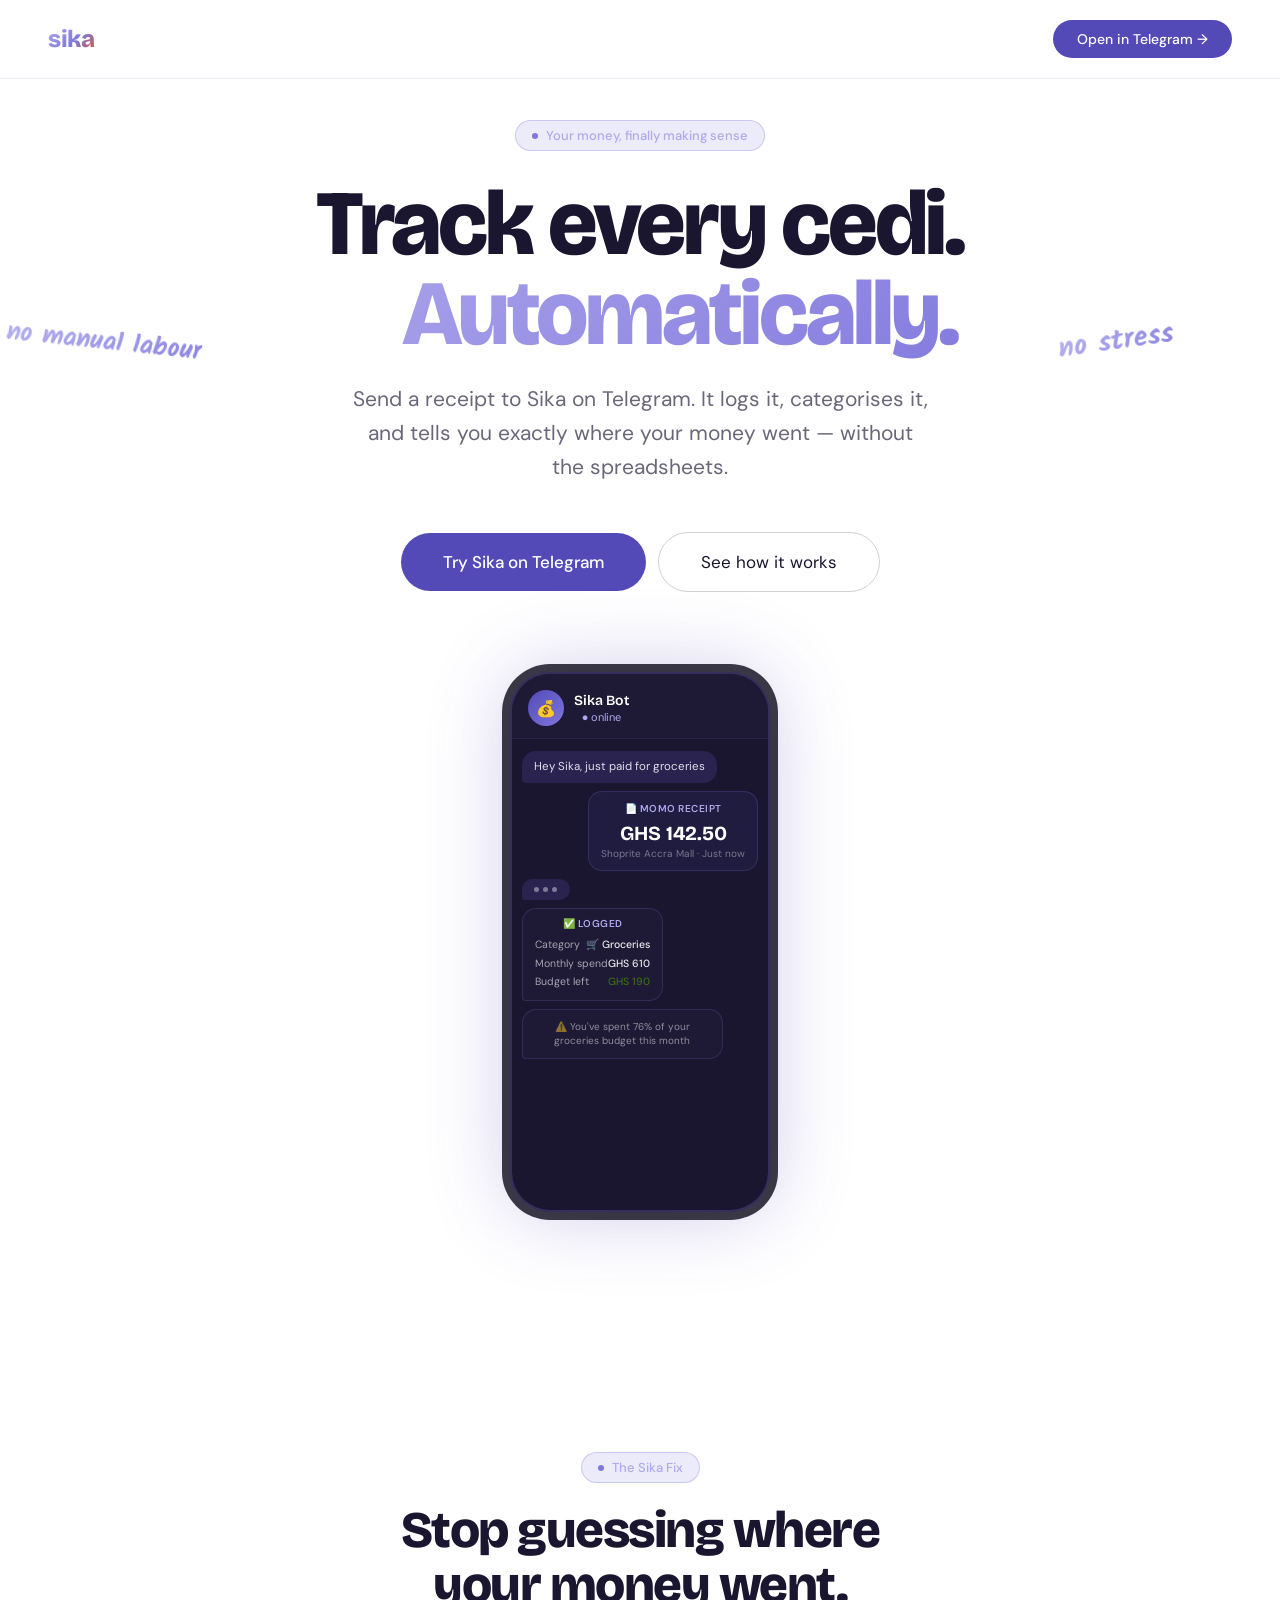
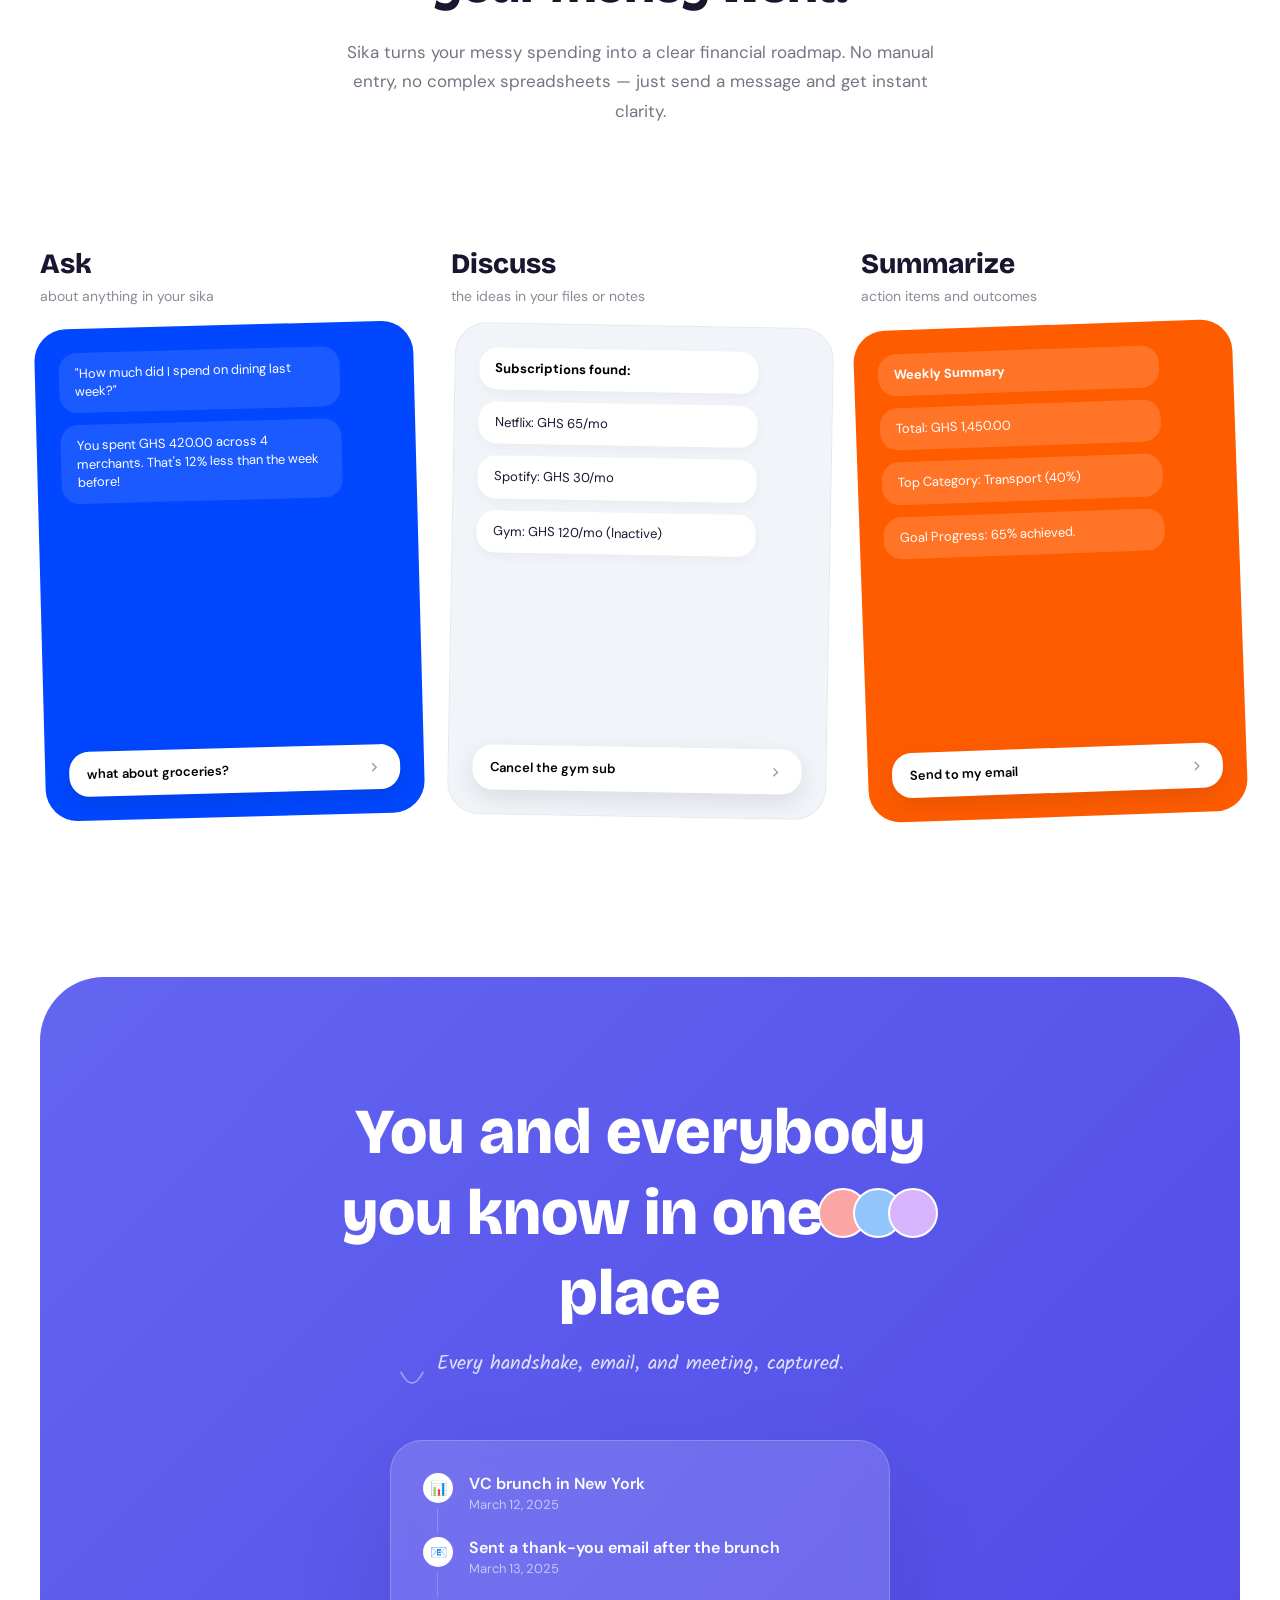
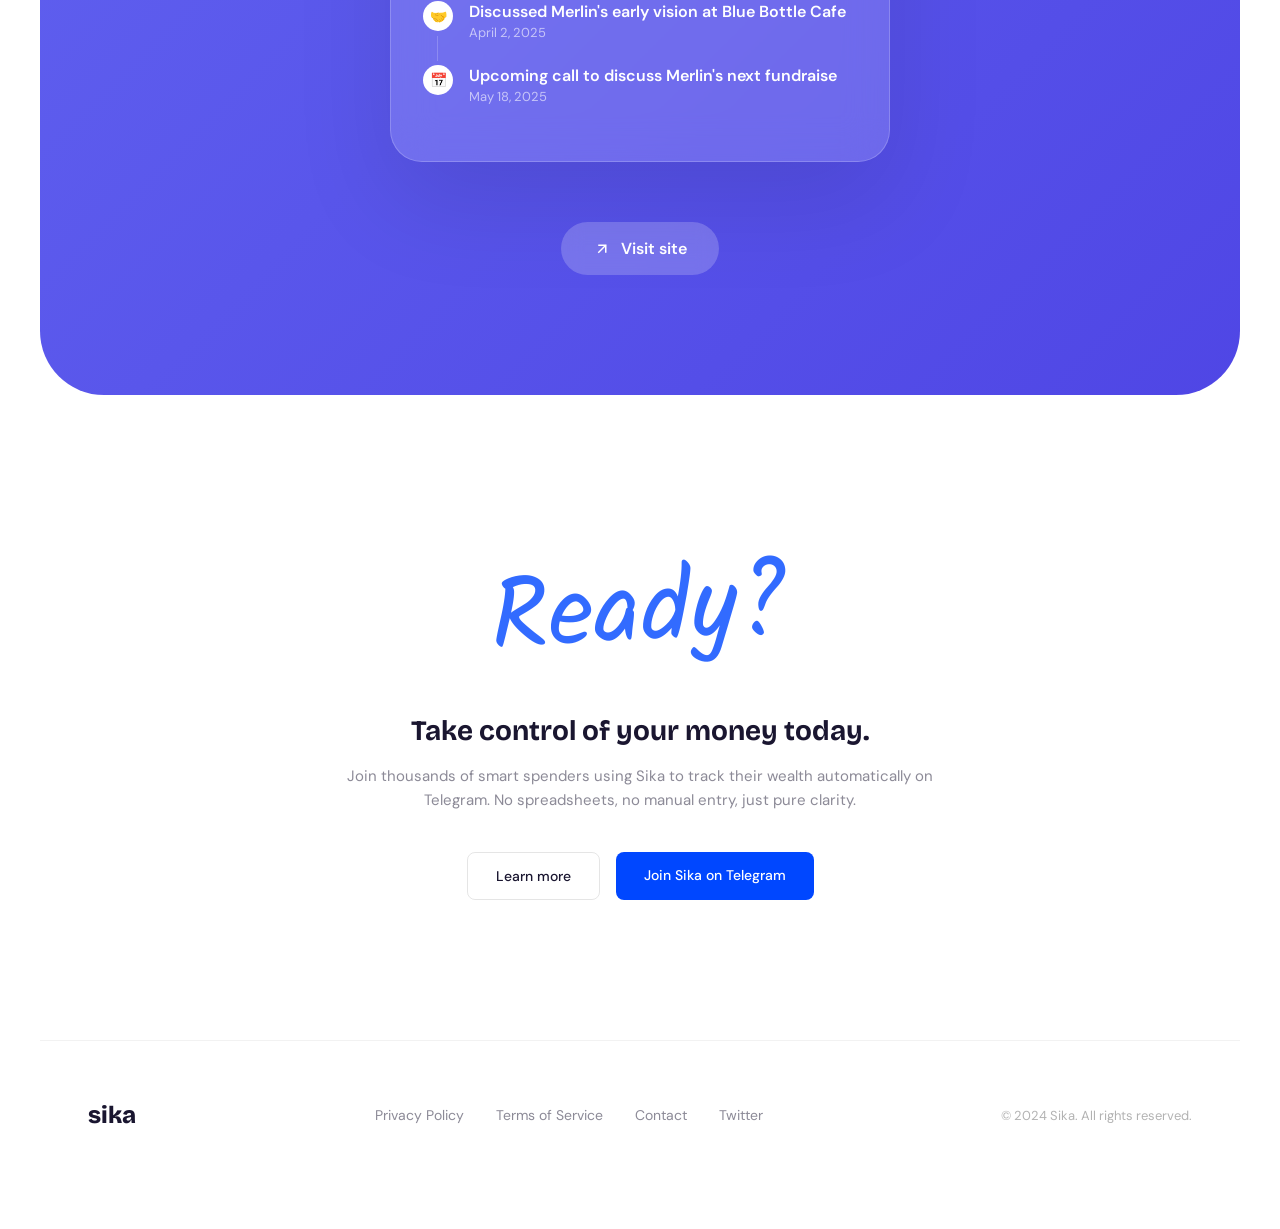
==== sika.html @ b685dab6 "Sika landing page" ====
<!DOCTYPE html>
<html lang="en">

<head>
    <meta charset="UTF-8" />
    <meta name="viewport" content="width=device-width, initial-scale=1.0" />
    <title>Sika — Your Financial Brain in Telegram</title>
    <link rel="preconnect" href="https://fonts.googleapis.com" />
    <link rel="preconnect" href="https://fonts.gstatic.com" crossorigin />
    <link
        href="https://fonts.googleapis.com/css2?family=Bricolage+Grotesque:opsz,wght@12..96,300;12..96,400;12..96,500;12..96,600;12..96,700;12..96,800&family=DM+Sans:ital,opsz,wght@0,9..40,300;0,9..40,400;0,9..40,500;1,9..40,300&family=Kalam:wght@400;700&display=swap"
        rel="stylesheet" />
    <style>
        *,
        *::before,
        *::after {
            box-sizing: border-box;
            margin: 0;
            padding: 0;
        }

        :root {
            --purple-50: #EEEDFE;
            --purple-100: #CECBF6;
            --purple-200: #AFA9EC;
            --purple-400: #7F77DD;
            --purple-600: #534AB7;
            --purple-800: #3C3489;
            --purple-900: #26215C;
            --coral-50: #FAECE7;
            --coral-100: #F5C4B3;
            --coral-400: #D85A30;
            --amber-50: #FAEEDA;
            --amber-100: #FAC775;
            --amber-400: #BA7517;
            --green-50: #EAF3DE;
            --green-100: #C0DD97;
            --green-400: #3B6D11;
            --pink-50: #FBEAF0;
            --pink-100: #F4C0D1;
            --pink-400: #993556;
            --teal-50: #E1F5EE;
            --teal-100: #9FE1CB;
            --teal-400: #0F6E56;
        }

        html {
            scroll-behavior: smooth;
        }

        body {
            font-family: 'DM Sans', sans-serif;
            background: #FFFFFF;
            color: #1A1630;
            overflow-x: hidden;
        }

        /* NAV */
        nav {
            position: fixed;
            top: 0;
            left: 0;
            right: 0;
            z-index: 100;
            display: flex;
            align-items: center;
            justify-content: space-between;
            padding: 20px 48px;
            background: rgba(255, 255, 255, 0.75);
            backdrop-filter: blur(16px);
            border-bottom: 1px solid rgba(127, 119, 221, 0.1);
        }

        .logo {
            font-family: 'Bricolage Grotesque', sans-serif;
            font-weight: 800;
            font-size: 24px;
            letter-spacing: -0.5px;
            background: linear-gradient(135deg, #AFA9EC 0%, #7F77DD 60%, #D85A30 100%);
            -webkit-background-clip: text;
            -webkit-text-fill-color: transparent;
            background-clip: text;
        }

        .nav-cta {
            background: var(--purple-600);
            color: #fff;
            border: none;
            padding: 10px 24px;
            border-radius: 100px;
            font-family: 'DM Sans', sans-serif;
            font-size: 14px;
            font-weight: 500;
            cursor: pointer;
            transition: background 0.2s, transform 0.15s;
            text-decoration: none;
            display: inline-block;
        }

        .nav-cta:hover {
            background: var(--purple-400);
            transform: translateY(-1px);
        }

        /* HERO */
        .hero {
            min-height: 100vh;
            display: flex;
            align-items: center;
            justify-content: center;
            position: relative;
            padding: 120px 48px 80px;
            overflow: hidden;
        }

        .hero-bg {
            position: absolute;
            inset: 0;
            background: #FFFFFF;
            overflow: hidden;
            display: none;
        }

        .hero-bg::before,
        .hero-bg::after,
        .hero-bg .orb3 {
            position: absolute;
            border-radius: 50%;
            filter: blur(60px);
            opacity: 0.35;
            will-change: transform;
        }

        .hero-bg::before {
            content: '';
        }

        .hero-bg::before {
            width: 2100px;
            height: 2100px;
            background: radial-gradient(circle, rgba(83, 74, 183, 0.6) 0%, transparent 70%);
            top: -500px;
            left: 50%;
            transform: translateX(-50%);
            animation: orbDrift1 10s ease-in-out infinite;
        }

        .hero-bg::after {
            content: '';
            width: 1500px;
            height: 1500px;
            background: radial-gradient(circle, rgba(175, 169, 236, 0.3) 0%, transparent 70%);
            bottom: -200px;
            right: -300px;
            animation: orbDrift2 12s ease-in-out infinite;
        }

        .orb3 {
            width: 1200px;
            height: 1200px;
            background: radial-gradient(circle, rgba(216, 90, 48, 0.2) 0%, transparent 70%);
            bottom: 0;
            left: -400px;
            animation: orbDrift3 14s ease-in-out infinite;
        }

        .hero-inner {
            position: relative;
            z-index: 2;
            display: flex;
            flex-direction: column;
            align-items: center;
            text-align: center;
            gap: 0;
        }

        .hero-eyebrow {
            display: inline-flex;
            align-items: center;
            gap: 8px;
            background: rgba(127, 119, 221, 0.15);
            border: 1px solid rgba(127, 119, 221, 0.3);
            border-radius: 100px;
            padding: 6px 16px;
            font-size: 13px;
            color: var(--purple-200);
            font-weight: 500;
            margin-bottom: 28px;
            animation: fadeUp 0.6s ease both;
        }

        .hero-eyebrow-dot {
            width: 6px;
            height: 6px;
            border-radius: 50%;
            background: var(--purple-400);
            animation: pulse 2s infinite;
        }

        .hero-title {
            font-family: 'Bricolage Grotesque', sans-serif;
            font-size: clamp(82px, 9vw, 92px);
            font-weight: 800;
            line-height: 0.98;
            letter-spacing: -3px;
            color: #1A1630;
            margin-bottom: 24px;
            animation: fadeUp 0.6s 0.1s ease both;
        }

        .hero-title span {
            position: relative;
            background: linear-gradient(135deg, var(--purple-200), var(--purple-400));
            -webkit-background-clip: text;
            -webkit-text-fill-color: transparent;
            background-clip: text;
            display: inline-block;
        }

        .no-stress,
        .no-manual {
            position: absolute;
            font-family: 'Kalam', cursive;
            text-decoration: line-through;
            text-decoration-thickness: 2px;
            opacity: 0.9;
            letter-spacing: 0;
            pointer-events: none;
            white-space: nowrap;
            -webkit-text-fill-color: currentColor;
        }

        .no-stress {
            bottom: -5px;
            right: -100px;
            font-size: 28px;
            color: var(--coral-400);
            transform: rotate(-8deg);
        }

        .no-manual {
            bottom: -5px;
            left: -200px;
            font-size: 26px;
            color: var(--teal-400);
            transform: rotate(6deg);
        }

        @media (max-width: 1100px) {
            .no-manual {
                left: -160px;
                font-size: 20px;
            }

            .no-stress {
                right: -80px;
                font-size: 20px;
            }
        }

        @media (max-width: 900px) {
            .no-stress {
                font-size: 16px;
                right: -40px;
                bottom: -2px;
            }

            .no-manual {
                font-size: 14px;
                left: -60px;
                bottom: -2px;
            }
        }

        .hero-sub {
            font-size: 21px;
            color: rgba(26, 22, 48, 0.65);
            max-width: 580px;
            line-height: 1.6;
            font-weight: 400;
            margin-bottom: 48px;
            animation: fadeUp 0.6s 0.2s ease both;
        }

        .hero-cta-row {
            display: flex;
            gap: 12px;
            align-items: center;
            margin-bottom: 80px;
            animation: fadeUp 0.6s 0.3s ease both;
        }

        .btn-primary {
            background: var(--purple-600);
            color: #fff;
            border: none;
            padding: 18px 42px;
            border-radius: 100px;
            font-family: 'DM Sans', sans-serif;
            font-size: 17px;
            font-weight: 500;
            cursor: pointer;
            transition: background 0.2s, transform 0.15s, box-shadow 0.2s;
            text-decoration: none;
            display: inline-block;
            box-shadow: 0 0 0 0 rgba(83, 74, 183, 0);
        }

        .btn-primary:hover {
            background: var(--purple-400);
            transform: translateY(-2px);
            box-shadow: 0 8px 32px rgba(83, 74, 183, 0.4);
        }

        .btn-ghost {
            color: #1A1630;
            background: none;
            border: 1px solid rgba(26, 22, 48, 0.2);
            padding: 18px 42px;
            border-radius: 100px;
            font-family: 'DM Sans', sans-serif;
            font-size: 17px;
            cursor: pointer;
            transition: border-color 0.2s, color 0.2s;
            text-decoration: none;
            display: inline-block;
        }

        .btn-ghost:hover {
            border-color: rgba(26, 22, 48, 0.4);
            color: #000;
        }

        /* PHONE + FLOATING CARDS STAGE */
        .phone-stage {
            position: relative;
            width: 320px;
            height: 580px;
            animation: fadeUp 0.8s 0.4s ease both;
        }

        .phone-shell {
            position: absolute;
            left: 50%;
            top: 0;
            transform: translateX(-50%);
            width: 260px;
            height: 540px;
            background: #1A1630;
            border-radius: 40px;
            border: 2px solid rgba(127, 119, 221, 0.25);
            box-shadow:
                0 0 0 8px rgba(13, 11, 26, 0.8),
                0 0 80px rgba(83, 74, 183, 0.3),
                inset 0 1px 0 rgba(255, 255, 255, 0.06);
            overflow: hidden;
            z-index: 2;
        }

        .phone-screen {
            width: 100%;
            height: 100%;
            display: flex;
            flex-direction: column;
            padding: 0;
        }

        .tg-header {
            background: #1E1A35;
            padding: 16px 16px 12px;
            display: flex;
            align-items: center;
            gap: 10px;
            border-bottom: 1px solid rgba(127, 119, 221, 0.1);
        }

        .tg-avatar {
            width: 36px;
            height: 36px;
            border-radius: 50%;
            background: linear-gradient(135deg, var(--purple-600), var(--purple-400));
            display: flex;
            align-items: center;
            justify-content: center;
            font-size: 16px;
            flex-shrink: 0;
        }

        .tg-name {
            font-family: 'Bricolage Grotesque', sans-serif;
            font-size: 14px;
            font-weight: 600;
            color: #fff;
        }

        .tg-status {
            font-size: 11px;
            color: var(--purple-200);
            margin-top: 1px;
        }

        .tg-messages {
            flex: 1;
            padding: 12px 10px;
            display: flex;
            flex-direction: column;
            gap: 8px;
            overflow: hidden;
        }

        .msg {
            max-width: 85%;
            padding: 8px 12px;
            border-radius: 14px;
            font-size: 11.5px;
            line-height: 1.4;
            animation: msgPop 0.3s ease both;
        }

        .msg-in {
            background: #2A2350;
            color: rgba(255, 255, 255, 0.85);
            align-self: flex-start;
            border-bottom-left-radius: 4px;
        }

        .msg-out {
            background: var(--purple-600);
            color: #fff;
            align-self: flex-end;
            border-bottom-right-radius: 4px;
        }

        .msg-bot {
            background: #1E1A35;
            border: 1px solid rgba(127, 119, 221, 0.2);
            color: rgba(255, 255, 255, 0.9);
            align-self: flex-start;
            border-bottom-left-radius: 4px;
            font-size: 11px;
        }

        .msg-receipt {
            background: rgba(83, 74, 183, 0.12);
            border: 1px solid rgba(127, 119, 221, 0.2);
            border-radius: 14px;
            padding: 10px 12px;
            align-self: flex-end;
            max-width: 90%;
        }

        .receipt-header {
            font-size: 10px;
            color: var(--purple-200);
            text-transform: uppercase;
            letter-spacing: 0.5px;
            margin-bottom: 6px;
            font-weight: 600;
        }

        .receipt-amount {
            font-family: 'Bricolage Grotesque', sans-serif;
            font-size: 20px;
            font-weight: 700;
            color: #fff;
        }

        .receipt-sub {
            font-size: 10px;
            color: rgba(255, 255, 255, 0.4);
            margin-top: 2px;
        }

        .bot-summary {
            font-family: 'DM Sans', sans-serif;
        }

        .bot-row {
            display: flex;
            justify-content: space-between;
            font-size: 10.5px;
            padding: 2px 0;
            color: rgba(255, 255, 255, 0.6);
        }

        .bot-row strong {
            color: rgba(255, 255, 255, 0.9);
            font-weight: 500;
        }

        .bot-label {
            font-size: 10px;
            color: var(--purple-200);
            font-weight: 600;
            text-transform: uppercase;
            letter-spacing: 0.5px;
            margin-bottom: 5px;
        }

        .typing-indicator {
            display: flex;
            gap: 4px;
            align-items: center;
            padding: 8px 12px;
            background: #2A2350;
            border-radius: 14px;
            border-bottom-left-radius: 4px;
            align-self: flex-start;
            width: 48px;
        }

        .typing-dot {
            width: 5px;
            height: 5px;
            border-radius: 50%;
            background: rgba(255, 255, 255, 0.4);
        }

        .typing-dot:nth-child(1) {
            animation: typingBounce 1.2s 0s infinite;
        }

        .typing-dot:nth-child(2) {
            animation: typingBounce 1.2s 0.2s infinite;
        }

        .typing-dot:nth-child(3) {
            animation: typingBounce 1.2s 0.4s infinite;
        }

        /* FLOATING FEATURE CARDS — exact inspo style */
        .feature-card {
            position: absolute;
            background: rgba(255, 255, 255, 0.75);
            backdrop-filter: blur(20px);
            -webkit-backdrop-filter: blur(20px);
            border: 1px solid rgba(255, 255, 255, 0.6);
            border-radius: 32px;
            padding: 24px;
            box-shadow: 0 20px 40px -10px rgba(0, 0, 0, 0.05);
            width: 280px;
            z-index: 10;
            will-change: transform, opacity;
            display: flex;
            flex-direction: column;
            gap: 12px;
            opacity: 0;
            left: 50% !important;
            top: 50% !important;
            transform: translate(-50%, -50%) scale(0.6);
            transition: all 0.9s cubic-bezier(0.34, 1.56, 0.64, 1);
        }

        .phone-stage.active #card-expenses {
            opacity: 1;
            left: -550px !important;
            top: -120px !important;
            transform: scale(1) rotate(-8deg);
        }

        .phone-stage.active #card-categories {
            opacity: 1;
            left: auto !important;
            right: -550px !important;
            top: -40px !important;
            transform: scale(1) rotate(6deg);
        }

        .phone-stage.active #card-weekly {
            opacity: 1;
            left: -580px !important;
            top: 280px !important;
            transform: scale(1) rotate(-4deg);
        }

        .phone-stage.active #card-budget {
            opacity: 1;
            left: auto !important;
            right: -580px !important;
            top: 400px !important;
            transform: scale(1) rotate(7deg);
        }

        .phone-stage.active #card-danger {
            opacity: 1;
            left: 50% !important;
            top: auto !important;
            bottom: -240px !important;
            transform: translate(-50%, 0) scale(1) rotate(-2deg);
        }

        /* DOODLES */
        .doodle {
            position: absolute;
            z-index: 0;
            opacity: 0;
            pointer-events: none;
            transition: all 0.8s 0.5s ease;
            transform: scale(0.5);
        }

        .phone-stage.active .doodle {
            opacity: 0.6;
            transform: scale(1);
        }

        .doodle-star-1 {
            top: -10%;
            left: -300px;
            font-size: 32px;
        }

        .doodle-star-2 {
            bottom: 0%;
            right: -350px;
            font-size: 24px;
        }

        .doodle-star-3 {
            top: 20%;
            right: -300px;
            font-size: 20px;
        }

        .doodle-line-1 {
            top: -80px;
            left: -400px;
            width: 150px;
            height: 150px;
            color: var(--purple-200);
        }

        .doodle-line-2 {
            bottom: -50px;
            right: -420px;
            width: 120px;
            height: 120px;
            color: var(--teal-100);
            transform: rotate(45deg);
        }

        /* Remove old entrance animations since we use transition now */
        #card-expenses,
        #card-categories,
        #card-weekly,
        #card-budget,
        #card-danger {
            animation: none !important;
        }

        /* The square illustrated thumbnail */
        .fc-thumb {
            width: 54px;
            height: 54px;
            border-radius: 18px;
            flex-shrink: 0;
            display: flex;
            align-items: center;
            justify-content: center;
            font-size: 26px;
            margin-bottom: 4px;
        }

        #card-expenses .fc-thumb {
            background: linear-gradient(135deg, #E0F2FE 0%, #7DD3FC 100%);
        }

        #card-categories .fc-thumb {
            background: linear-gradient(135deg, #FEF9C3 0%, #FACC15 100%);
        }

        #card-weekly .fc-thumb {
            background: linear-gradient(135deg, #DCFCE7 0%, #4ADE80 100%);
        }

        #card-budget .fc-thumb {
            background: linear-gradient(135deg, #FFEDD5 0%, #FB923C 100%);
        }

        #card-danger .fc-thumb {
            background: linear-gradient(135deg, #FEE2E2 0%, #F87171 100%);
        }

        .fc-body {
            flex: 1;
            display: flex;
            flex-direction: column;
            gap: 4px;
        }

        .fc-title {
            font-family: 'Bricolage Grotesque', sans-serif;
            font-size: 18px;
            font-weight: 800;
            color: #1A1630;
            letter-spacing: -0.4px;
        }

        .fc-sub {
            font-size: 13px;
            color: rgba(26, 22, 48, 0.5);
            line-height: 1.4;
            margin-bottom: 8px;
        }

        .fc-tags {
            display: flex;
            align-items: center;
            gap: 12px;
            border-top: 1px solid rgba(0, 0, 0, 0.05);
            padding-top: 12px;
        }

        .fc-tag {
            display: inline-flex;
            align-items: center;
            gap: 5px;
            font-size: 11px;
            font-weight: 600;
            color: rgba(26, 22, 48, 0.4);
        }

        .fc-tag svg {
            width: 14px;
            height: 14px;
            opacity: 0.6;
        }

        /* Cluster cards — same style, slightly smaller */
        .cluster-card {
            position: absolute;
            background: linear-gradient(145deg, #ffffff 0%, #eef2ff 100%);
            border: 1px solid rgba(180, 190, 255, 0.45);
            border-radius: 20px;
            padding: 12px 14px 12px 12px;
            box-shadow: 0 16px 48px rgba(80, 80, 180, 0.15), 0 2px 8px rgba(80, 80, 180, 0.08);
            width: 210px;
            display: flex;
            align-items: flex-start;
            gap: 10px;
            opacity: 0;
            transform: translateY(20px);
            transition: opacity 0.5s ease, transform 0.5s ease;
        }

        .cluster-card.visible {
            opacity: 1;
            transform: translateY(0) rotate(var(--rot, 0deg));
        }

        .cluster-card .fc-thumb {
            width: 50px;
            height: 50px;
            border-radius: 12px;
            font-size: 24px;
        }

        .cluster-card .fc-title {
            font-size: 13px;
        }

        .cluster-card .fc-sub {
            font-size: 10.5px;
            margin-bottom: 4px;
        }

        .cluster-card .fc-tag {
            font-size: 9.5px;
        }

        #cc1 {
            top: 0;
            left: 40px;
            --rot: -3deg;
            transition-delay: 0.0s;
        }

        #cc1 .fc-thumb {
            background: linear-gradient(135deg, #a8d8ff 0%, #6ab0f5 50%, #c084fc 100%);
        }

        #cc2 {
            top: 60px;
            right: 10px;
            --rot: 2deg;
            transition-delay: 0.1s;
        }

        #cc2 .fc-thumb {
            background: linear-gradient(135deg, #fde68a 0%, #fb923c 60%, #f472b6 100%);
        }

        #cc3 {
            top: 200px;
            left: 20px;
            --rot: -2deg;
            transition-delay: 0.2s;
        }

        #cc3 .fc-thumb {
            background: linear-gradient(135deg, #6ee7b7 0%, #3b82f6 80%);
        }

        #cc4 {
            top: 260px;
            right: 20px;
            --rot: 3deg;
            transition-delay: 0.3s;
        }

        #cc4 .fc-thumb {
            background: linear-gradient(135deg, #ddd6fe 0%, #a78bfa 60%, #7c3aed 100%);
        }

        #cc5 {
            bottom: 40px;
            left: 80px;
            --rot: -1deg;
            transition-delay: 0.4s;
        }

        #cc5 .fc-thumb {
            background: linear-gradient(135deg, #fca5a5 0%, #f87171 50%, #ef4444 100%);
        }

        /* Card positions + entrance animations — REMOVED old logic */

        /* SECTION 2 — SOLUTION */
        .solution-section {
            min-height: 100vh;
            display: flex;
            flex-direction: column;
            align-items: center;
            padding: 120px 24px;
            position: relative;
            overflow: hidden;
            background: #fff;
        }

        .solution-left {
            position: relative;
            z-index: 2;
            max-width: 800px;
            text-align: center;
            margin-bottom: 80px;
        }

        .solution-right {
            width: 100%;
            max-width: 1200px;
            margin: 0 auto;
        }

        .sol-grid {
            display: grid;
            grid-template-columns: repeat(3, 1fr);
            gap: 32px;
        }

        @media (max-width: 1000px) {
            .sol-grid {
                grid-template-columns: 1fr;
                max-width: 450px;
                margin: 0 auto;
            }
        }

        .sol-card-wrap {
            display: flex;
            flex-direction: column;
            gap: 20px;
        }

        .sol-card-header h3 {
            font-family: 'Bricolage Grotesque', sans-serif;
            font-size: 28px;
            font-weight: 800;
            color: #1A1630;
            margin-bottom: 6px;
        }

        .sol-card-header p {
            font-size: 14px;
            color: rgba(26, 22, 48, 0.5);
        }

        .sol-card {
            background: #f8fafc;
            border-radius: 32px;
            padding: 24px;
            aspect-ratio: 4/5.2;
            display: flex;
            flex-direction: column;
            position: relative;
            transition: transform 0.3s cubic-bezier(0.34, 1.56, 0.64, 1);
            overflow: hidden;
        }

        .sol-card:hover {
            transform: translateY(-8px) scale(1.02);
        }

        .sol-card.blue {
            background: #0047FF;
            color: #fff;
            transform: rotate(-1.5deg);
        }

        .sol-card.gray {
            background: #F1F5F9;
            color: #1A1630;
            transform: rotate(1deg);
            border: 1px solid rgba(0, 0, 0, 0.05);
        }

        .sol-card.orange {
            background: #FF5C00;
            color: #fff;
            transform: rotate(-2deg);
        }

        .sol-card-content {
            flex: 1;
            display: flex;
            flex-direction: column;
            gap: 12px;
        }

        .sol-bubble {
            padding: 12px 16px;
            border-radius: 18px;
            font-size: 13px;
            line-height: 1.4;
            max-width: 85%;
        }

        .sol-card.blue .sol-bubble {
            background: rgba(255, 255, 255, 0.1);
        }

        .sol-card.gray .sol-bubble {
            background: #fff;
            box-shadow: 0 4px 12px rgba(0, 0, 0, 0.04);
        }

        .sol-card.orange .sol-bubble {
            background: rgba(255, 255, 255, 0.15);
        }

        .sol-input {
            margin-top: auto;
            background: #fff !important;
            color: #000 !important;
            padding: 14px 18px;
            border-radius: 20px;
            font-weight: 600;
            font-size: 13px;
            display: flex;
            align-items: center;
            justify-content: space-between;
            box-shadow: 0 8px 24px rgba(0, 0, 0, 0.1);
        }

        .sol-input svg {
            width: 16px;
            height: 16px;
            opacity: 0.4;
        }

        .solution-eyebrow {
            font-size: 12px;
            font-weight: 600;
            text-transform: uppercase;
            letter-spacing: 2px;
            color: var(--purple-400);
            margin-bottom: 20px;
        }

        .solution-title {
            font-family: 'Bricolage Grotesque', sans-serif;
            font-size: clamp(36px, 4vw, 56px);
            font-weight: 800;
            line-height: 1.08;
            letter-spacing: -1.5px;
            color: #1A1630;
            margin-bottom: 24px;
        }

        .solution-title span {
            background: linear-gradient(135deg, var(--purple-200), var(--purple-600));
            -webkit-background-clip: text;
            -webkit-text-fill-color: transparent;
            background-clip: text;
        }

        .solution-body {
            font-size: 17px;
            color: rgba(26, 22, 48, 0.6);
            line-height: 1.75;
            margin-bottom: 40px;
            font-weight: 400;
        }

        .solution-features {
            display: flex;
            flex-direction: column;
            gap: 16px;
        }

        .sol-feat {
            display: flex;
            align-items: flex-start;
            gap: 14px;
        }

        .sol-feat-icon {
            width: 36px;
            height: 36px;
            border-radius: 10px;
            background: rgba(127, 119, 221, 0.15);
            border: 1px solid rgba(127, 119, 221, 0.2);
            display: flex;
            align-items: center;
            justify-content: center;
            font-size: 17px;
            flex-shrink: 0;
        }

        .sol-feat-text h4 {
            font-family: 'Bricolage Grotesque', sans-serif;
            font-size: 15px;
            font-weight: 600;
            color: #1A1630;
            margin-bottom: 2px;
        }

        .sol-feat-text p {
            font-size: 13px;
            color: rgba(26, 22, 48, 0.5);
            line-height: 1.5;
        }

        .solution-right {
            position: relative;
            z-index: 2;
            flex: 1;
            display: flex;
            justify-content: center;
            align-items: center;
            min-height: 500px;
        }

        /* Scrolled cards cluster on the right */
        .cards-cluster {
            position: relative;
            width: 380px;
            height: 480px;
        }

        .cluster-card {
            position: absolute;
            background: rgba(255, 255, 255, 0.97);
            border-radius: 20px;
            padding: 14px 16px;
            box-shadow: 0 8px 32px rgba(0, 0, 0, 0.3);
            min-width: 180px;
            opacity: 0;
            transform: translateY(20px);
            transition: opacity 0.5s ease, transform 0.5s ease;
        }

        .cluster-card.visible {
            opacity: 1;
            transform: translateY(0) rotate(var(--rot, 0deg));
        }

        #cc1 {
            top: 0;
            left: 40px;
            --rot: -3deg;
            transition-delay: 0.0s;
        }

        #cc2 {
            top: 60px;
            right: 10px;
            --rot: 2deg;
            transition-delay: 0.1s;
        }

        #cc3 {
            top: 200px;
            left: 20px;
            --rot: -2deg;
            transition-delay: 0.2s;
        }

        #cc4 {
            top: 260px;
            right: 20px;
            --rot: 3deg;
            transition-delay: 0.3s;
        }

        #cc5 {
            bottom: 40px;
            left: 80px;
            --rot: -1deg;
            transition-delay: 0.4s;
        }

        /* ANIMATIONS */
        @keyframes fadeUp {
            from {
                opacity: 0;
                transform: translateY(24px);
            }

            to {
                opacity: 1;
                transform: translateY(0);
            }
        }

        @keyframes cardEnter1 {
            from {
                opacity: 0;
                transform: translateX(40px) scale(0.85);
            }

            to {
                opacity: 1;
                transform: translateX(0) scale(1);
            }
        }

        @keyframes cardEnter2 {
            from {
                opacity: 0;
                transform: translateX(-40px) scale(0.85);
            }

            to {
                opacity: 1;
                transform: translateX(0) scale(1);
            }
        }

        @keyframes cardEnter3 {
            from {
                opacity: 0;
                transform: translateX(40px) scale(0.85);
            }

            to {
                opacity: 1;
                transform: translateX(0) scale(1);
            }
        }

        @keyframes cardEnter4 {
            from {
                opacity: 0;
                transform: translateX(-40px) scale(0.85);
            }

            to {
                opacity: 1;
                transform: translateX(0) scale(1);
            }
        }

        @keyframes cardEnter5 {
            from {
                opacity: 0;
                transform: translateX(-50%) translateY(30px) scale(0.85);
            }

            to {
                opacity: 1;
                transform: translateX(-50%) translateY(0) scale(1);
            }
        }

        @keyframes pulse {

            0%,
            100% {
                opacity: 1;
                transform: scale(1);
            }

            50% {
                opacity: 0.6;
                transform: scale(1.3);
            }
        }

        @keyframes typingBounce {

            0%,
            60%,
            100% {
                transform: translateY(0);
                opacity: 0.4;
            }

            30% {
                transform: translateY(-4px);
                opacity: 1;
            }
        }

        @keyframes msgPop {
            from {
                opacity: 0;
                transform: scale(0.9) translateY(4px);
            }

            to {
                opacity: 1;
                transform: scale(1) translateY(0);
            }
        }

        /* float bob for cards */
        #card-expenses {
            animation: cardEnter1 0.7s 0.8s cubic-bezier(0.34, 1.56, 0.64, 1) both, bob1 4s 2s ease-in-out infinite;
        }

        #card-categories {
            animation: cardEnter2 0.7s 1.0s cubic-bezier(0.34, 1.56, 0.64, 1) both, bob2 4.5s 2.2s ease-in-out infinite;
        }

        #card-weekly {
            animation: cardEnter3 0.7s 1.2s cubic-bezier(0.34, 1.56, 0.64, 1) both, bob3 5s 2.4s ease-in-out infinite;
        }

        #card-budget {
            animation: cardEnter4 0.7s 1.4s cubic-bezier(0.34, 1.56, 0.64, 1) both, bob4 4.2s 2.6s ease-in-out infinite;
        }

        @keyframes bob1 {

            0%,
            100% {
                transform: translateY(0)
            }

            50% {
                transform: translateY(-6px)
            }
        }

        @keyframes bob2 {

            0%,
            100% {
                transform: translateY(0)
            }

            50% {
                transform: translateY(5px)
            }
        }

        @keyframes bob3 {

            0%,
            100% {
                transform: translateY(0)
            }

            50% {
                transform: translateY(-7px)
            }
        }

        @keyframes bob4 {

            0%,
            100% {
                transform: translateY(0)
            }

            50% {
                transform: translateY(6px)
            }
        }

        /* Telegram message animation sequence */
        .msg:nth-child(1) {
            animation-delay: 1.8s;
        }

        .msg:nth-child(2) {
            animation-delay: 2.2s;
        }

        .msg-receipt {
            animation-delay: 2.6s;
        }

        .typing-indicator {
            animation: msgPop 0.3s 3.0s ease both;
        }

        .msg-bot:nth-child(4) {
            animation-delay: 3.6s;
        }

        /* Scroll-triggered: hero cards slide right */
        .phone-stage.scrolled #card-expenses,
        .phone-stage.scrolled #card-categories,
        .phone-stage.scrolled #card-weekly,
        .phone-stage.scrolled #card-budget,
        .phone-stage.scrolled #card-danger {
            transition: all 0.6s cubic-bezier(0.4, 0, 0.2, 1);
            opacity: 0;
            transform: translateX(200px) scale(0.8);
        }

        @keyframes orbDrift1 {
            0% {
                transform: translateX(-50%) translateY(0px) rotate(0deg) scale(1);
            }

            33% {
                transform: translateX(-20%) translateY(-120px) rotate(120deg) scale(1.2);
            }

            66% {
                transform: translateX(-80%) translateY(100px) rotate(240deg) scale(0.8);
            }

            100% {
                transform: translateX(-50%) translateY(0px) rotate(360deg) scale(1);
            }
        }

        @keyframes orbDrift2 {
            0% {
                transform: translate(0, 0) rotate(0deg) scale(1);
            }

            40% {
                transform: translate(-150px, -100px) rotate(-90deg) scale(1.3);
            }

            70% {
                transform: translate(100px, 150px) rotate(90deg) scale(0.7);
            }

            100% {
                transform: translate(0, 0) rotate(0deg) scale(1);
            }
        }

        @keyframes orbDrift3 {
            0% {
                transform: translate(0, 0) rotate(0deg) scale(1);
            }

            35% {
                transform: translate(120px, -80px) rotate(45deg) scale(1.2);
            }

            70% {
                transform: translate(-100px, 120px) rotate(-45deg) scale(0.8);
            }

            100% {
                transform: translate(0, 0) rotate(0deg) scale(1);
            }
        }

        @media (max-width: 1200px) {
            .phone-stage.active #card-expenses { left: -300px !important; }
            .phone-stage.active #card-categories { right: -300px !important; }
            .phone-stage.active #card-weekly { left: -320px !important; }
            .phone-stage.active #card-budget { right: -320px !important; }
        }

        @media (max-width: 900px) {
            nav { padding: 16px 24px; }
            .hero { padding: 100px 24px 60px; }
            .hero-title { font-size: clamp(48px, 12vw, 72px); letter-spacing: -1.5px; }
            
            .phone-stage { transform: scale(0.7); height: 450px; }
            .phone-stage.active #card-expenses { left: -180px !important; top: -80px !important; }
            .phone-stage.active #card-categories { right: -180px !important; top: -20px !important; }
            .phone-stage.active #card-weekly { left: -200px !important; top: 180px !important; }
            .phone-stage.active #card-budget { right: -200px !important; top: 240px !important; }
            .phone-stage.active #card-danger { bottom: -120px !important; }

            .feature-card { width: 220px; padding: 16px; }
            .fc-title { font-size: 16px; }
            .fc-sub { font-size: 12px; }

            .solution-section { padding: 80px 24px; }
            .sol-grid { grid-template-columns: 1fr; gap: 40px; }
        }

        @media (max-width: 600px) {
            .phone-stage { transform: scale(0.6); margin-top: 40px; }
            .phone-stage.active .feature-card { 
                left: 50% !important; 
                right: auto !important;
                transform: translate(-50%, 0) scale(0.9) !important;
                opacity: 0; /* Hide cards on very small mobile to focus on phone, or stack them */
                pointer-events: none;
            }
            .phone-stage.active #card-danger { opacity: 1; bottom: -80px !important; width: 260px; }
            
            .comm-container { padding: 60px 24px; border-radius: 32px; }
            .comm-title { font-size: 32px; }
            .comm-card { padding: 20px; }
            
            .community-section { padding: 20px; }
            
            .footer { flex-direction: column; text-align: center; gap: 20px; }
            .footer-links { flex-wrap: wrap; justify-content: center; gap: 16px; }
        }

        /* SECTION 3 — COMMUNITY/EVERYBODY */
        .community-section {
            padding: 40px;
            /* Some padding from the edges so it feels like a card, or 0 for edge-to-edge */
            background: #fff;
        }

        .comm-container {
            width: 100%;
            background: #6366F1;
            background: linear-gradient(135deg, #6366F1 0%, #4F46E5 100%);
            border-radius: 64px;
            /* Keeping a large radius but spanning wide */
            padding: 120px 48px;
            display: flex;
            flex-direction: column;
            align-items: center;
            text-align: center;
            color: #fff;
            position: relative;
            overflow: hidden;
        }

        .comm-title {
            font-family: 'Bricolage Grotesque', sans-serif;
            font-size: clamp(32px, 5vw, 64px);
            font-weight: 800;
            line-height: 1.1;
            margin-bottom: 20px;
            display: flex;
            flex-direction: column;
            align-items: center;
            gap: 10px;
        }

        .comm-title .avatars {
            display: flex;
            align-items: center;
            margin-left: 10px;
        }

        .comm-title .avatar {
            width: 50px;
            height: 50px;
            border-radius: 50%;
            border: 2px solid #fff;
            margin-left: -15px;
            background: #eee;
            overflow: hidden;
        }

        .comm-sub {
            font-family: 'Kalam', cursive;
            font-size: 20px;
            color: rgba(255, 255, 255, 0.8);
            margin-bottom: 60px;
            position: relative;
        }

        .comm-sub svg {
            position: absolute;
            left: -40px;
            top: 20px;
            width: 30px;
            opacity: 0.6;
        }

        .comm-card {
            background: rgba(255, 255, 255, 0.15);
            backdrop-filter: blur(20px);
            -webkit-backdrop-filter: blur(20px);
            border: 1px solid rgba(255, 255, 255, 0.2);
            border-radius: 32px;
            padding: 32px;
            width: 100%;
            max-width: 500px;
            text-align: left;
            box-shadow: 0 40px 100px rgba(0, 0, 0, 0.1);
        }

        .comm-item {
            display: flex;
            gap: 16px;
            margin-bottom: 24px;
            position: relative;
        }

        .comm-item::before {
            content: '';
            position: absolute;
            left: 14px;
            top: 35px;
            bottom: -20px;
            width: 1px;
            background: rgba(255, 255, 255, 0.2);
        }

        .comm-item:last-child::before {
            display: none;
        }

        .comm-item-icon {
            width: 30px;
            height: 30px;
            border-radius: 50%;
            background: #fff;
            display: flex;
            align-items: center;
            justify-content: center;
            font-size: 14px;
            flex-shrink: 0;
            z-index: 1;
        }

        .comm-item-text h4 {
            font-size: 16px;
            font-weight: 600;
            margin-bottom: 2px;
        }

        .comm-item-text p {
            font-size: 13px;
            color: rgba(255, 255, 255, 0.6);
        }

        .comm-controls {
            margin-top: 60px;
            display: flex;
            gap: 20px;
            align-items: center;
        }

        .visit-btn {
            background: rgba(255, 255, 255, 0.2);
            backdrop-filter: blur(10px);
            padding: 16px 32px;
            border-radius: 100px;
            font-weight: 600;
            color: #fff;
            text-decoration: none;
            display: flex;
            align-items: center;
            gap: 10px;
            transition: background 0.3s;
        }

        .visit-btn:hover {
            background: rgba(255, 255, 255, 0.3);
        }

        /* SECTION 4 — FINAL CTA */
        .final-cta {
            padding: 140px 24px;
            text-align: center;
            background: #fff;
            position: relative;
            overflow: hidden;
        }

        .finished-text {
            font-family: 'Kalam', cursive;
            font-size: 100px;
            color: #0047FF;
            margin-bottom: 20px;
            opacity: 0.8;
            transform: rotate(-3deg);
        }

        .final-title {
            font-family: 'Bricolage Grotesque', sans-serif;
            font-size: 28px;
            font-weight: 700;
            color: #1A1630;
            margin-bottom: 16px;
        }

        .final-body {
            font-size: 15px;
            color: rgba(26, 22, 48, 0.5);
            max-width: 600px;
            margin: 0 auto 40px;
            line-height: 1.6;
        }

        .final-btns {
            display: flex;
            justify-content: center;
            gap: 16px;
        }

        .btn-outline {
            padding: 14px 28px;
            border: 1px solid rgba(0, 0, 0, 0.1);
            border-radius: 8px;
            color: #1A1630;
            text-decoration: none;
            font-weight: 500;
            font-size: 14px;
            transition: all 0.2s;
        }

        .btn-outline:hover {
            background: #f8fafc;
            border-color: rgba(0, 0, 0, 0.2);
        }

        .btn-blue {
            padding: 14px 28px;
            background: #0047FF;
            border-radius: 8px;
            color: #fff;
            text-decoration: none;
            font-weight: 500;
            font-size: 14px;
            transition: opacity 0.2s;
        }

        .btn-blue:hover {
            opacity: 0.9;
        }

        /* FOOTER */
        footer {
            padding: 60px 48px;
            border-top: 1px solid rgba(0, 0, 0, 0.05);
            background: #fff;
            display: flex;
            justify-content: space-between;
            align-items: center;
        }

        .footer-logo {
            font-family: 'Bricolage Grotesque', sans-serif;
            font-weight: 800;
            font-size: 24px;
            color: #1A1630;
        }

        .footer-links {
            display: flex;
            gap: 32px;
        }

        .footer-links a {
            font-size: 14px;
            color: rgba(26, 22, 48, 0.5);
            text-decoration: none;
            transition: color 0.2s;
        }

        .footer-links a:hover {
            color: #000;
        }

        @media (max-width: 600px) {
            footer {
                flex-direction: column;
                gap: 32px;
                text-align: center;
            }
        }
    </style>
</head>

<body>

    <!-- NAV -->
    <nav>
        <div class="logo">sika</div>
        <a href="#" class="nav-cta">Open in Telegram →</a>
    </nav>

    <!-- HERO -->
    <section class="hero" id="hero">
        <div class="hero-bg">
            <div class="orb3"></div>
        </div>
        <div class="hero-inner">
            <div class="hero-eyebrow">
                <div class="hero-eyebrow-dot"></div>
                Your money, finally making sense
            </div>

            <h1 class="hero-title">
                Track every cedi.<br /><span><span class="no-manual">no manual labour</span>Automatically.<span
                        class="no-stress">no stress</span></span>
            </h1>

            <p class="hero-sub">
                Send a receipt to Sika on Telegram. It logs it, categorises it, and tells you exactly where your money
                went — without the spreadsheets.
            </p>

            <div class="hero-cta-row">
                <a href="#" class="btn-primary">Try Sika on Telegram</a>
                <a href="#solution" class="btn-ghost">See how it works</a>
            </div>

            <!-- PHONE + FLOATING CARDS -->
            <div class="phone-stage" id="phoneStage">
                <!-- Doodles -->
                <div class="doodle doodle-star-1">✨</div>
                <div class="doodle doodle-star-2">⭐</div>
                <div class="doodle doodle-star-3">✨</div>
                <div class="doodle doodle-line-1">
                    <svg viewBox="0 0 100 100" fill="none" stroke="currentColor" stroke-width="2"
                        stroke-linecap="round">
                        <path d="M10,90 Q50,10 90,90" />
                    </svg>
                </div>
                <div class="doodle doodle-line-2">
                    <svg viewBox="0 0 100 100" fill="none" stroke="currentColor" stroke-width="2"
                        stroke-linecap="round">
                        <path d="M20,20 C40,80 60,0 80,80" />
                    </svg>
                </div>

                <!-- Phone -->
                <div class="phone-shell">
                    <div class="phone-screen">
                        <div class="tg-header">
                            <div class="tg-avatar">💰</div>
                            <div>
                                <div class="tg-name">Sika Bot</div>
                                <div class="tg-status">● online</div>
                            </div>
                        </div>
                        <div class="tg-messages">
                            <div class="msg msg-in" style="animation: msgPop 0.3s 1.8s ease both; opacity:0">
                                Hey Sika, just paid for groceries
                            </div>
                            <div class="msg-receipt" style="animation: msgPop 0.3s 2.3s ease both; opacity:0">
                                <div class="receipt-header">📄 MoMo Receipt</div>
                                <div class="receipt-amount">GHS 142.50</div>
                                <div class="receipt-sub">Shoprite Accra Mall · Just now</div>
                            </div>
                            <div class="typing-indicator" style="opacity:0">
                                <div class="typing-dot"></div>
                                <div class="typing-dot"></div>
                                <div class="typing-dot"></div>
                            </div>
                            <div class="msg msg-bot" style="animation: msgPop 0.3s 3.8s ease both; opacity:0">
                                <div class="bot-summary">
                                    <div class="bot-label">✅ Logged</div>
                                    <div class="bot-row"><span>Category</span><strong>🛒 Groceries</strong></div>
                                    <div class="bot-row"><span>Monthly spend</span><strong>GHS 610</strong></div>
                                    <div class="bot-row"><span>Budget left</span><strong style="color:#3B6D11">GHS
                                            190</strong></div>
                                </div>
                            </div>
                            <div class="msg msg-bot" style="animation: msgPop 0.3s 4.3s ease both; opacity:0">
                                <div class="bot-summary">
                                    <div class="bot-row" style="color: rgba(255,255,255,0.5); font-size:10px">⚠️ You've
                                        spent 76% of your groceries budget this month</div>
                                </div>
                            </div>
                        </div>
                    </div>
                </div>

                <!-- Feature cards -->
                <div class="feature-card" id="card-expenses">
                    <div class="fc-thumb">📈</div>
                    <div class="fc-body">
                        <div class="fc-title">Expense Tracking</div>
                        <div class="fc-sub">Every transaction, logged automatically</div>
                        <div class="fc-tags">
                            <span class="fc-tag"><svg viewBox="0 0 24 24" fill="none" stroke="currentColor"
                                    stroke-width="2">
                                    <polyline points="22 12 18 12 15 21 9 3 6 12 2 12" />
                                </svg>Auto-log</span>
                            <span class="fc-tag"><svg viewBox="0 0 24 24" fill="none" stroke="currentColor"
                                    stroke-width="2">
                                    <circle cx="12" cy="12" r="10" />
                                    <polyline points="12 6 12 12 16 14" />
                                </svg>Real-time</span>
                            <span class="fc-tag"><svg viewBox="0 0 24 24" fill="none" stroke="currentColor"
                                    stroke-width="2">
                                    <rect x="3" y="4" width="18" height="18" rx="2" />
                                    <line x1="3" y1="10" x2="21" y2="10" />
                                </svg>Daily</span>
                        </div>
                    </div>
                </div>

                <div class="feature-card" id="card-categories">
                    <div class="fc-thumb">🏷️</div>
                    <div class="fc-body">
                        <div class="fc-title">Smart Categories</div>
                        <div class="fc-sub">Food, bills, transport — sorted for you</div>
                        <div class="fc-tags">
                            <span class="fc-tag"><svg viewBox="0 0 24 24" fill="none" stroke="currentColor"
                                    stroke-width="2">
                                    <path
                                        d="M21 16V8a2 2 0 0 0-1-1.73l-7-4a2 2 0 0 0-2 0l-7 4A2 2 0 0 0 3 8v8a2 2 0 0 0 1 1.73l7 4a2 2 0 0 0 2 0l7-4A2 2 0 0 0 21 16z" />
                                </svg>AI-sorted</span>
                            <span class="fc-tag"><svg viewBox="0 0 24 24" fill="none" stroke="currentColor"
                                    stroke-width="2">
                                    <path
                                        d="M20.59 13.41l-7.17 7.17a2 2 0 0 1-2.83 0L2 12V2h10l8.59 8.59a2 2 0 0 1 0 2.82z" />
                                    <line x1="7" y1="7" x2="7.01" y2="7" />
                                </svg>Custom tags</span>
                        </div>
                    </div>
                </div>

                <div class="feature-card" id="card-weekly">
                    <div class="fc-thumb">📅</div>
                    <div class="fc-body">
                        <div class="fc-title">Weekly Summary</div>
                        <div class="fc-sub">Your digest, every Sunday morning</div>
                        <div class="fc-tags">
                            <span class="fc-tag"><svg viewBox="0 0 24 24" fill="none" stroke="currentColor"
                                    stroke-width="2">
                                    <rect x="3" y="4" width="18" height="18" rx="2" />
                                    <line x1="16" y1="2" x2="16" y2="6" />
                                    <line x1="8" y1="2" x2="8" y2="6" />
                                    <line x1="3" y1="10" x2="21" y2="10" />
                                </svg>Weekly</span>
                            <span class="fc-tag"><svg viewBox="0 0 24 24" fill="none" stroke="currentColor"
                                    stroke-width="2">
                                    <line x1="18" y1="20" x2="18" y2="10" />
                                    <line x1="12" y1="20" x2="12" y2="4" />
                                    <line x1="6" y1="20" x2="6" y2="14" />
                                </svg>Digest</span>
                        </div>
                    </div>
                </div>

                <div class="feature-card" id="card-budget">
                    <div class="fc-thumb">🔔</div>
                    <div class="fc-body">
                        <div class="fc-title">Budget Alerts</div>
                        <div class="fc-sub">Know before you blow your limit</div>
                        <div class="fc-tags">
                            <span class="fc-tag"><svg viewBox="0 0 24 24" fill="none" stroke="currentColor"
                                    stroke-width="2">
                                    <path d="M18 8A6 6 0 0 0 6 8c0 7-3 9-3 9h18s-3-2-3-9" />
                                    <path d="M13.73 21a2 2 0 0 1-3.46 0" />
                                </svg>Alerts</span>
                            <span class="fc-tag"><svg viewBox="0 0 24 24" fill="none" stroke="currentColor"
                                    stroke-width="2">
                                    <line x1="12" y1="1" x2="12" y2="23" />
                                    <path d="M17 5H9.5a3.5 3.5 0 0 0 0 7h5a3.5 3.5 0 0 1 0 7H6" />
                                </svg>Budget</span>
                        </div>
                    </div>
                </div>

                <div class="feature-card" id="card-danger">
                    <div class="fc-thumb">🚨</div>
                    <div class="fc-body">
                        <div class="fc-title">Danger Zone</div>
                        <div class="fc-sub">Flags suspicious or unusually high spend</div>
                        <div class="fc-tags">
                            <span class="fc-tag"><svg viewBox="0 0 24 24" fill="none" stroke="currentColor"
                                    stroke-width="2">
                                    <path
                                        d="M10.29 3.86 1.82 18a2 2 0 0 0 1.71 3h16.94a2 2 0 0 0 1.71-3L13.71 3.86a2 2 0 0 0-3.42 0z" />
                                    <line x1="12" y1="9" x2="12" y2="13" />
                                </svg>High spend</span>
                            <span class="fc-tag"><svg viewBox="0 0 24 24" fill="none" stroke="currentColor"
                                    stroke-width="2">
                                    <circle cx="11" cy="11" r="8" />
                                    <line x1="21" y1="21" x2="16.65" y2="16.65" />
                                </svg>Anomaly</span>
                        </div>
                    </div>
                </div>

            </div>
            <!-- /phone-stage -->

        </div>
    </section>

    <!-- SOLUTION SECTION -->
    <section class="solution-section" id="solution">
        <div class="solution-left" data-aos="fade-up">
            <div class="hero-eyebrow" style="margin: 0 auto 20px;">
                <div class="hero-eyebrow-dot"></div>
                The Sika Fix
            </div>
            <h2 class="solution-title">Stop guessing where<br />your money went.</h2>
            <p class="solution-body" style="margin: 0 auto 40px; max-width: 600px;">
                Sika turns your messy spending into a clear financial roadmap. No manual entry, no complex
                spreadsheets — just send a message and get instant clarity.
            </p>
        </div>

        <div class="solution-right">
            <div class="sol-grid">
                <!-- Card 1: Ask -->
                <div class="sol-card-wrap" data-aos="fade-up" data-aos-delay="100">
                    <div class="sol-card-header">
                        <h3>Ask</h3>
                        <p>about anything in your sika</p>
                    </div>
                    <div class="sol-card blue">
                        <div class="sol-card-content">
                            <div class="sol-bubble">"How much did I spend on dining last week?"</div>
                            <div class="sol-bubble">You spent GHS 420.00 across 4 merchants. That's 12% less than the
                                week before!</div>
                            <div class="sol-input">
                                <span>what about groceries?</span>
                                <svg viewBox="0 0 24 24" fill="none" stroke="currentColor" stroke-width="2">
                                    <polyline points="9 18 15 12 9 6" />
                                </svg>
                            </div>
                        </div>
                    </div>
                </div>

                <!-- Card 2: Discuss -->
                <div class="sol-card-wrap" data-aos="fade-up" data-aos-delay="200">
                    <div class="sol-card-header">
                        <h3>Discuss</h3>
                        <p>the ideas in your files or notes</p>
                    </div>
                    <div class="sol-card gray">
                        <div class="sol-card-content">
                            <div class="sol-bubble" style="font-weight: 700; color: #000;">Subscriptions found:</div>
                            <div class="sol-bubble">Netflix: GHS 65/mo</div>
                            <div class="sol-bubble">Spotify: GHS 30/mo</div>
                            <div class="sol-bubble">Gym: GHS 120/mo (Inactive)</div>
                            <div class="sol-input">
                                <span>Cancel the gym sub</span>
                                <svg viewBox="0 0 24 24" fill="none" stroke="currentColor" stroke-width="2">
                                    <polyline points="9 18 15 12 9 6" />
                                </svg>
                            </div>
                        </div>
                    </div>
                </div>

                <!-- Card 3: Summarize -->
                <div class="sol-card-wrap" data-aos="fade-up" data-aos-delay="300">
                    <div class="sol-card-header">
                        <h3>Summarize</h3>
                        <p>action items and outcomes</p>
                    </div>
                    <div class="sol-card orange">
                        <div class="sol-card-content">
                            <div class="sol-bubble"><strong>Weekly Summary</strong></div>
                            <div class="sol-bubble">Total: GHS 1,450.00</div>
                            <div class="sol-bubble">Top Category: Transport (40%)</div>
                            <div class="sol-bubble">Goal Progress: 65% achieved.</div>
                            <div class="sol-input">
                                <span>Send to my email</span>
                                <svg viewBox="0 0 24 24" fill="none" stroke="currentColor" stroke-width="2">
                                    <polyline points="9 18 15 12 9 6" />
                                </svg>
                            </div>
                        </div>
                    </div>
                </div>
            </div>
        </div>
    </section>
    </section>

    <script>
        const phoneStage = document.getElementById('phoneStage');
        const solutionSection = document.getElementById('solution');
        const clusterCards = document.querySelectorAll('.cluster-card');

        // Intersection observer for solution section cards
        const clusterObserver = new IntersectionObserver((entries) => {
            entries.forEach(entry => {
                if (entry.isIntersecting) {
                    clusterCards.forEach(card => card.classList.add('visible'));
                }
            });
        }, { threshold: 0.3 });

        clusterObserver.observe(solutionSection);

        // Scroll observer to trigger hero card exit
        const heroObserver = new IntersectionObserver((entries) => {
            entries.forEach(entry => {
                if (!entry.isIntersecting) {
                    phoneStage.classList.add('scrolled');
                } else {
                    phoneStage.classList.remove('scrolled');
                }
            });
        }, { threshold: 0.1 });

        heroObserver.observe(document.getElementById('hero'));

        // Intersection observer for phone stage cards pop-out
        const phoneObserver = new IntersectionObserver((entries) => {
            entries.forEach(entry => {
                if (entry.isIntersecting) {
                    phoneStage.classList.add('active');
                } else {
                    phoneStage.classList.remove('active');
                }
            });
        }, { threshold: 0.5 });

        phoneObserver.observe(phoneStage);

        // Re-trigger telegram messages on revisit — just let CSS handle it
        // Smooth scroll for anchor links
        document.querySelectorAll('a[href^="#"]').forEach(a => {
            a.addEventListener('click', e => {
                const target = document.querySelector(a.getAttribute('href'));
                if (target) { e.preventDefault(); target.scrollIntoView({ behavior: 'smooth' }); }
            });
        });
    </script>
    <!-- COMMUNITY SECTION -->
    <section class="community-section">
        <div class="comm-container" data-aos="zoom-in">
            <h2 class="comm-title">
                You and everybody
                <span style="display: flex; align-items: center;">
                    you know in one
                    <div class="avatars">
                        <div class="avatar" style="background: #fca5a5;"></div>
                        <div class="avatar" style="background: #93c5fd;"></div>
                        <div class="avatar" style="background: #d8b4fe;"></div>
                    </div>
                </span>
                place
            </h2>

            <div class="comm-sub">
                <svg viewBox="0 0 40 40" fill="none" stroke="currentColor" stroke-width="2">
                    <path d="M5,5 Q20,35 35,5" />
                </svg>
                Every handshake, email, and meeting, captured.
            </div>

            <div class="comm-card">
                <div class="comm-item">
                    <div class="comm-item-icon" style="color: #f59e0b;">📊</div>
                    <div class="comm-item-text">
                        <h4>VC brunch in New York</h4>
                        <p>March 12, 2025</p>
                    </div>
                </div>
                <div class="comm-item">
                    <div class="comm-item-icon" style="color: #ef4444;">📧</div>
                    <div class="comm-item-text">
                        <h4>Sent a thank-you email after the brunch</h4>
                        <p>March 13, 2025</p>
                    </div>
                </div>
                <div class="comm-item">
                    <div class="comm-item-icon" style="color: #3b82f6;">🤝</div>
                    <div class="comm-item-text">
                        <h4>Discussed Merlin's early vision at Blue Bottle Cafe</h4>
                        <p>April 2, 2025</p>
                    </div>
                </div>
                <div class="comm-item">
                    <div class="comm-item-icon" style="color: #10b981;">📅</div>
                    <div class="comm-item-text">
                        <h4>Upcoming call to discuss Merlin's next fundraise</h4>
                        <p>May 18, 2025</p>
                    </div>
                </div>
            </div>

            <div class="comm-controls">
                <a href="#" class="visit-btn">
                    <svg width="18" height="18" viewBox="0 0 24 24" fill="none" stroke="currentColor" stroke-width="2">
                        <line x1="7" y1="17" x2="17" y2="7" />
                        <polyline points="7 7 17 7 17 17" />
                    </svg>
                    Visit site
                </a>
            </div>
        </div>
        <!-- FINAL CTA SECTION -->
        <section class="final-cta">
            <div class="finished-text" data-aos="fade-up">Ready?</div>
            <h2 class="final-title" data-aos="fade-up" data-aos-delay="100">Take control of your money today.</h2>
            <p class="final-body" data-aos="fade-up" data-aos-delay="200">
                Join thousands of smart spenders using Sika to track their wealth automatically on Telegram.
                No spreadsheets, no manual entry, just pure clarity.
            </p>
            <div class="final-btns" data-aos="fade-up" data-aos-delay="300">
                <a href="#" class="btn-outline">Learn more</a>
                <a href="#" class="btn-blue">Join Sika on Telegram</a>
            </div>
        </section>

        <!-- FOOTER -->
        <footer>
            <div class="footer-logo">sika</div>
            <div class="footer-links">
                <a href="#">Privacy Policy</a>
                <a href="#">Terms of Service</a>
                <a href="#">Contact</a>
                <a href="https://twitter.com">Twitter</a>
            </div>
            <div style="font-size: 13px; color: rgba(0,0,0,0.3);">© 2024 Sika. All rights reserved.</div>
        </footer>

        <script src="https://unpkg.com/aos@2.3.1/dist/aos.js"></script>
        <script>
            // Initialize AOS
            AOS.init({
                duration: 800,
                once: true,
                offset: 100
            });

            const phoneStage = document.getElementById('phoneStage');

            // Scroll observer to trigger hero card exit
            const heroObserver = new IntersectionObserver((entries) => {
                entries.forEach(entry => {
                    if (!entry.isIntersecting) {
                        phoneStage.classList.add('scrolled');
                    } else {
                        phoneStage.classList.remove('scrolled');
                    }
                });
            }, { threshold: 0.1 });

            if (document.getElementById('hero')) {
                heroObserver.observe(document.getElementById('hero'));
            }

            // Intersection observer for phone stage cards pop-out
            const phoneObserver = new IntersectionObserver((entries) => {
                entries.forEach(entry => {
                    if (entry.isIntersecting) {
                        phoneStage.classList.add('active');
                    } else {
                        phoneStage.classList.remove('active');
                    }
                });
            }, { threshold: 0.5 });

            if (phoneStage) {
                phoneObserver.observe(phoneStage);
            }

            // Smooth scroll for anchor links
            document.querySelectorAll('a[href^="#"]').forEach(a => {
                a.addEventListener('click', e => {
                    const target = document.querySelector(a.getAttribute('href'));
                    if (target) {
                        e.preventDefault();
                        target.scrollIntoView({ behavior: 'smooth' });
                    }
                });
            });
        </script>
</body>

</html>
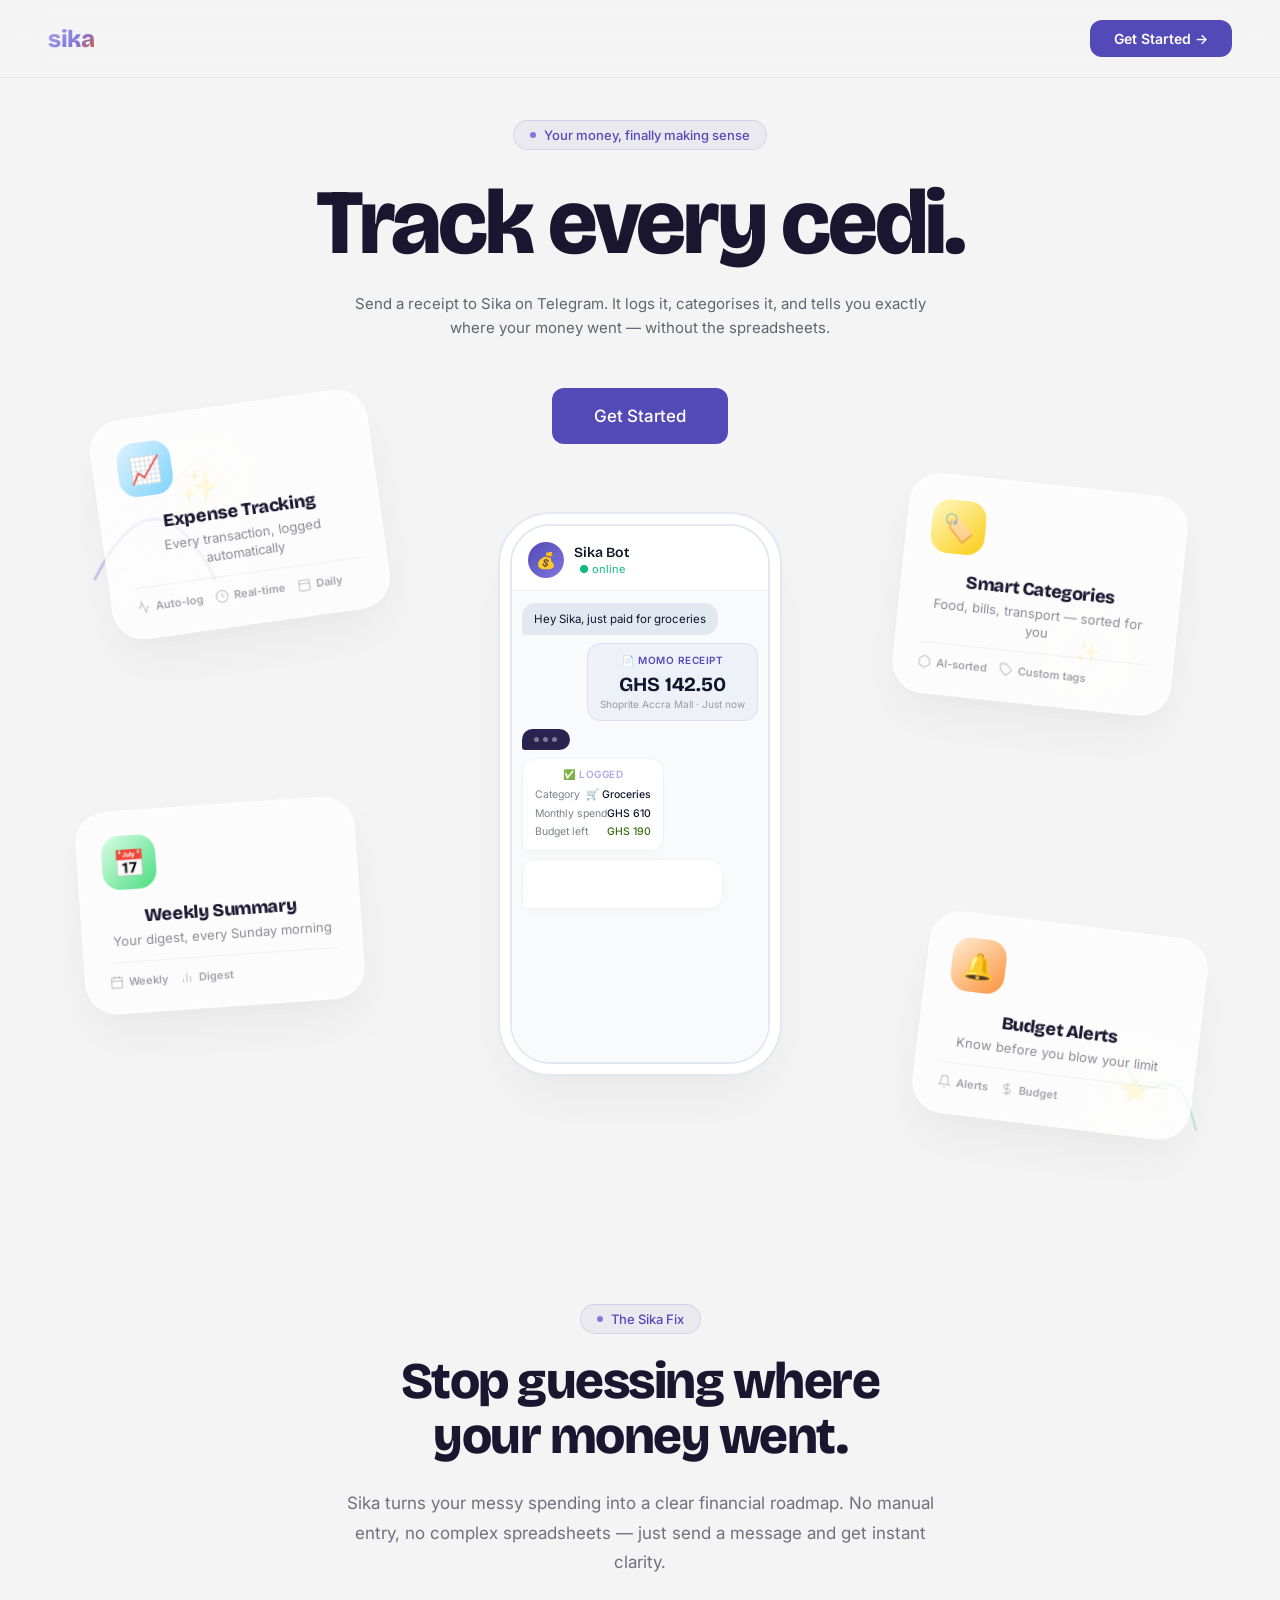
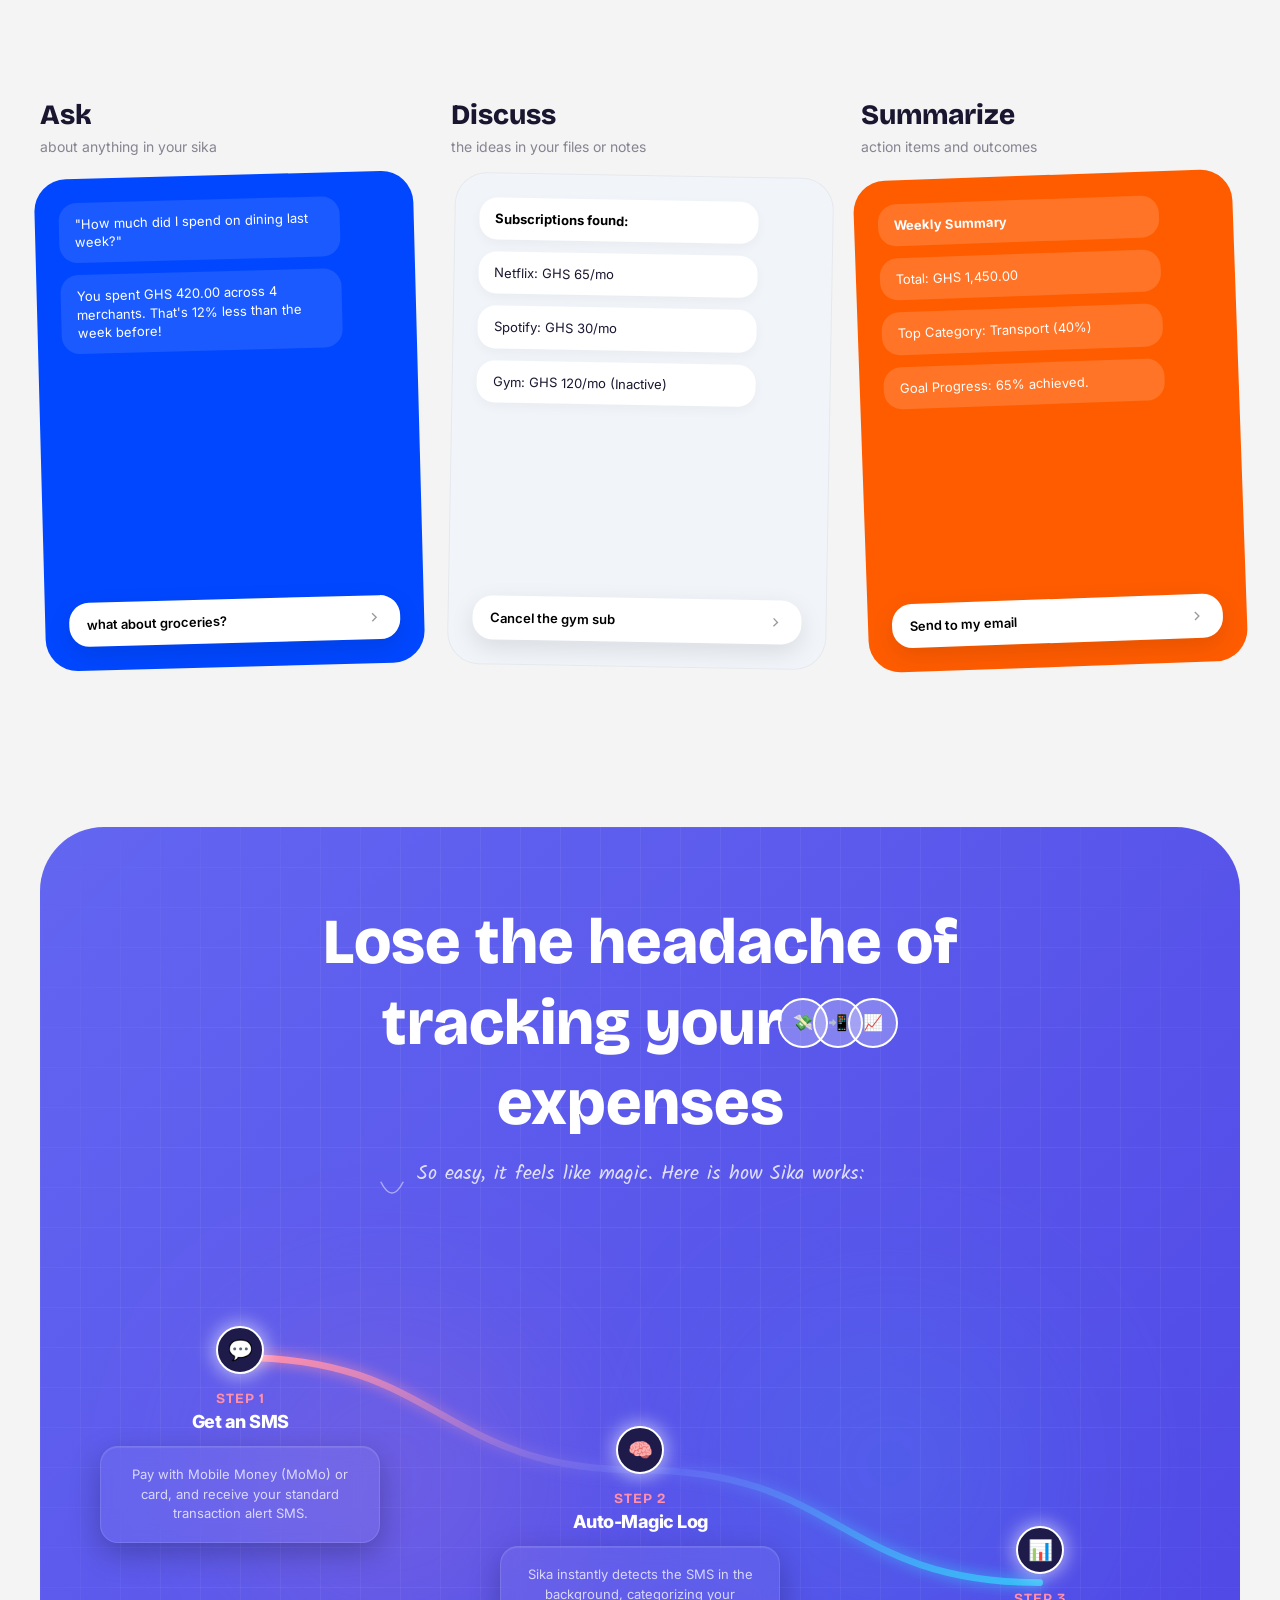
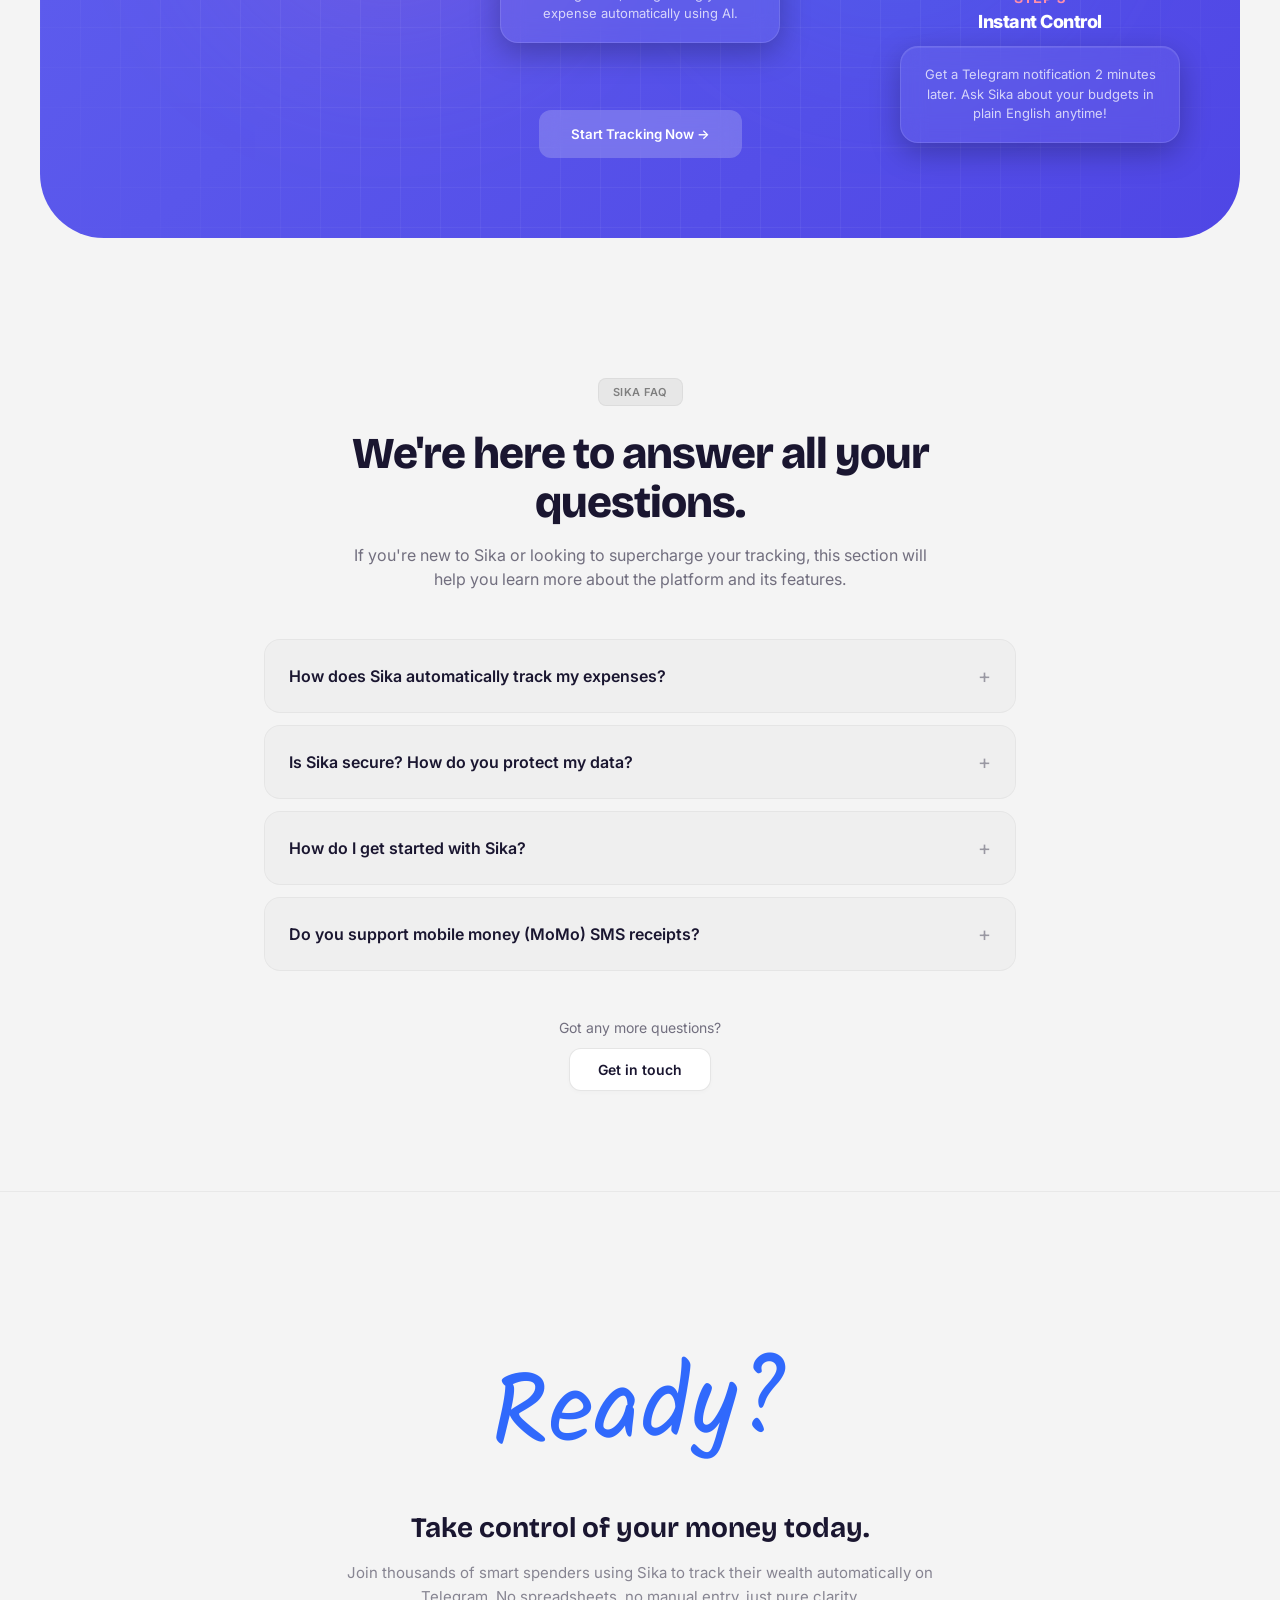
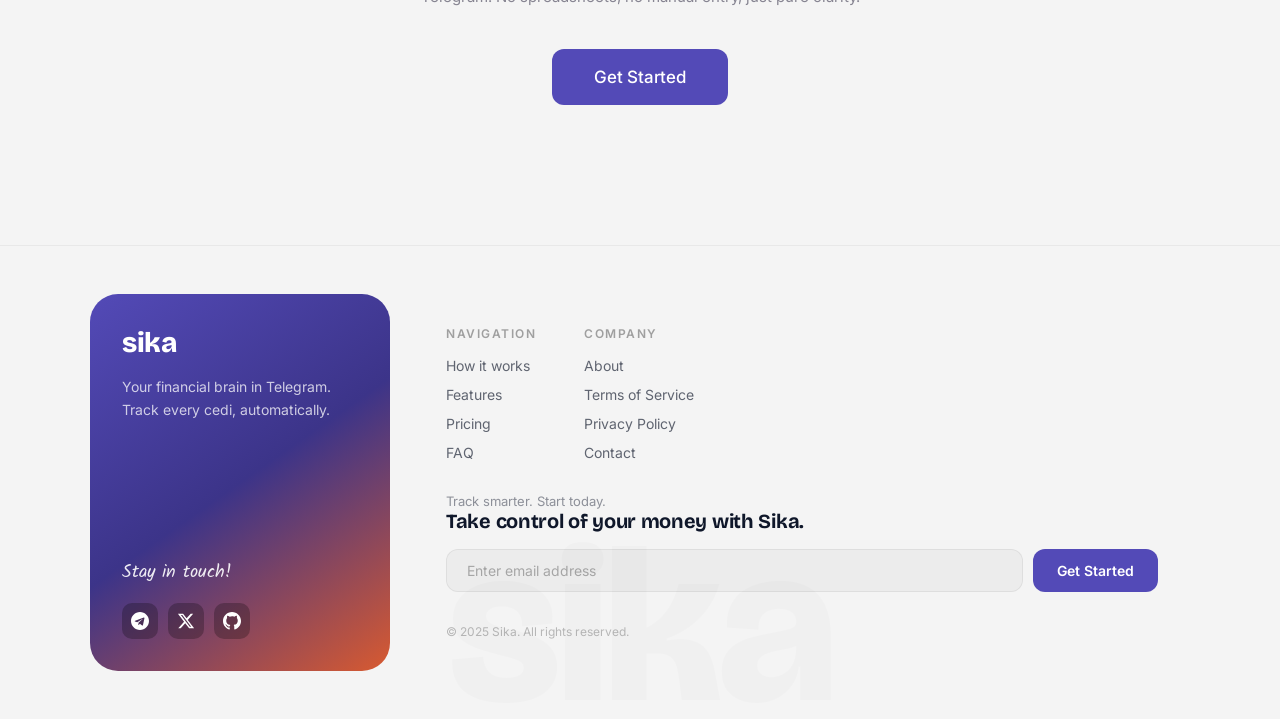
==== commit dfa655c9: "Changes to the file structure and assets added" ====
--- a/sika.html
+++ b/sika.html
@@ -8,1682 +8,9 @@
     <link rel="preconnect" href="https://fonts.googleapis.com" />
     <link rel="preconnect" href="https://fonts.gstatic.com" crossorigin />
     <link
-        href="https://fonts.googleapis.com/css2?family=Bricolage+Grotesque:opsz,wght@12..96,300;12..96,400;12..96,500;12..96,600;12..96,700;12..96,800&family=DM+Sans:ital,opsz,wght@0,9..40,300;0,9..40,400;0,9..40,500;1,9..40,300&family=Kalam:wght@400;700&display=swap"
+        href="https://fonts.googleapis.com/css2?family=Bricolage+Grotesque:opsz,wght@12..96,300;12..96,400;12..96,500;12..96,600;12..96,700;12..96,800&family=Inter:wght@300;400;500;600;700;800&family=Kalam:wght@400;700&display=swap"
         rel="stylesheet" />
-    <style>
-        *,
-        *::before,
-        *::after {
-            box-sizing: border-box;
-            margin: 0;
-            padding: 0;
-        }
-
-        :root {
-            --purple-50: #EEEDFE;
-            --purple-100: #CECBF6;
-            --purple-200: #AFA9EC;
-            --purple-400: #7F77DD;
-            --purple-600: #534AB7;
-            --purple-800: #3C3489;
-            --purple-900: #26215C;
-            --coral-50: #FAECE7;
-            --coral-100: #F5C4B3;
-            --coral-400: #D85A30;
-            --amber-50: #FAEEDA;
-            --amber-100: #FAC775;
-            --amber-400: #BA7517;
-            --green-50: #EAF3DE;
-            --green-100: #C0DD97;
-            --green-400: #3B6D11;
-            --pink-50: #FBEAF0;
-            --pink-100: #F4C0D1;
-            --pink-400: #993556;
-            --teal-50: #E1F5EE;
-            --teal-100: #9FE1CB;
-            --teal-400: #0F6E56;
-        }
-
-        html {
-            scroll-behavior: smooth;
-        }
-
-        body {
-            font-family: 'DM Sans', sans-serif;
-            background: #FFFFFF;
-            color: #1A1630;
-            overflow-x: hidden;
-        }
-
-        /* NAV */
-        nav {
-            position: fixed;
-            top: 0;
-            left: 0;
-            right: 0;
-            z-index: 100;
-            display: flex;
-            align-items: center;
-            justify-content: space-between;
-            padding: 20px 48px;
-            background: rgba(255, 255, 255, 0.75);
-            backdrop-filter: blur(16px);
-            border-bottom: 1px solid rgba(127, 119, 221, 0.1);
-        }
-
-        .logo {
-            font-family: 'Bricolage Grotesque', sans-serif;
-            font-weight: 800;
-            font-size: 24px;
-            letter-spacing: -0.5px;
-            background: linear-gradient(135deg, #AFA9EC 0%, #7F77DD 60%, #D85A30 100%);
-            -webkit-background-clip: text;
-            -webkit-text-fill-color: transparent;
-            background-clip: text;
-        }
-
-        .nav-cta {
-            background: var(--purple-600);
-            color: #fff;
-            border: none;
-            padding: 10px 24px;
-            border-radius: 100px;
-            font-family: 'DM Sans', sans-serif;
-            font-size: 14px;
-            font-weight: 500;
-            cursor: pointer;
-            transition: background 0.2s, transform 0.15s;
-            text-decoration: none;
-            display: inline-block;
-        }
-
-        .nav-cta:hover {
-            background: var(--purple-400);
-            transform: translateY(-1px);
-        }
-
-        /* HERO */
-        .hero {
-            min-height: 100vh;
-            display: flex;
-            align-items: center;
-            justify-content: center;
-            position: relative;
-            padding: 120px 48px 80px;
-            overflow: hidden;
-        }
-
-        .hero-bg {
-            position: absolute;
-            inset: 0;
-            background: #FFFFFF;
-            overflow: hidden;
-            display: none;
-        }
-
-        .hero-bg::before,
-        .hero-bg::after,
-        .hero-bg .orb3 {
-            position: absolute;
-            border-radius: 50%;
-            filter: blur(60px);
-            opacity: 0.35;
-            will-change: transform;
-        }
-
-        .hero-bg::before {
-            content: '';
-        }
-
-        .hero-bg::before {
-            width: 2100px;
-            height: 2100px;
-            background: radial-gradient(circle, rgba(83, 74, 183, 0.6) 0%, transparent 70%);
-            top: -500px;
-            left: 50%;
-            transform: translateX(-50%);
-            animation: orbDrift1 10s ease-in-out infinite;
-        }
-
-        .hero-bg::after {
-            content: '';
-            width: 1500px;
-            height: 1500px;
-            background: radial-gradient(circle, rgba(175, 169, 236, 0.3) 0%, transparent 70%);
-            bottom: -200px;
-            right: -300px;
-            animation: orbDrift2 12s ease-in-out infinite;
-        }
-
-        .orb3 {
-            width: 1200px;
-            height: 1200px;
-            background: radial-gradient(circle, rgba(216, 90, 48, 0.2) 0%, transparent 70%);
-            bottom: 0;
-            left: -400px;
-            animation: orbDrift3 14s ease-in-out infinite;
-        }
-
-        .hero-inner {
-            position: relative;
-            z-index: 2;
-            display: flex;
-            flex-direction: column;
-            align-items: center;
-            text-align: center;
-            gap: 0;
-        }
-
-        .hero-eyebrow {
-            display: inline-flex;
-            align-items: center;
-            gap: 8px;
-            background: rgba(127, 119, 221, 0.15);
-            border: 1px solid rgba(127, 119, 221, 0.3);
-            border-radius: 100px;
-            padding: 6px 16px;
-            font-size: 13px;
-            color: var(--purple-200);
-            font-weight: 500;
-            margin-bottom: 28px;
-            animation: fadeUp 0.6s ease both;
-        }
-
-        .hero-eyebrow-dot {
-            width: 6px;
-            height: 6px;
-            border-radius: 50%;
-            background: var(--purple-400);
-            animation: pulse 2s infinite;
-        }
-
-        .hero-title {
-            font-family: 'Bricolage Grotesque', sans-serif;
-            font-size: clamp(82px, 9vw, 92px);
-            font-weight: 800;
-            line-height: 0.98;
-            letter-spacing: -3px;
-            color: #1A1630;
-            margin-bottom: 24px;
-            animation: fadeUp 0.6s 0.1s ease both;
-        }
-
-        .hero-title span {
-            position: relative;
-            background: linear-gradient(135deg, var(--purple-200), var(--purple-400));
-            -webkit-background-clip: text;
-            -webkit-text-fill-color: transparent;
-            background-clip: text;
-            display: inline-block;
-        }
-
-        .no-stress,
-        .no-manual {
-            position: absolute;
-            font-family: 'Kalam', cursive;
-            text-decoration: line-through;
-            text-decoration-thickness: 2px;
-            opacity: 0.9;
-            letter-spacing: 0;
-            pointer-events: none;
-            white-space: nowrap;
-            -webkit-text-fill-color: currentColor;
-        }
-
-        .no-stress {
-            bottom: -5px;
-            right: -100px;
-            font-size: 28px;
-            color: var(--coral-400);
-            transform: rotate(-8deg);
-        }
-
-        .no-manual {
-            bottom: -5px;
-            left: -200px;
-            font-size: 26px;
-            color: var(--teal-400);
-            transform: rotate(6deg);
-        }
-
-        @media (max-width: 1100px) {
-            .no-manual {
-                left: -160px;
-                font-size: 20px;
-            }
-
-            .no-stress {
-                right: -80px;
-                font-size: 20px;
-            }
-        }
-
-        @media (max-width: 900px) {
-            .no-stress {
-                font-size: 16px;
-                right: -40px;
-                bottom: -2px;
-            }
-
-            .no-manual {
-                font-size: 14px;
-                left: -60px;
-                bottom: -2px;
-            }
-        }
-
-        .hero-sub {
-            font-size: 21px;
-            color: rgba(26, 22, 48, 0.65);
-            max-width: 580px;
-            line-height: 1.6;
-            font-weight: 400;
-            margin-bottom: 48px;
-            animation: fadeUp 0.6s 0.2s ease both;
-        }
-
-        .hero-cta-row {
-            display: flex;
-            gap: 12px;
-            align-items: center;
-            margin-bottom: 80px;
-            animation: fadeUp 0.6s 0.3s ease both;
-        }
-
-        .btn-primary {
-            background: var(--purple-600);
-            color: #fff;
-            border: none;
-            padding: 18px 42px;
-            border-radius: 100px;
-            font-family: 'DM Sans', sans-serif;
-            font-size: 17px;
-            font-weight: 500;
-            cursor: pointer;
-            transition: background 0.2s, transform 0.15s, box-shadow 0.2s;
-            text-decoration: none;
-            display: inline-block;
-            box-shadow: 0 0 0 0 rgba(83, 74, 183, 0);
-        }
-
-        .btn-primary:hover {
-            background: var(--purple-400);
-            transform: translateY(-2px);
-            box-shadow: 0 8px 32px rgba(83, 74, 183, 0.4);
-        }
-
-        .btn-ghost {
-            color: #1A1630;
-            background: none;
-            border: 1px solid rgba(26, 22, 48, 0.2);
-            padding: 18px 42px;
-            border-radius: 100px;
-            font-family: 'DM Sans', sans-serif;
-            font-size: 17px;
-            cursor: pointer;
-            transition: border-color 0.2s, color 0.2s;
-            text-decoration: none;
-            display: inline-block;
-        }
-
-        .btn-ghost:hover {
-            border-color: rgba(26, 22, 48, 0.4);
-            color: #000;
-        }
-
-        /* PHONE + FLOATING CARDS STAGE */
-        .phone-stage {
-            position: relative;
-            width: 320px;
-            height: 580px;
-            animation: fadeUp 0.8s 0.4s ease both;
-        }
-
-        .phone-shell {
-            position: absolute;
-            left: 50%;
-            top: 0;
-            transform: translateX(-50%);
-            width: 260px;
-            height: 540px;
-            background: #1A1630;
-            border-radius: 40px;
-            border: 2px solid rgba(127, 119, 221, 0.25);
-            box-shadow:
-                0 0 0 8px rgba(13, 11, 26, 0.8),
-                0 0 80px rgba(83, 74, 183, 0.3),
-                inset 0 1px 0 rgba(255, 255, 255, 0.06);
-            overflow: hidden;
-            z-index: 2;
-        }
-
-        .phone-screen {
-            width: 100%;
-            height: 100%;
-            display: flex;
-            flex-direction: column;
-            padding: 0;
-        }
-
-        .tg-header {
-            background: #1E1A35;
-            padding: 16px 16px 12px;
-            display: flex;
-            align-items: center;
-            gap: 10px;
-            border-bottom: 1px solid rgba(127, 119, 221, 0.1);
-        }
-
-        .tg-avatar {
-            width: 36px;
-            height: 36px;
-            border-radius: 50%;
-            background: linear-gradient(135deg, var(--purple-600), var(--purple-400));
-            display: flex;
-            align-items: center;
-            justify-content: center;
-            font-size: 16px;
-            flex-shrink: 0;
-        }
-
-        .tg-name {
-            font-family: 'Bricolage Grotesque', sans-serif;
-            font-size: 14px;
-            font-weight: 600;
-            color: #fff;
-        }
-
-        .tg-status {
-            font-size: 11px;
-            color: var(--purple-200);
-            margin-top: 1px;
-        }
-
-        .tg-messages {
-            flex: 1;
-            padding: 12px 10px;
-            display: flex;
-            flex-direction: column;
-            gap: 8px;
-            overflow: hidden;
-        }
-
-        .msg {
-            max-width: 85%;
-            padding: 8px 12px;
-            border-radius: 14px;
-            font-size: 11.5px;
-            line-height: 1.4;
-            animation: msgPop 0.3s ease both;
-        }
-
-        .msg-in {
-            background: #2A2350;
-            color: rgba(255, 255, 255, 0.85);
-            align-self: flex-start;
-            border-bottom-left-radius: 4px;
-        }
-
-        .msg-out {
-            background: var(--purple-600);
-            color: #fff;
-            align-self: flex-end;
-            border-bottom-right-radius: 4px;
-        }
-
-        .msg-bot {
-            background: #1E1A35;
-            border: 1px solid rgba(127, 119, 221, 0.2);
-            color: rgba(255, 255, 255, 0.9);
-            align-self: flex-start;
-            border-bottom-left-radius: 4px;
-            font-size: 11px;
-        }
-
-        .msg-receipt {
-            background: rgba(83, 74, 183, 0.12);
-            border: 1px solid rgba(127, 119, 221, 0.2);
-            border-radius: 14px;
-            padding: 10px 12px;
-            align-self: flex-end;
-            max-width: 90%;
-        }
-
-        .receipt-header {
-            font-size: 10px;
-            color: var(--purple-200);
-            text-transform: uppercase;
-            letter-spacing: 0.5px;
-            margin-bottom: 6px;
-            font-weight: 600;
-        }
-
-        .receipt-amount {
-            font-family: 'Bricolage Grotesque', sans-serif;
-            font-size: 20px;
-            font-weight: 700;
-            color: #fff;
-        }
-
-        .receipt-sub {
-            font-size: 10px;
-            color: rgba(255, 255, 255, 0.4);
-            margin-top: 2px;
-        }
-
-        .bot-summary {
-            font-family: 'DM Sans', sans-serif;
-        }
-
-        .bot-row {
-            display: flex;
-            justify-content: space-between;
-            font-size: 10.5px;
-            padding: 2px 0;
-            color: rgba(255, 255, 255, 0.6);
-        }
-
-        .bot-row strong {
-            color: rgba(255, 255, 255, 0.9);
-            font-weight: 500;
-        }
-
-        .bot-label {
-            font-size: 10px;
-            color: var(--purple-200);
-            font-weight: 600;
-            text-transform: uppercase;
-            letter-spacing: 0.5px;
-            margin-bottom: 5px;
-        }
-
-        .typing-indicator {
-            display: flex;
-            gap: 4px;
-            align-items: center;
-            padding: 8px 12px;
-            background: #2A2350;
-            border-radius: 14px;
-            border-bottom-left-radius: 4px;
-            align-self: flex-start;
-            width: 48px;
-        }
-
-        .typing-dot {
-            width: 5px;
-            height: 5px;
-            border-radius: 50%;
-            background: rgba(255, 255, 255, 0.4);
-        }
-
-        .typing-dot:nth-child(1) {
-            animation: typingBounce 1.2s 0s infinite;
-        }
-
-        .typing-dot:nth-child(2) {
-            animation: typingBounce 1.2s 0.2s infinite;
-        }
-
-        .typing-dot:nth-child(3) {
-            animation: typingBounce 1.2s 0.4s infinite;
-        }
-
-        /* FLOATING FEATURE CARDS — exact inspo style */
-        .feature-card {
-            position: absolute;
-            background: rgba(255, 255, 255, 0.75);
-            backdrop-filter: blur(20px);
-            -webkit-backdrop-filter: blur(20px);
-            border: 1px solid rgba(255, 255, 255, 0.6);
-            border-radius: 32px;
-            padding: 24px;
-            box-shadow: 0 20px 40px -10px rgba(0, 0, 0, 0.05);
-            width: 280px;
-            z-index: 10;
-            will-change: transform, opacity;
-            display: flex;
-            flex-direction: column;
-            gap: 12px;
-            opacity: 0;
-            left: 50% !important;
-            top: 50% !important;
-            transform: translate(-50%, -50%) scale(0.6);
-            transition: all 0.9s cubic-bezier(0.34, 1.56, 0.64, 1);
-        }
-
-        .phone-stage.active #card-expenses {
-            opacity: 1;
-            left: -550px !important;
-            top: -120px !important;
-            transform: scale(1) rotate(-8deg);
-        }
-
-        .phone-stage.active #card-categories {
-            opacity: 1;
-            left: auto !important;
-            right: -550px !important;
-            top: -40px !important;
-            transform: scale(1) rotate(6deg);
-        }
-
-        .phone-stage.active #card-weekly {
-            opacity: 1;
-            left: -580px !important;
-            top: 280px !important;
-            transform: scale(1) rotate(-4deg);
-        }
-
-        .phone-stage.active #card-budget {
-            opacity: 1;
-            left: auto !important;
-            right: -580px !important;
-            top: 400px !important;
-            transform: scale(1) rotate(7deg);
-        }
-
-        .phone-stage.active #card-danger {
-            opacity: 1;
-            left: 50% !important;
-            top: auto !important;
-            bottom: -240px !important;
-            transform: translate(-50%, 0) scale(1) rotate(-2deg);
-        }
-
-        /* DOODLES */
-        .doodle {
-            position: absolute;
-            z-index: 0;
-            opacity: 0;
-            pointer-events: none;
-            transition: all 0.8s 0.5s ease;
-            transform: scale(0.5);
-        }
-
-        .phone-stage.active .doodle {
-            opacity: 0.6;
-            transform: scale(1);
-        }
-
-        .doodle-star-1 {
-            top: -10%;
-            left: -300px;
-            font-size: 32px;
-        }
-
-        .doodle-star-2 {
-            bottom: 0%;
-            right: -350px;
-            font-size: 24px;
-        }
-
-        .doodle-star-3 {
-            top: 20%;
-            right: -300px;
-            font-size: 20px;
-        }
-
-        .doodle-line-1 {
-            top: -80px;
-            left: -400px;
-            width: 150px;
-            height: 150px;
-            color: var(--purple-200);
-        }
-
-        .doodle-line-2 {
-            bottom: -50px;
-            right: -420px;
-            width: 120px;
-            height: 120px;
-            color: var(--teal-100);
-            transform: rotate(45deg);
-        }
-
-        /* Remove old entrance animations since we use transition now */
-        #card-expenses,
-        #card-categories,
-        #card-weekly,
-        #card-budget,
-        #card-danger {
-            animation: none !important;
-        }
-
-        /* The square illustrated thumbnail */
-        .fc-thumb {
-            width: 54px;
-            height: 54px;
-            border-radius: 18px;
-            flex-shrink: 0;
-            display: flex;
-            align-items: center;
-            justify-content: center;
-            font-size: 26px;
-            margin-bottom: 4px;
-        }
-
-        #card-expenses .fc-thumb {
-            background: linear-gradient(135deg, #E0F2FE 0%, #7DD3FC 100%);
-        }
-
-        #card-categories .fc-thumb {
-            background: linear-gradient(135deg, #FEF9C3 0%, #FACC15 100%);
-        }
-
-        #card-weekly .fc-thumb {
-            background: linear-gradient(135deg, #DCFCE7 0%, #4ADE80 100%);
-        }
-
-        #card-budget .fc-thumb {
-            background: linear-gradient(135deg, #FFEDD5 0%, #FB923C 100%);
-        }
-
-        #card-danger .fc-thumb {
-            background: linear-gradient(135deg, #FEE2E2 0%, #F87171 100%);
-        }
-
-        .fc-body {
-            flex: 1;
-            display: flex;
-            flex-direction: column;
-            gap: 4px;
-        }
-
-        .fc-title {
-            font-family: 'Bricolage Grotesque', sans-serif;
-            font-size: 18px;
-            font-weight: 800;
-            color: #1A1630;
-            letter-spacing: -0.4px;
-        }
-
-        .fc-sub {
-            font-size: 13px;
-            color: rgba(26, 22, 48, 0.5);
-            line-height: 1.4;
-            margin-bottom: 8px;
-        }
-
-        .fc-tags {
-            display: flex;
-            align-items: center;
-            gap: 12px;
-            border-top: 1px solid rgba(0, 0, 0, 0.05);
-            padding-top: 12px;
-        }
-
-        .fc-tag {
-            display: inline-flex;
-            align-items: center;
-            gap: 5px;
-            font-size: 11px;
-            font-weight: 600;
-            color: rgba(26, 22, 48, 0.4);
-        }
-
-        .fc-tag svg {
-            width: 14px;
-            height: 14px;
-            opacity: 0.6;
-        }
-
-        /* Cluster cards — same style, slightly smaller */
-        .cluster-card {
-            position: absolute;
-            background: linear-gradient(145deg, #ffffff 0%, #eef2ff 100%);
-            border: 1px solid rgba(180, 190, 255, 0.45);
-            border-radius: 20px;
-            padding: 12px 14px 12px 12px;
-            box-shadow: 0 16px 48px rgba(80, 80, 180, 0.15), 0 2px 8px rgba(80, 80, 180, 0.08);
-            width: 210px;
-            display: flex;
-            align-items: flex-start;
-            gap: 10px;
-            opacity: 0;
-            transform: translateY(20px);
-            transition: opacity 0.5s ease, transform 0.5s ease;
-        }
-
-        .cluster-card.visible {
-            opacity: 1;
-            transform: translateY(0) rotate(var(--rot, 0deg));
-        }
-
-        .cluster-card .fc-thumb {
-            width: 50px;
-            height: 50px;
-            border-radius: 12px;
-            font-size: 24px;
-        }
-
-        .cluster-card .fc-title {
-            font-size: 13px;
-        }
-
-        .cluster-card .fc-sub {
-            font-size: 10.5px;
-            margin-bottom: 4px;
-        }
-
-        .cluster-card .fc-tag {
-            font-size: 9.5px;
-        }
-
-        #cc1 {
-            top: 0;
-            left: 40px;
-            --rot: -3deg;
-            transition-delay: 0.0s;
-        }
-
-        #cc1 .fc-thumb {
-            background: linear-gradient(135deg, #a8d8ff 0%, #6ab0f5 50%, #c084fc 100%);
-        }
-
-        #cc2 {
-            top: 60px;
-            right: 10px;
-            --rot: 2deg;
-            transition-delay: 0.1s;
-        }
-
-        #cc2 .fc-thumb {
-            background: linear-gradient(135deg, #fde68a 0%, #fb923c 60%, #f472b6 100%);
-        }
-
-        #cc3 {
-            top: 200px;
-            left: 20px;
-            --rot: -2deg;
-            transition-delay: 0.2s;
-        }
-
-        #cc3 .fc-thumb {
-            background: linear-gradient(135deg, #6ee7b7 0%, #3b82f6 80%);
-        }
-
-        #cc4 {
-            top: 260px;
-            right: 20px;
-            --rot: 3deg;
-            transition-delay: 0.3s;
-        }
-
-        #cc4 .fc-thumb {
-            background: linear-gradient(135deg, #ddd6fe 0%, #a78bfa 60%, #7c3aed 100%);
-        }
-
-        #cc5 {
-            bottom: 40px;
-            left: 80px;
-            --rot: -1deg;
-            transition-delay: 0.4s;
-        }
-
-        #cc5 .fc-thumb {
-            background: linear-gradient(135deg, #fca5a5 0%, #f87171 50%, #ef4444 100%);
-        }
-
-        /* Card positions + entrance animations — REMOVED old logic */
-
-        /* SECTION 2 — SOLUTION */
-        .solution-section {
-            min-height: 100vh;
-            display: flex;
-            flex-direction: column;
-            align-items: center;
-            padding: 120px 24px;
-            position: relative;
-            overflow: hidden;
-            background: #fff;
-        }
-
-        .solution-left {
-            position: relative;
-            z-index: 2;
-            max-width: 800px;
-            text-align: center;
-            margin-bottom: 80px;
-        }
-
-        .solution-right {
-            width: 100%;
-            max-width: 1200px;
-            margin: 0 auto;
-        }
-
-        .sol-grid {
-            display: grid;
-            grid-template-columns: repeat(3, 1fr);
-            gap: 32px;
-        }
-
-        @media (max-width: 1000px) {
-            .sol-grid {
-                grid-template-columns: 1fr;
-                max-width: 450px;
-                margin: 0 auto;
-            }
-        }
-
-        .sol-card-wrap {
-            display: flex;
-            flex-direction: column;
-            gap: 20px;
-        }
-
-        .sol-card-header h3 {
-            font-family: 'Bricolage Grotesque', sans-serif;
-            font-size: 28px;
-            font-weight: 800;
-            color: #1A1630;
-            margin-bottom: 6px;
-        }
-
-        .sol-card-header p {
-            font-size: 14px;
-            color: rgba(26, 22, 48, 0.5);
-        }
-
-        .sol-card {
-            background: #f8fafc;
-            border-radius: 32px;
-            padding: 24px;
-            aspect-ratio: 4/5.2;
-            display: flex;
-            flex-direction: column;
-            position: relative;
-            transition: transform 0.3s cubic-bezier(0.34, 1.56, 0.64, 1);
-            overflow: hidden;
-        }
-
-        .sol-card:hover {
-            transform: translateY(-8px) scale(1.02);
-        }
-
-        .sol-card.blue {
-            background: #0047FF;
-            color: #fff;
-            transform: rotate(-1.5deg);
-        }
-
-        .sol-card.gray {
-            background: #F1F5F9;
-            color: #1A1630;
-            transform: rotate(1deg);
-            border: 1px solid rgba(0, 0, 0, 0.05);
-        }
-
-        .sol-card.orange {
-            background: #FF5C00;
-            color: #fff;
-            transform: rotate(-2deg);
-        }
-
-        .sol-card-content {
-            flex: 1;
-            display: flex;
-            flex-direction: column;
-            gap: 12px;
-        }
-
-        .sol-bubble {
-            padding: 12px 16px;
-            border-radius: 18px;
-            font-size: 13px;
-            line-height: 1.4;
-            max-width: 85%;
-        }
-
-        .sol-card.blue .sol-bubble {
-            background: rgba(255, 255, 255, 0.1);
-        }
-
-        .sol-card.gray .sol-bubble {
-            background: #fff;
-            box-shadow: 0 4px 12px rgba(0, 0, 0, 0.04);
-        }
-
-        .sol-card.orange .sol-bubble {
-            background: rgba(255, 255, 255, 0.15);
-        }
-
-        .sol-input {
-            margin-top: auto;
-            background: #fff !important;
-            color: #000 !important;
-            padding: 14px 18px;
-            border-radius: 20px;
-            font-weight: 600;
-            font-size: 13px;
-            display: flex;
-            align-items: center;
-            justify-content: space-between;
-            box-shadow: 0 8px 24px rgba(0, 0, 0, 0.1);
-        }
-
-        .sol-input svg {
-            width: 16px;
-            height: 16px;
-            opacity: 0.4;
-        }
-
-        .solution-eyebrow {
-            font-size: 12px;
-            font-weight: 600;
-            text-transform: uppercase;
-            letter-spacing: 2px;
-            color: var(--purple-400);
-            margin-bottom: 20px;
-        }
-
-        .solution-title {
-            font-family: 'Bricolage Grotesque', sans-serif;
-            font-size: clamp(36px, 4vw, 56px);
-            font-weight: 800;
-            line-height: 1.08;
-            letter-spacing: -1.5px;
-            color: #1A1630;
-            margin-bottom: 24px;
-        }
-
-        .solution-title span {
-            background: linear-gradient(135deg, var(--purple-200), var(--purple-600));
-            -webkit-background-clip: text;
-            -webkit-text-fill-color: transparent;
-            background-clip: text;
-        }
-
-        .solution-body {
-            font-size: 17px;
-            color: rgba(26, 22, 48, 0.6);
-            line-height: 1.75;
-            margin-bottom: 40px;
-            font-weight: 400;
-        }
-
-        .solution-features {
-            display: flex;
-            flex-direction: column;
-            gap: 16px;
-        }
-
-        .sol-feat {
-            display: flex;
-            align-items: flex-start;
-            gap: 14px;
-        }
-
-        .sol-feat-icon {
-            width: 36px;
-            height: 36px;
-            border-radius: 10px;
-            background: rgba(127, 119, 221, 0.15);
-            border: 1px solid rgba(127, 119, 221, 0.2);
-            display: flex;
-            align-items: center;
-            justify-content: center;
-            font-size: 17px;
-            flex-shrink: 0;
-        }
-
-        .sol-feat-text h4 {
-            font-family: 'Bricolage Grotesque', sans-serif;
-            font-size: 15px;
-            font-weight: 600;
-            color: #1A1630;
-            margin-bottom: 2px;
-        }
-
-        .sol-feat-text p {
-            font-size: 13px;
-            color: rgba(26, 22, 48, 0.5);
-            line-height: 1.5;
-        }
-
-        .solution-right {
-            position: relative;
-            z-index: 2;
-            flex: 1;
-            display: flex;
-            justify-content: center;
-            align-items: center;
-            min-height: 500px;
-        }
-
-        /* Scrolled cards cluster on the right */
-        .cards-cluster {
-            position: relative;
-            width: 380px;
-            height: 480px;
-        }
-
-        .cluster-card {
-            position: absolute;
-            background: rgba(255, 255, 255, 0.97);
-            border-radius: 20px;
-            padding: 14px 16px;
-            box-shadow: 0 8px 32px rgba(0, 0, 0, 0.3);
-            min-width: 180px;
-            opacity: 0;
-            transform: translateY(20px);
-            transition: opacity 0.5s ease, transform 0.5s ease;
-        }
-
-        .cluster-card.visible {
-            opacity: 1;
-            transform: translateY(0) rotate(var(--rot, 0deg));
-        }
-
-        #cc1 {
-            top: 0;
-            left: 40px;
-            --rot: -3deg;
-            transition-delay: 0.0s;
-        }
-
-        #cc2 {
-            top: 60px;
-            right: 10px;
-            --rot: 2deg;
-            transition-delay: 0.1s;
-        }
-
-        #cc3 {
-            top: 200px;
-            left: 20px;
-            --rot: -2deg;
-            transition-delay: 0.2s;
-        }
-
-        #cc4 {
-            top: 260px;
-            right: 20px;
-            --rot: 3deg;
-            transition-delay: 0.3s;
-        }
-
-        #cc5 {
-            bottom: 40px;
-            left: 80px;
-            --rot: -1deg;
-            transition-delay: 0.4s;
-        }
-
-        /* ANIMATIONS */
-        @keyframes fadeUp {
-            from {
-                opacity: 0;
-                transform: translateY(24px);
-            }
-
-            to {
-                opacity: 1;
-                transform: translateY(0);
-            }
-        }
-
-        @keyframes cardEnter1 {
-            from {
-                opacity: 0;
-                transform: translateX(40px) scale(0.85);
-            }
-
-            to {
-                opacity: 1;
-                transform: translateX(0) scale(1);
-            }
-        }
-
-        @keyframes cardEnter2 {
-            from {
-                opacity: 0;
-                transform: translateX(-40px) scale(0.85);
-            }
-
-            to {
-                opacity: 1;
-                transform: translateX(0) scale(1);
-            }
-        }
-
-        @keyframes cardEnter3 {
-            from {
-                opacity: 0;
-                transform: translateX(40px) scale(0.85);
-            }
-
-            to {
-                opacity: 1;
-                transform: translateX(0) scale(1);
-            }
-        }
-
-        @keyframes cardEnter4 {
-            from {
-                opacity: 0;
-                transform: translateX(-40px) scale(0.85);
-            }
-
-            to {
-                opacity: 1;
-                transform: translateX(0) scale(1);
-            }
-        }
-
-        @keyframes cardEnter5 {
-            from {
-                opacity: 0;
-                transform: translateX(-50%) translateY(30px) scale(0.85);
-            }
-
-            to {
-                opacity: 1;
-                transform: translateX(-50%) translateY(0) scale(1);
-            }
-        }
-
-        @keyframes pulse {
-
-            0%,
-            100% {
-                opacity: 1;
-                transform: scale(1);
-            }
-
-            50% {
-                opacity: 0.6;
-                transform: scale(1.3);
-            }
-        }
-
-        @keyframes typingBounce {
-
-            0%,
-            60%,
-            100% {
-                transform: translateY(0);
-                opacity: 0.4;
-            }
-
-            30% {
-                transform: translateY(-4px);
-                opacity: 1;
-            }
-        }
-
-        @keyframes msgPop {
-            from {
-                opacity: 0;
-                transform: scale(0.9) translateY(4px);
-            }
-
-            to {
-                opacity: 1;
-                transform: scale(1) translateY(0);
-            }
-        }
-
-        /* float bob for cards */
-        #card-expenses {
-            animation: cardEnter1 0.7s 0.8s cubic-bezier(0.34, 1.56, 0.64, 1) both, bob1 4s 2s ease-in-out infinite;
-        }
-
-        #card-categories {
-            animation: cardEnter2 0.7s 1.0s cubic-bezier(0.34, 1.56, 0.64, 1) both, bob2 4.5s 2.2s ease-in-out infinite;
-        }
-
-        #card-weekly {
-            animation: cardEnter3 0.7s 1.2s cubic-bezier(0.34, 1.56, 0.64, 1) both, bob3 5s 2.4s ease-in-out infinite;
-        }
-
-        #card-budget {
-            animation: cardEnter4 0.7s 1.4s cubic-bezier(0.34, 1.56, 0.64, 1) both, bob4 4.2s 2.6s ease-in-out infinite;
-        }
-
-        @keyframes bob1 {
-
-            0%,
-            100% {
-                transform: translateY(0)
-            }
-
-            50% {
-                transform: translateY(-6px)
-            }
-        }
-
-        @keyframes bob2 {
-
-            0%,
-            100% {
-                transform: translateY(0)
-            }
-
-            50% {
-                transform: translateY(5px)
-            }
-        }
-
-        @keyframes bob3 {
-
-            0%,
-            100% {
-                transform: translateY(0)
-            }
-
-            50% {
-                transform: translateY(-7px)
-            }
-        }
-
-        @keyframes bob4 {
-
-            0%,
-            100% {
-                transform: translateY(0)
-            }
-
-            50% {
-                transform: translateY(6px)
-            }
-        }
-
-        /* Telegram message animation sequence */
-        .msg:nth-child(1) {
-            animation-delay: 1.8s;
-        }
-
-        .msg:nth-child(2) {
-            animation-delay: 2.2s;
-        }
-
-        .msg-receipt {
-            animation-delay: 2.6s;
-        }
-
-        .typing-indicator {
-            animation: msgPop 0.3s 3.0s ease both;
-        }
-
-        .msg-bot:nth-child(4) {
-            animation-delay: 3.6s;
-        }
-
-        /* Scroll-triggered: hero cards slide right */
-        .phone-stage.scrolled #card-expenses,
-        .phone-stage.scrolled #card-categories,
-        .phone-stage.scrolled #card-weekly,
-        .phone-stage.scrolled #card-budget,
-        .phone-stage.scrolled #card-danger {
-            transition: all 0.6s cubic-bezier(0.4, 0, 0.2, 1);
-            opacity: 0;
-            transform: translateX(200px) scale(0.8);
-        }
-
-        @keyframes orbDrift1 {
-            0% {
-                transform: translateX(-50%) translateY(0px) rotate(0deg) scale(1);
-            }
-
-            33% {
-                transform: translateX(-20%) translateY(-120px) rotate(120deg) scale(1.2);
-            }
-
-            66% {
-                transform: translateX(-80%) translateY(100px) rotate(240deg) scale(0.8);
-            }
-
-            100% {
-                transform: translateX(-50%) translateY(0px) rotate(360deg) scale(1);
-            }
-        }
-
-        @keyframes orbDrift2 {
-            0% {
-                transform: translate(0, 0) rotate(0deg) scale(1);
-            }
-
-            40% {
-                transform: translate(-150px, -100px) rotate(-90deg) scale(1.3);
-            }
-
-            70% {
-                transform: translate(100px, 150px) rotate(90deg) scale(0.7);
-            }
-
-            100% {
-                transform: translate(0, 0) rotate(0deg) scale(1);
-            }
-        }
-
-        @keyframes orbDrift3 {
-            0% {
-                transform: translate(0, 0) rotate(0deg) scale(1);
-            }
-
-            35% {
-                transform: translate(120px, -80px) rotate(45deg) scale(1.2);
-            }
-
-            70% {
-                transform: translate(-100px, 120px) rotate(-45deg) scale(0.8);
-            }
-
-            100% {
-                transform: translate(0, 0) rotate(0deg) scale(1);
-            }
-        }
-
-        @media (max-width: 1200px) {
-            .phone-stage.active #card-expenses { left: -300px !important; }
-            .phone-stage.active #card-categories { right: -300px !important; }
-            .phone-stage.active #card-weekly { left: -320px !important; }
-            .phone-stage.active #card-budget { right: -320px !important; }
-        }
-
-        @media (max-width: 900px) {
-            nav { padding: 16px 24px; }
-            .hero { padding: 100px 24px 60px; }
-            .hero-title { font-size: clamp(48px, 12vw, 72px); letter-spacing: -1.5px; }
-            
-            .phone-stage { transform: scale(0.7); height: 450px; }
-            .phone-stage.active #card-expenses { left: -180px !important; top: -80px !important; }
-            .phone-stage.active #card-categories { right: -180px !important; top: -20px !important; }
-            .phone-stage.active #card-weekly { left: -200px !important; top: 180px !important; }
-            .phone-stage.active #card-budget { right: -200px !important; top: 240px !important; }
-            .phone-stage.active #card-danger { bottom: -120px !important; }
-
-            .feature-card { width: 220px; padding: 16px; }
-            .fc-title { font-size: 16px; }
-            .fc-sub { font-size: 12px; }
-
-            .solution-section { padding: 80px 24px; }
-            .sol-grid { grid-template-columns: 1fr; gap: 40px; }
-        }
-
-        @media (max-width: 600px) {
-            .phone-stage { transform: scale(0.6); margin-top: 40px; }
-            .phone-stage.active .feature-card { 
-                left: 50% !important; 
-                right: auto !important;
-                transform: translate(-50%, 0) scale(0.9) !important;
-                opacity: 0; /* Hide cards on very small mobile to focus on phone, or stack them */
-                pointer-events: none;
-            }
-            .phone-stage.active #card-danger { opacity: 1; bottom: -80px !important; width: 260px; }
-            
-            .comm-container { padding: 60px 24px; border-radius: 32px; }
-            .comm-title { font-size: 32px; }
-            .comm-card { padding: 20px; }
-            
-            .community-section { padding: 20px; }
-            
-            .footer { flex-direction: column; text-align: center; gap: 20px; }
-            .footer-links { flex-wrap: wrap; justify-content: center; gap: 16px; }
-        }
-
-        /* SECTION 3 — COMMUNITY/EVERYBODY */
-        .community-section {
-            padding: 40px;
-            /* Some padding from the edges so it feels like a card, or 0 for edge-to-edge */
-            background: #fff;
-        }
-
-        .comm-container {
-            width: 100%;
-            background: #6366F1;
-            background: linear-gradient(135deg, #6366F1 0%, #4F46E5 100%);
-            border-radius: 64px;
-            /* Keeping a large radius but spanning wide */
-            padding: 120px 48px;
-            display: flex;
-            flex-direction: column;
-            align-items: center;
-            text-align: center;
-            color: #fff;
-            position: relative;
-            overflow: hidden;
-        }
-
-        .comm-title {
-            font-family: 'Bricolage Grotesque', sans-serif;
-            font-size: clamp(32px, 5vw, 64px);
-            font-weight: 800;
-            line-height: 1.1;
-            margin-bottom: 20px;
-            display: flex;
-            flex-direction: column;
-            align-items: center;
-            gap: 10px;
-        }
-
-        .comm-title .avatars {
-            display: flex;
-            align-items: center;
-            margin-left: 10px;
-        }
-
-        .comm-title .avatar {
-            width: 50px;
-            height: 50px;
-            border-radius: 50%;
-            border: 2px solid #fff;
-            margin-left: -15px;
-            background: #eee;
-            overflow: hidden;
-        }
-
-        .comm-sub {
-            font-family: 'Kalam', cursive;
-            font-size: 20px;
-            color: rgba(255, 255, 255, 0.8);
-            margin-bottom: 60px;
-            position: relative;
-        }
-
-        .comm-sub svg {
-            position: absolute;
-            left: -40px;
-            top: 20px;
-            width: 30px;
-            opacity: 0.6;
-        }
-
-        .comm-card {
-            background: rgba(255, 255, 255, 0.15);
-            backdrop-filter: blur(20px);
-            -webkit-backdrop-filter: blur(20px);
-            border: 1px solid rgba(255, 255, 255, 0.2);
-            border-radius: 32px;
-            padding: 32px;
-            width: 100%;
-            max-width: 500px;
-            text-align: left;
-            box-shadow: 0 40px 100px rgba(0, 0, 0, 0.1);
-        }
-
-        .comm-item {
-            display: flex;
-            gap: 16px;
-            margin-bottom: 24px;
-            position: relative;
-        }
-
-        .comm-item::before {
-            content: '';
-            position: absolute;
-            left: 14px;
-            top: 35px;
-            bottom: -20px;
-            width: 1px;
-            background: rgba(255, 255, 255, 0.2);
-        }
-
-        .comm-item:last-child::before {
-            display: none;
-        }
-
-        .comm-item-icon {
-            width: 30px;
-            height: 30px;
-            border-radius: 50%;
-            background: #fff;
-            display: flex;
-            align-items: center;
-            justify-content: center;
-            font-size: 14px;
-            flex-shrink: 0;
-            z-index: 1;
-        }
-
-        .comm-item-text h4 {
-            font-size: 16px;
-            font-weight: 600;
-            margin-bottom: 2px;
-        }
-
-        .comm-item-text p {
-            font-size: 13px;
-            color: rgba(255, 255, 255, 0.6);
-        }
-
-        .comm-controls {
-            margin-top: 60px;
-            display: flex;
-            gap: 20px;
-            align-items: center;
-        }
-
-        .visit-btn {
-            background: rgba(255, 255, 255, 0.2);
-            backdrop-filter: blur(10px);
-            padding: 16px 32px;
-            border-radius: 100px;
-            font-weight: 600;
-            color: #fff;
-            text-decoration: none;
-            display: flex;
-            align-items: center;
-            gap: 10px;
-            transition: background 0.3s;
-        }
-
-        .visit-btn:hover {
-            background: rgba(255, 255, 255, 0.3);
-        }
-
-        /* SECTION 4 — FINAL CTA */
-        .final-cta {
-            padding: 140px 24px;
-            text-align: center;
-            background: #fff;
-            position: relative;
-            overflow: hidden;
-        }
-
-        .finished-text {
-            font-family: 'Kalam', cursive;
-            font-size: 100px;
-            color: #0047FF;
-            margin-bottom: 20px;
-            opacity: 0.8;
-            transform: rotate(-3deg);
-        }
-
-        .final-title {
-            font-family: 'Bricolage Grotesque', sans-serif;
-            font-size: 28px;
-            font-weight: 700;
-            color: #1A1630;
-            margin-bottom: 16px;
-        }
-
-        .final-body {
-            font-size: 15px;
-            color: rgba(26, 22, 48, 0.5);
-            max-width: 600px;
-            margin: 0 auto 40px;
-            line-height: 1.6;
-        }
-
-        .final-btns {
-            display: flex;
-            justify-content: center;
-            gap: 16px;
-        }
-
-        .btn-outline {
-            padding: 14px 28px;
-            border: 1px solid rgba(0, 0, 0, 0.1);
-            border-radius: 8px;
-            color: #1A1630;
-            text-decoration: none;
-            font-weight: 500;
-            font-size: 14px;
-            transition: all 0.2s;
-        }
-
-        .btn-outline:hover {
-            background: #f8fafc;
-            border-color: rgba(0, 0, 0, 0.2);
-        }
-
-        .btn-blue {
-            padding: 14px 28px;
-            background: #0047FF;
-            border-radius: 8px;
-            color: #fff;
-            text-decoration: none;
-            font-weight: 500;
-            font-size: 14px;
-            transition: opacity 0.2s;
-        }
-
-        .btn-blue:hover {
-            opacity: 0.9;
-        }
-
-        /* FOOTER */
-        footer {
-            padding: 60px 48px;
-            border-top: 1px solid rgba(0, 0, 0, 0.05);
-            background: #fff;
-            display: flex;
-            justify-content: space-between;
-            align-items: center;
-        }
-
-        .footer-logo {
-            font-family: 'Bricolage Grotesque', sans-serif;
-            font-weight: 800;
-            font-size: 24px;
-            color: #1A1630;
-        }
-
-        .footer-links {
-            display: flex;
-            gap: 32px;
-        }
-
-        .footer-links a {
-            font-size: 14px;
-            color: rgba(26, 22, 48, 0.5);
-            text-decoration: none;
-            transition: color 0.2s;
-        }
-
-        .footer-links a:hover {
-            color: #000;
-        }
-
-        @media (max-width: 600px) {
-            footer {
-                flex-direction: column;
-                gap: 32px;
-                text-align: center;
-            }
-        }
-    </style>
+    <link rel="stylesheet" href="sika.css" />
 </head>
 
 <body>
@@ -1691,7 +18,7 @@
     <!-- NAV -->
     <nav>
         <div class="logo">sika</div>
-        <a href="#" class="nav-cta">Open in Telegram →</a>
+        <a href="#hero" class="nav-cta">Get Started →</a>
     </nav>
 
     <!-- HERO -->
@@ -1706,8 +33,7 @@
             </div>
 
             <h1 class="hero-title">
-                Track every cedi.<br /><span><span class="no-manual">no manual labour</span>Automatically.<span
-                        class="no-stress">no stress</span></span>
+                <span id="typewriter-text">Track every cedi</span>
             </h1>
 
             <p class="hero-sub">
@@ -1715,9 +41,14 @@
                 went — without the spreadsheets.
             </p>
 
-            <div class="hero-cta-row">
-                <a href="#" class="btn-primary">Try Sika on Telegram</a>
-                <a href="#solution" class="btn-ghost">See how it works</a>
+            <div class="hero-cta-row" id="heroCTA">
+                <button class="btn-primary" onclick="openEmailModal()">Get Started</button>
+                <div id="heroSuccess" class="success-message-inline">
+                    <svg viewBox="0 0 24 24" fill="none" stroke="currentColor" stroke-width="3">
+                        <polyline points="20 6 9 17 4 12"></polyline>
+                    </svg>
+                    Check your email to get started
+                </div>
             </div>
 
             <!-- PHONE + FLOATING CARDS -->
@@ -1871,26 +202,7 @@
                     </div>
                 </div>
 
-                <div class="feature-card" id="card-danger">
-                    <div class="fc-thumb">🚨</div>
-                    <div class="fc-body">
-                        <div class="fc-title">Danger Zone</div>
-                        <div class="fc-sub">Flags suspicious or unusually high spend</div>
-                        <div class="fc-tags">
-                            <span class="fc-tag"><svg viewBox="0 0 24 24" fill="none" stroke="currentColor"
-                                    stroke-width="2">
-                                    <path
-                                        d="M10.29 3.86 1.82 18a2 2 0 0 0 1.71 3h16.94a2 2 0 0 0 1.71-3L13.71 3.86a2 2 0 0 0-3.42 0z" />
-                                    <line x1="12" y1="9" x2="12" y2="13" />
-                                </svg>High spend</span>
-                            <span class="fc-tag"><svg viewBox="0 0 24 24" fill="none" stroke="currentColor"
-                                    stroke-width="2">
-                                    <circle cx="11" cy="11" r="8" />
-                                    <line x1="21" y1="21" x2="16.65" y2="16.65" />
-                                </svg>Anomaly</span>
-                        </div>
-                    </div>
-                </div>
+
 
             </div>
             <!-- /phone-stage -->
@@ -1981,201 +293,285 @@
             </div>
         </div>
     </section>
-    </section>
-
-    <script>
-        const phoneStage = document.getElementById('phoneStage');
-        const solutionSection = document.getElementById('solution');
-        const clusterCards = document.querySelectorAll('.cluster-card');
-
-        // Intersection observer for solution section cards
-        const clusterObserver = new IntersectionObserver((entries) => {
-            entries.forEach(entry => {
-                if (entry.isIntersecting) {
-                    clusterCards.forEach(card => card.classList.add('visible'));
-                }
-            });
-        }, { threshold: 0.3 });
-
-        clusterObserver.observe(solutionSection);
-
-        // Scroll observer to trigger hero card exit
-        const heroObserver = new IntersectionObserver((entries) => {
-            entries.forEach(entry => {
-                if (!entry.isIntersecting) {
-                    phoneStage.classList.add('scrolled');
-                } else {
-                    phoneStage.classList.remove('scrolled');
-                }
-            });
-        }, { threshold: 0.1 });
-
-        heroObserver.observe(document.getElementById('hero'));
-
-        // Intersection observer for phone stage cards pop-out
-        const phoneObserver = new IntersectionObserver((entries) => {
-            entries.forEach(entry => {
-                if (entry.isIntersecting) {
-                    phoneStage.classList.add('active');
-                } else {
-                    phoneStage.classList.remove('active');
-                }
-            });
-        }, { threshold: 0.5 });
-
-        phoneObserver.observe(phoneStage);
-
-        // Re-trigger telegram messages on revisit — just let CSS handle it
-        // Smooth scroll for anchor links
-        document.querySelectorAll('a[href^="#"]').forEach(a => {
-            a.addEventListener('click', e => {
-                const target = document.querySelector(a.getAttribute('href'));
-                if (target) { e.preventDefault(); target.scrollIntoView({ behavior: 'smooth' }); }
-            });
-        });
-    </script>
+
     <!-- COMMUNITY SECTION -->
     <section class="community-section">
         <div class="comm-container" data-aos="zoom-in">
+            <div class="roadmap-grid-bg"></div>
             <h2 class="comm-title">
-                You and everybody
+                Lose the headache of
                 <span style="display: flex; align-items: center;">
-                    you know in one
+                    tracking your
                     <div class="avatars">
-                        <div class="avatar" style="background: #fca5a5;"></div>
-                        <div class="avatar" style="background: #93c5fd;"></div>
-                        <div class="avatar" style="background: #d8b4fe;"></div>
+                        <div class="avatar" style="background: rgba(255,255,255,0.25); display: flex; align-items: center; justify-content: center; font-size: 16px;">💸</div>
+                        <div class="avatar" style="background: rgba(255,255,255,0.25); display: flex; align-items: center; justify-content: center; font-size: 16px;">📲</div>
+                        <div class="avatar" style="background: rgba(255,255,255,0.25); display: flex; align-items: center; justify-content: center; font-size: 16px;">📈</div>
                     </div>
                 </span>
-                place
+                expenses
             </h2>
 
             <div class="comm-sub">
                 <svg viewBox="0 0 40 40" fill="none" stroke="currentColor" stroke-width="2">
                     <path d="M5,5 Q20,35 35,5" />
                 </svg>
-                Every handshake, email, and meeting, captured.
-            </div>
-
-            <div class="comm-card">
-                <div class="comm-item">
-                    <div class="comm-item-icon" style="color: #f59e0b;">📊</div>
-                    <div class="comm-item-text">
-                        <h4>VC brunch in New York</h4>
-                        <p>March 12, 2025</p>
-                    </div>
-                </div>
-                <div class="comm-item">
-                    <div class="comm-item-icon" style="color: #ef4444;">📧</div>
-                    <div class="comm-item-text">
-                        <h4>Sent a thank-you email after the brunch</h4>
-                        <p>March 13, 2025</p>
-                    </div>
-                </div>
-                <div class="comm-item">
-                    <div class="comm-item-icon" style="color: #3b82f6;">🤝</div>
-                    <div class="comm-item-text">
-                        <h4>Discussed Merlin's early vision at Blue Bottle Cafe</h4>
-                        <p>April 2, 2025</p>
-                    </div>
-                </div>
-                <div class="comm-item">
-                    <div class="comm-item-icon" style="color: #10b981;">📅</div>
-                    <div class="comm-item-text">
-                        <h4>Upcoming call to discuss Merlin's next fundraise</h4>
-                        <p>May 18, 2025</p>
+                So easy, it feels like magic. Here is how Sika works:
+            </div>
+
+            <!-- VOOI-STYLE ROADMAP TIMELINE -->
+            <div class="roadmap-wrapper">
+                <div class="roadmap-glow roadmap-glow-1"></div>
+                <div class="roadmap-glow roadmap-glow-2"></div>
+
+                <svg class="roadmap-svg" viewBox="0 0 1000 320" preserveAspectRatio="none">
+                    <defs>
+                        <linearGradient id="roadmap-grad" x1="0%" y1="0%" x2="100%" y2="100%">
+                            <stop offset="0%" stop-color="#FF8FAB" />
+                            <stop offset="50%" stop-color="#6366F1" />
+                            <stop offset="100%" stop-color="#38BDF8" />
+                        </linearGradient>
+                        <filter id="glow" x="-20%" y="-20%" width="140%" height="140%">
+                            <feGaussianBlur stdDeviation="6" result="blur" />
+                            <feMerge>
+                                <feMergeNode in="blur" />
+                                <feMergeNode in="SourceGraphic" />
+                            </feMerge>
+                        </filter>
+                    </defs>
+                    <path d="M 100,60 C 300,60 300,160 500,160 C 700,160 700,260 900,260" fill="none" stroke="url(#roadmap-grad)" stroke-width="6" filter="url(#glow)" stroke-linecap="round"/>
+                </svg>
+
+                <div class="roadmap-steps">
+                    <!-- Step 1 -->
+                    <div class="roadmap-step" style="left: 10%; top: 60px;">
+                        <div class="roadmap-node-glow"></div>
+                        <div class="roadmap-node">
+                            <div class="roadmap-node-inner">💬</div>
+                        </div>
+                        <div class="roadmap-content">
+                            <h3 class="roadmap-phase">Step 1</h3>
+                            <span class="roadmap-status">Get an SMS</span>
+                            <div class="roadmap-card">
+                                <p>Pay with Mobile Money (MoMo) or card, and receive your standard transaction alert SMS.</p>
+                            </div>
+                        </div>
+                    </div>
+
+                    <!-- Step 2 -->
+                    <div class="roadmap-step" style="left: 50%; top: 160px;">
+                        <div class="roadmap-node-glow"></div>
+                        <div class="roadmap-node">
+                            <div class="roadmap-node-inner">🧠</div>
+                        </div>
+                        <div class="roadmap-content">
+                            <h3 class="roadmap-phase">Step 2</h3>
+                            <span class="roadmap-status">Auto-Magic Log</span>
+                            <div class="roadmap-card">
+                                <p>Sika instantly detects the SMS in the background, categorizing your expense automatically using AI.</p>
+                            </div>
+                        </div>
+                    </div>
+
+                    <!-- Step 3 -->
+                    <div class="roadmap-step" style="left: 90%; top: 260px;">
+                        <div class="roadmap-node-glow"></div>
+                        <div class="roadmap-node">
+                            <div class="roadmap-node-inner">📊</div>
+                        </div>
+                        <div class="roadmap-content">
+                            <h3 class="roadmap-phase">Step 3</h3>
+                            <span class="roadmap-status">Instant Control</span>
+                            <div class="roadmap-card">
+                                <p>Get a Telegram notification 2 minutes later. Ask Sika about your budgets in plain English anytime!</p>
+                            </div>
+                        </div>
                     </div>
                 </div>
             </div>
 
             <div class="comm-controls">
-                <a href="#" class="visit-btn">
-                    <svg width="18" height="18" viewBox="0 0 24 24" fill="none" stroke="currentColor" stroke-width="2">
-                        <line x1="7" y1="17" x2="17" y2="7" />
-                        <polyline points="7 7 17 7 17 17" />
-                    </svg>
-                    Visit site
+                <button class="visit-btn" onclick="openEmailModal()" style="border: none; cursor: pointer; font-family: 'Inter', sans-serif;">
+                    Start Tracking Now →
+                </button>
+            </div>
+        </div>
+    </section>
+
+    <!-- FAQ SECTION -->
+    <section class="faq-section" id="faq">
+        <div class="faq-eyebrow" data-aos="fade-up">Sika FAQ</div>
+        <h2 class="faq-title" data-aos="fade-up" data-aos-delay="100">We're here to answer all your questions.</h2>
+        <p class="faq-sub" data-aos="fade-up" data-aos-delay="200">
+            If you're new to Sika or looking to supercharge your tracking, this section will help you learn more about the platform and its features.
+        </p>
+
+        <div class="faq-accordion" data-aos="fade-up" data-aos-delay="300">
+            <!-- Item 1 -->
+            <div class="faq-item">
+                <button class="faq-question" onclick="toggleFAQ(this)">
+                    <span>How does Sika automatically track my expenses?</span>
+                    <span class="faq-icon">+</span>
+                </button>
+                <div class="faq-answer">
+                    <p>Sika connects directly to your Telegram. Simply forward your transaction receipts or copy-paste mobile money (MoMo) messages into the chat. Our intelligent financial parser extracts the merchant name, amount, date, and currency, logging it into your database in real time.</p>
+                </div>
+            </div>
+
+            <!-- Item 2 -->
+            <div class="faq-item">
+                <button class="faq-question" onclick="toggleFAQ(this)">
+                    <span>Is Sika secure? How do you protect my data?</span>
+                    <span class="faq-icon">+</span>
+                </button>
+                <div class="faq-answer">
+                    <p>Absolutely. Security is our top priority. We use industry-standard encryption for your data in transit and at rest. Sika is purely non-custodial—we only read the transaction messages you choose to send us, and we never have access to your bank accounts or mobile money PINs.</p>
+                </div>
+            </div>
+
+            <!-- Item 3 -->
+            <div class="faq-item">
+                <button class="faq-question" onclick="toggleFAQ(this)">
+                    <span>How do I get started with Sika?</span>
+                    <span class="faq-icon">+</span>
+                </button>
+                <div class="faq-answer">
+                    <p>It's incredibly easy! Click "Get Started" to subscribe and verify your email. Sika will instantly send you a unique setup link that connects your Telegram account. From there, you can start tracking immediately.</p>
+                </div>
+            </div>
+
+            <!-- Item 4 -->
+            <div class="faq-item">
+                <button class="faq-question" onclick="toggleFAQ(this)">
+                    <span>Do you support mobile money (MoMo) SMS receipts?</span>
+                    <span class="faq-icon">+</span>
+                </button>
+                <div class="faq-answer">
+                    <p>Yes, fully! Sika is optimized specifically for mobile money (MTN MoMo, Telecel Cash, and AT Money) SMS formats commonly used across Africa. Just forward or paste the SMS text message, and Sika will handle the rest in a split second.</p>
+                </div>
+            </div>
+        </div>
+
+        <div class="faq-footer" data-aos="fade-up" data-aos-delay="400">
+            <p>Got any more questions?</p>
+            <button class="btn-secondary-faq" onclick="openEmailModal()">Get in touch</button>
+        </div>
+    </section>
+
+    <!-- FINAL CTA SECTION -->
+    <section class="final-cta">
+        <div class="finished-text" data-aos="fade-up">Ready?</div>
+        <h2 class="final-title" data-aos="fade-up" data-aos-delay="100">Take control of your money today.</h2>
+        <p class="final-body" data-aos="fade-up" data-aos-delay="200">
+            Join thousands of smart spenders using Sika to track their wealth automatically on Telegram.
+            No spreadsheets, no manual entry, just pure clarity.
+        </p>
+        <div class="final-btns" data-aos="fade-up" data-aos-delay="300" id="finalCTA">
+            <button class="btn-primary" onclick="openEmailModal()">Get Started</button>
+            <div id="finalSuccess" class="success-message-inline" style="justify-content: center; margin: 0 auto;">
+                <svg viewBox="0 0 24 24" fill="none" stroke="currentColor" stroke-width="3">
+                    <polyline points="20 6 9 17 4 12"></polyline>
+                </svg>
+                Check your email to get started
+            </div>
+        </div>
+    </section>
+
+    <!-- EMAIL MODAL -->
+    <div id="emailModal" class="email-modal-overlay" onclick="closeEmailModalOnOutsideClick(event)">
+        <div class="email-modal">
+            <!-- Close Button -->
+            <button class="modal-close-btn" onclick="closeEmailModal()" aria-label="Close modal">&times;</button>
+            
+            <h3>One last thing!</h3>
+            <p>Where should we send your setup link?</p>
+            <div class="cta-group">
+                <input type="email" id="userEmail" class="cta-input" placeholder="your@email.com">
+                <button class="btn-primary" onclick="startPayment()">Continue</button>
+            </div>
+        </div>
+    </div>
+
+    <!-- FOOTER -->
+        <footer class="site-footer">
+        <!-- Big watermark behind everything -->
+        <div class="footer-watermark">sika</div>
+
+        <div class="footer-inner">
+
+            <!-- LEFT — gradient brand card -->
+            <div class="footer-card">
+            <div class="footer-card-logo">sika</div>
+            <p class="footer-card-tagline">
+                Your financial brain in Telegram.<br/>
+                Track every cedi, automatically.
+            </p>
+            <p class="footer-card-stay">Stay in touch!</p>
+            <div class="footer-socials">
+                <!-- Telegram -->
+                <a href="#" class="footer-social-btn" aria-label="Telegram">
+                <svg width="18" height="18" viewBox="0 0 24 24" fill="currentColor">
+                    <path d="M12 0C5.373 0 0 5.373 0 12s5.373 12 12 12 12-5.373 12-12S18.627 0 12 0zm5.894 8.221-1.97 9.28c-.145.658-.537.818-1.084.508l-3-2.21-1.447 1.394c-.16.16-.295.295-.605.295l.213-3.053 5.56-5.023c.242-.213-.054-.333-.373-.12l-6.871 4.326-2.962-.924c-.643-.204-.657-.643.136-.953l11.57-4.461c.537-.194 1.006.131.833.941z"/>
+                </svg>
                 </a>
-            </div>
-        </div>
-        <!-- FINAL CTA SECTION -->
-        <section class="final-cta">
-            <div class="finished-text" data-aos="fade-up">Ready?</div>
-            <h2 class="final-title" data-aos="fade-up" data-aos-delay="100">Take control of your money today.</h2>
-            <p class="final-body" data-aos="fade-up" data-aos-delay="200">
-                Join thousands of smart spenders using Sika to track their wealth automatically on Telegram.
-                No spreadsheets, no manual entry, just pure clarity.
-            </p>
-            <div class="final-btns" data-aos="fade-up" data-aos-delay="300">
-                <a href="#" class="btn-outline">Learn more</a>
-                <a href="#" class="btn-blue">Join Sika on Telegram</a>
-            </div>
-        </section>
-
-        <!-- FOOTER -->
-        <footer>
-            <div class="footer-logo">sika</div>
-            <div class="footer-links">
-                <a href="#">Privacy Policy</a>
-                <a href="#">Terms of Service</a>
-                <a href="#">Contact</a>
-                <a href="https://twitter.com">Twitter</a>
-            </div>
-            <div style="font-size: 13px; color: rgba(0,0,0,0.3);">© 2024 Sika. All rights reserved.</div>
+                <!-- Twitter/X -->
+                <a href="#" class="footer-social-btn" aria-label="Twitter">
+                <svg width="18" height="18" viewBox="0 0 24 24" fill="currentColor">
+                    <path d="M18.244 2.25h3.308l-7.227 8.26 8.502 11.24H16.17l-5.214-6.817L4.99 21.75H1.68l7.73-8.835L1.254 2.25H8.08l4.713 6.231zm-1.161 17.52h1.833L7.084 4.126H5.117z"/>
+                </svg>
+                </a>
+                <!-- GitHub -->
+                <a href="#" class="footer-social-btn" aria-label="GitHub">
+                <svg width="18" height="18" viewBox="0 0 24 24" fill="currentColor">
+                    <path d="M12 0C5.374 0 0 5.373 0 12c0 5.302 3.438 9.8 8.207 11.387.599.111.793-.261.793-.577v-2.234c-3.338.726-4.033-1.416-4.033-1.416-.546-1.387-1.333-1.756-1.333-1.756-1.089-.745.083-.729.083-.729 1.205.084 1.839 1.237 1.839 1.237 1.07 1.834 2.807 1.304 3.492.997.107-.775.418-1.305.762-1.604-2.665-.305-5.467-1.334-5.467-5.931 0-1.311.469-2.381 1.236-3.221-.124-.303-.535-1.524.117-3.176 0 0 1.008-.322 3.301 1.23A11.509 11.509 0 0112 5.803c1.02.005 2.047.138 3.006.404 2.291-1.552 3.297-1.23 3.297-1.23.653 1.653.242 2.874.118 3.176.77.84 1.235 1.911 1.235 3.221 0 4.609-2.807 5.624-5.479 5.921.43.372.823 1.102.823 2.222v3.293c0 .319.192.694.801.576C20.566 21.797 24 17.3 24 12c0-6.627-5.373-12-12-12z"/>
+                </svg>
+                </a>
+            </div>
+            </div>
+
+            <!-- RIGHT — frosted glass panel -->
+            <div class="footer-panel">
+
+            <!-- Nav columns -->
+            <div class="footer-nav-cols">
+                <div class="footer-nav-col">
+                <p class="footer-nav-label">Navigation</p>
+                <a href="#" class="footer-nav-link">How it works</a>
+                <a href="#" class="footer-nav-link">Features</a>
+                <a href="#" class="footer-nav-link">Pricing</a>
+                <a href="#" class="footer-nav-link">FAQ</a>
+                </div>
+                <div class="footer-nav-col">
+                <p class="footer-nav-label">Company</p>
+                <a href="#" class="footer-nav-link">About</a>
+                <a href="#" class="footer-nav-link">Terms of Service</a>
+                <a href="#" class="footer-nav-link">Privacy Policy</a>
+                <a href="#" class="footer-nav-link">Contact</a>
+                </div>
+            </div>
+
+            <!-- Subscribe row -->
+            <div class="footer-subscribe">
+                <div class="footer-subscribe-text">
+                <p class="footer-subscribe-sub">Track smarter. Start today.</p>
+                <p class="footer-subscribe-title">Take control of your money with Sika.</p>
+                </div>
+                <div class="footer-subscribe-row">
+                <input type="email" placeholder="Enter email address" class="footer-email-input" />
+                <button class="footer-subscribe-btn" onclick="openEmailModal()">Get Started</button>
+                </div>
+            </div>
+
+            <!-- Copyright -->
+            <p class="footer-copyright">© 2025 Sika. All rights reserved.</p>
+            </div>
+
+        </div>
         </footer>
 
-        <script src="https://unpkg.com/aos@2.3.1/dist/aos.js"></script>
-        <script>
-            // Initialize AOS
-            AOS.init({
-                duration: 800,
-                once: true,
-                offset: 100
-            });
-
-            const phoneStage = document.getElementById('phoneStage');
-
-            // Scroll observer to trigger hero card exit
-            const heroObserver = new IntersectionObserver((entries) => {
-                entries.forEach(entry => {
-                    if (!entry.isIntersecting) {
-                        phoneStage.classList.add('scrolled');
-                    } else {
-                        phoneStage.classList.remove('scrolled');
-                    }
-                });
-            }, { threshold: 0.1 });
-
-            if (document.getElementById('hero')) {
-                heroObserver.observe(document.getElementById('hero'));
-            }
-
-            // Intersection observer for phone stage cards pop-out
-            const phoneObserver = new IntersectionObserver((entries) => {
-                entries.forEach(entry => {
-                    if (entry.isIntersecting) {
-                        phoneStage.classList.add('active');
-                    } else {
-                        phoneStage.classList.remove('active');
-                    }
-                });
-            }, { threshold: 0.5 });
-
-            if (phoneStage) {
-                phoneObserver.observe(phoneStage);
-            }
-
-            // Smooth scroll for anchor links
-            document.querySelectorAll('a[href^="#"]').forEach(a => {
-                a.addEventListener('click', e => {
-                    const target = document.querySelector(a.getAttribute('href'));
-                    if (target) {
-                        e.preventDefault();
-                        target.scrollIntoView({ behavior: 'smooth' });
-                    }
-                });
-            });
-        </script>
+    <!-- Scripts -->
+    <script src="https://js.paystack.co/v1/inline.js"></script>
+    <script src="https://unpkg.com/aos@2.3.1/dist/aos.js"></script>
+    <script src="sika.js"></script>
 </body>
 
 </html>
--- a/sika.css
+++ b/sika.css
@@ -0,0 +1,2317 @@
+*,
+*::before,
+*::after {
+    box-sizing: border-box;
+    margin: 0;
+    padding: 0;
+}
+
+:root {
+    --purple-50: #EEEDFE;
+    --purple-100: #CECBF6;
+    --purple-200: #AFA9EC;
+    --purple-400: #7F77DD;
+    --purple-600: #534AB7;
+    --purple-800: #3C3489;
+    --purple-900: #26215C;
+    --coral-50: #FAECE7;
+    --coral-100: #F5C4B3;
+    --coral-400: #D85A30;
+    --amber-50: #FAEEDA;
+    --amber-100: #FAC775;
+    --amber-400: #BA7517;
+    --green-50: #EAF3DE;
+    --green-100: #C0DD97;
+    --green-400: #3B6D11;
+    --pink-50: #FBEAF0;
+    --pink-100: #F4C0D1;
+    --pink-400: #993556;
+    --teal-50: #E1F5EE;
+    --teal-100: #9FE1CB;
+    --teal-400: #0F6E56;
+    
+    /* Configurable background GIF for the Hero section */
+    --hero-gif: url('hero-bg.gif');
+}
+
+html {
+    scroll-behavior: smooth;
+}
+
+body {
+    font-family: 'Inter', sans-serif;
+    background: #f4f4f4;
+    color: #1E293B;
+}
+
+/* NAV */
+nav {
+    position: fixed;
+    top: 0;
+    left: 0;
+    right: 0;
+    z-index: 100;
+    display: flex;
+    align-items: center;
+    justify-content: space-between;
+    padding: 20px 48px;
+    background: rgba(244, 244, 244, 0.75);
+    backdrop-filter: blur(20px);
+    border-bottom: 1px solid rgba(0, 0, 0, 0.05);
+}
+
+.logo {
+    font-family: 'Bricolage Grotesque', sans-serif;
+    font-weight: 800;
+    font-size: 24px;
+    letter-spacing: -0.5px;
+    background: linear-gradient(135deg, #AFA9EC 0%, #7F77DD 60%, #D85A30 100%);
+    -webkit-background-clip: text;
+    -webkit-text-fill-color: transparent;
+    background-clip: text;
+}
+
+.nav-cta {
+    background: var(--purple-600);
+    color: #fff;
+    border: none;
+    padding: 10px 24px;
+    border-radius: 12px;
+    font-family: 'Inter', sans-serif;
+    font-size: 14px;
+    font-weight: 600;
+    cursor: pointer;
+    transition: all 0.2s;
+    text-decoration: none;
+    display: inline-block;
+}
+
+.nav-cta:hover {
+    background: var(--purple-400);
+    transform: translateY(-1px);
+    box-shadow: 0 4px 12px rgba(83, 74, 183, 0.2);
+}
+
+/* NEW CTA STYLES */
+.cta-container {
+    display: flex;
+    justify-content: center;
+    width: 100%;
+    margin-top: 20px;
+}
+
+.success-message-inline {
+    display: none;
+    background: var(--green-50);
+    color: var(--green-400);
+    padding: 16px 32px;
+    border-radius: 100px;
+    font-weight: 600;
+    font-size: 18px;
+    align-items: center;
+    gap: 12px;
+    animation: fadeUp 0.5s ease both;
+}
+
+.success-message-inline svg {
+    width: 24px;
+    height: 24px;
+}
+
+/* SIMPLE EMAIL MODAL */
+.email-modal-overlay {
+    position: fixed;
+    inset: 0;
+    background: rgba(26, 22, 48, 0.8);
+    backdrop-filter: blur(8px);
+    z-index: 3000;
+    display: none;
+    align-items: center;
+    justify-content: center;
+    padding: 20px;
+}
+
+.email-modal-overlay.active {
+    display: flex;
+    animation: fadeIn 0.3s ease;
+}
+
+.email-modal {
+    background: #fff;
+    padding: 40px;
+    border-radius: 32px;
+    max-width: 440px;
+    width: 100%;
+    text-align: center;
+    box-shadow: 0 24px 64px rgba(0, 0, 0, 0.2);
+    position: relative;
+}
+
+.email-modal h3 {
+    font-family: 'Bricolage Grotesque', sans-serif;
+    font-size: 24px;
+    margin-bottom: 12px;
+}
+
+.email-modal p {
+    color: rgba(26, 22, 48, 0.6);
+    margin-bottom: 24px;
+    font-size: 15px;
+}
+
+.email-modal .cta-group {
+    display: flex;
+    background: #F3F4F6;
+    padding: 6px;
+    border-radius: 12px;
+    border: 1px solid rgba(0, 0, 0, 0.05);
+}
+
+.email-modal .cta-input {
+    flex: 1;
+    border: none;
+    background: transparent;
+    padding: 0 20px;
+    font-family: 'Inter', sans-serif;
+    font-size: 16px;
+    outline: none;
+}
+
+.email-modal .btn-primary {
+    padding: 12px 24px;
+}
+
+/* HERO */
+.hero {
+    min-height: 100vh;
+    display: flex;
+    align-items: center;
+    justify-content: center;
+    position: relative;
+    padding: 120px 48px 80px;
+    overflow: hidden;
+}
+
+.hero-bg {
+    position: absolute;
+    inset: 0;
+    background-image: linear-gradient(to bottom, rgba(244, 244, 244, 0.2) 0%, rgba(244, 244, 244, 0.95) 100%), var(--hero-gif);
+    background-size: cover;
+    background-position: center;
+    background-repeat: no-repeat;
+    overflow: hidden;
+    display: block;
+    z-index: 0;
+}
+
+.hero-bg::before,
+.hero-bg::after,
+.hero-bg .orb3 {
+    display: none !important; /* Removed animated gradient orbs as requested */
+}
+
+.hero-bg::before {
+    content: '';
+}
+
+.hero-bg::before {
+    width: 2100px;
+    height: 2100px;
+    background: radial-gradient(circle, rgba(83, 74, 183, 0.6) 0%, transparent 70%);
+    top: -500px;
+    left: 50%;
+    transform: translateX(-50%);
+    animation: orbDrift1 10s ease-in-out infinite;
+}
+
+.hero-bg::after {
+    content: '';
+    width: 1500px;
+    height: 1500px;
+    background: radial-gradient(circle, rgba(175, 169, 236, 0.3) 0%, transparent 70%);
+    bottom: -200px;
+    right: -300px;
+    animation: orbDrift2 12s ease-in-out infinite;
+}
+
+.orb3 {
+    width: 1200px;
+    height: 1200px;
+    background: radial-gradient(circle, rgba(216, 90, 48, 0.2) 0%, transparent 70%);
+    bottom: 0;
+    left: -400px;
+    animation: orbDrift3 14s ease-in-out infinite;
+}
+
+.hero-inner {
+    position: relative;
+    z-index: 2;
+    display: flex;
+    flex-direction: column;
+    align-items: center;
+    text-align: center;
+    gap: 0;
+}
+
+.hero-eyebrow {
+    display: inline-flex;
+    align-items: center;
+    gap: 8px;
+    background: rgba(83, 74, 183, 0.06);
+    border: 1px solid rgba(83, 74, 183, 0.15);
+    border-radius: 100px;
+    padding: 6px 16px;
+    font-size: 13px;
+    color: var(--purple-600);
+    font-weight: 500;
+    margin-bottom: 28px;
+    animation: fadeUp 0.6s ease both;
+}
+
+.hero-eyebrow-dot {
+    width: 6px;
+    height: 6px;
+    border-radius: 50%;
+    background: var(--purple-400);
+    animation: pulse 2s infinite;
+}
+
+.hero-title {
+    font-family: 'Bricolage Grotesque', sans-serif;
+    font-size: clamp(82px, 9vw, 92px);
+    font-weight: 800;
+    line-height: 0.98;
+    letter-spacing: -3px;
+    color: #1A1630; /* Premium charcoal shade of black for maximum visibility */
+    text-align: center; /* Explicitly centered */
+    width: 100%; /* Ensure full-width container for exact screen centering */
+    margin-bottom: 24px;
+    animation: fadeUp 0.6s 0.1s ease both;
+}
+
+.hero-title span {
+    position: relative;
+    color: #1A1630; /* Solid shade of black instead of gradient */
+    background: none;
+    -webkit-background-clip: initial;
+    -webkit-text-fill-color: initial;
+    background-clip: initial;
+    display: inline-block;
+}
+
+
+
+.hero-sub {
+    font-size: 15px; /* Increased slightly for highly readable modern layout step */
+    color: rgba(15, 23, 42, 0.65); /* Highly visible premium charcoal-slate color on light backdrop */
+    max-width: 580px;
+    line-height: 1.6;
+    font-weight: 400;
+    margin-bottom: 48px;
+    animation: fadeUp 0.6s 0.2s ease both;
+}
+
+.hero-cta-row {
+    display: flex;
+    flex-direction: column;
+    gap: 20px;
+    align-items: center;
+    margin-bottom: 80px;
+    animation: fadeUp 0.6s 0.3s ease both;
+    width: 100%;
+}
+
+.btn-primary {
+    background: var(--purple-600);
+    color: #fff;
+    border: none;
+    padding: 18px 42px;
+    border-radius: 12px;
+    font-family: 'Inter', sans-serif;
+    font-size: 17px;
+    font-weight: 500;
+    cursor: pointer;
+    transition: background 0.2s, transform 0.15s, box-shadow 0.2s;
+    text-decoration: none;
+    display: inline-block;
+    box-shadow: 0 0 0 0 rgba(83, 74, 183, 0);
+}
+
+.btn-primary:hover {
+    background: var(--purple-400);
+    transform: translateY(-2px);
+    box-shadow: 0 8px 32px rgba(83, 74, 183, 0.4);
+}
+
+.btn-ghost {
+    color: #0F172A;
+    background: none;
+    border: 1px solid rgba(15, 23, 42, 0.15);
+    padding: 18px 42px;
+    border-radius: 100px;
+    font-family: 'Inter', sans-serif;
+    font-size: 17px;
+    cursor: pointer;
+    transition: border-color 0.2s, color 0.2s, background 0.2s;
+    text-decoration: none;
+    display: inline-block;
+}
+
+.btn-ghost:hover {
+    border-color: rgba(15, 23, 42, 0.35);
+    color: #0F172A;
+    background: rgba(0, 0, 0, 0.03);
+}
+
+/* PHONE + FLOATING CARDS STAGE */
+.phone-stage {
+    position: relative;
+    width: 320px;
+    height: 580px;
+    animation: fadeUp 0.8s 0.4s ease both;
+}
+
+.phone-shell {
+    position: absolute;
+    left: 50%;
+    top: 0;
+    transform: translateX(-50%);
+    width: 260px;
+    height: 540px;
+    background: #FFFFFF;
+    border-radius: 40px;
+    border: 2.5px solid #E2E8F0;
+    box-shadow:
+        0 0 0 10px #FFFFFF,
+        0 0 0 12px #E2E8F0,
+        0 30px 60px rgba(0, 0, 0, 0.05),
+        0 10px 20px rgba(0, 0, 0, 0.03); /* Layred soft shadow inspired by reference image */
+    overflow: hidden;
+    z-index: 2;
+}
+
+.phone-screen {
+    width: 100%;
+    height: 100%;
+    display: flex;
+    flex-direction: column;
+    padding: 0;
+    background: #F8FAFC;
+}
+
+.tg-header {
+    background: #FFFFFF;
+    padding: 16px 16px 12px;
+    display: flex;
+    align-items: center;
+    gap: 10px;
+    border-bottom: 1px solid rgba(0, 0, 0, 0.05);
+}
+
+.tg-avatar {
+    width: 36px;
+    height: 36px;
+    border-radius: 50%;
+    background: linear-gradient(135deg, var(--purple-600), var(--purple-400));
+    display: flex;
+    align-items: center;
+    justify-content: center;
+    font-size: 16px;
+    flex-shrink: 0;
+}
+
+.tg-name {
+    font-family: 'Bricolage Grotesque', sans-serif;
+    font-size: 14px;
+    font-weight: 600;
+    color: #0F172A;
+}
+
+.tg-status {
+    font-size: 11px;
+    color: #10B981;
+    margin-top: 1px;
+}
+
+.tg-messages {
+    flex: 1;
+    padding: 12px 10px;
+    display: flex;
+    flex-direction: column;
+    gap: 8px;
+    overflow: hidden;
+    background: #F8FAFC;
+}
+
+.msg {
+    max-width: 85%;
+    padding: 8px 12px;
+    border-radius: 14px;
+    font-size: 11.5px;
+    line-height: 1.4;
+    animation: msgPop 0.3s ease both;
+}
+
+.msg-in {
+    background: #E2E8F0;
+    color: #0F172A;
+    align-self: flex-start;
+    border-bottom-left-radius: 4px;
+}
+
+.msg-out {
+    background: var(--purple-600);
+    color: #fff;
+    align-self: flex-end;
+    border-bottom-right-radius: 4px;
+}
+
+.msg-bot {
+    background: #FFFFFF;
+    border: 1px solid rgba(0, 0, 0, 0.05);
+    box-shadow: 0 4px 12px rgba(0, 0, 0, 0.02);
+    color: #0F172A;
+    align-self: flex-start;
+    border-bottom-left-radius: 4px;
+    font-size: 11px;
+}
+
+.msg-receipt {
+    background: rgba(83, 74, 183, 0.05);
+    border: 1px solid rgba(83, 74, 183, 0.1);
+    border-radius: 14px;
+    padding: 10px 12px;
+    align-self: flex-end;
+    max-width: 90%;
+}
+
+.receipt-header {
+    font-size: 10px;
+    color: var(--purple-600);
+    text-transform: uppercase;
+    letter-spacing: 0.5px;
+    margin-bottom: 6px;
+    font-weight: 600;
+}
+
+.receipt-amount {
+    font-family: 'Bricolage Grotesque', sans-serif;
+    font-size: 20px;
+    font-weight: 700;
+    color: #0F172A;
+}
+
+.receipt-sub {
+    font-size: 10px;
+    color: rgba(15, 23, 42, 0.4);
+    margin-top: 2px;
+}
+
+.bot-summary {
+    font-family: 'Inter', sans-serif;
+}
+
+.bot-row {
+    display: flex;
+    justify-content: space-between;
+    font-size: 10.5px;
+    padding: 2px 0;
+    color: rgba(15, 23, 42, 0.55);
+}
+
+.bot-row strong {
+    color: #0F172A;
+    font-weight: 500;
+}
+
+.bot-label {
+    font-size: 10px;
+    color: var(--purple-200);
+    font-weight: 600;
+    text-transform: uppercase;
+    letter-spacing: 0.5px;
+    margin-bottom: 5px;
+}
+
+.typing-indicator {
+    display: flex;
+    gap: 4px;
+    align-items: center;
+    padding: 8px 12px;
+    background: #2A2350;
+    border-radius: 14px;
+    border-bottom-left-radius: 4px;
+    align-self: flex-start;
+    width: 48px;
+}
+
+.typing-dot {
+    width: 5px;
+    height: 5px;
+    border-radius: 50%;
+    background: rgba(255, 255, 255, 0.4);
+}
+
+.typing-dot:nth-child(1) {
+    animation: typingBounce 1.2s 0s infinite;
+}
+
+.typing-dot:nth-child(2) {
+    animation: typingBounce 1.2s 0.2s infinite;
+}
+
+.typing-dot:nth-child(3) {
+    animation: typingBounce 1.2s 0.4s infinite;
+}
+
+/* FLOATING FEATURE CARDS — exact inspo style */
+.feature-card {
+    position: absolute;
+    background: rgba(255, 255, 255, 0.75);
+    backdrop-filter: blur(20px);
+    -webkit-backdrop-filter: blur(20px);
+    border: 1px solid rgba(255, 255, 255, 0.6);
+    border-radius: 32px;
+    padding: 24px;
+    box-shadow: 
+        0 25px 50px rgba(0, 0, 0, 0.04), 
+        0 8px 20px rgba(0, 0, 0, 0.02); /* Soft layered card shadows as seen in prompt image */
+    width: 280px;
+    z-index: 10;
+    will-change: transform, opacity;
+    display: flex;
+    flex-direction: column;
+    gap: 12px;
+    opacity: 0;
+    left: 50% !important;
+    top: 50% !important;
+    transform: translate(-50%, -50%) scale(0.6);
+    transition: all 0.9s cubic-bezier(0.34, 1.56, 0.64, 1);
+}
+
+.phone-stage.active #card-expenses {
+    opacity: 1;
+    left: -380px !important;
+    top: -120px !important;
+    transform: scale(1) rotate(-8deg);
+}
+
+.phone-stage.active #card-categories {
+    opacity: 1;
+    left: auto !important;
+    right: -380px !important;
+    top: -40px !important;
+    transform: scale(1) rotate(6deg);
+}
+
+.phone-stage.active #card-weekly {
+    opacity: 1;
+    left: -400px !important;
+    top: 280px !important;
+    transform: scale(1) rotate(-4deg);
+}
+
+.phone-stage.active #card-budget {
+    opacity: 1;
+    left: auto !important;
+    right: -400px !important;
+    top: 400px !important;
+    transform: scale(1) rotate(7deg);
+}
+
+/* DOODLES */
+.doodle {
+    position: absolute;
+    z-index: 0;
+    opacity: 0;
+    pointer-events: none;
+    transition: all 0.8s 0.5s ease;
+    transform: scale(0.5);
+}
+
+.phone-stage.active .doodle {
+    opacity: 0.6;
+    transform: scale(1);
+}
+
+.doodle-star-1 {
+    top: -10%;
+    left: -300px;
+    font-size: 32px;
+}
+
+.doodle-star-2 {
+    bottom: 0%;
+    right: -350px;
+    font-size: 24px;
+}
+
+.doodle-star-3 {
+    top: 20%;
+    right: -300px;
+    font-size: 20px;
+}
+
+.doodle-line-1 {
+    top: -80px;
+    left: -400px;
+    width: 150px;
+    height: 150px;
+    color: var(--purple-200);
+}
+
+.doodle-line-2 {
+    bottom: -50px;
+    right: -420px;
+    width: 120px;
+    height: 120px;
+    color: var(--teal-100);
+    transform: rotate(45deg);
+}
+
+/* Remove old entrance animations since we use transition now */
+#card-expenses,
+#card-categories,
+#card-weekly,
+#card-budget,
+#card-danger {
+    animation: none !important;
+}
+
+/* The square illustrated thumbnail */
+.fc-thumb {
+    width: 54px;
+    height: 54px;
+    border-radius: 18px;
+    flex-shrink: 0;
+    display: flex;
+    align-items: center;
+    justify-content: center;
+    font-size: 26px;
+    margin-bottom: 4px;
+}
+
+#card-expenses .fc-thumb {
+    background: linear-gradient(135deg, #E0F2FE 0%, #7DD3FC 100%);
+}
+
+#card-categories .fc-thumb {
+    background: linear-gradient(135deg, #FEF9C3 0%, #FACC15 100%);
+}
+
+#card-weekly .fc-thumb {
+    background: linear-gradient(135deg, #DCFCE7 0%, #4ADE80 100%);
+}
+
+#card-budget .fc-thumb {
+    background: linear-gradient(135deg, #FFEDD5 0%, #FB923C 100%);
+}
+
+#card-danger .fc-thumb {
+    background: linear-gradient(135deg, #FEE2E2 0%, #F87171 100%);
+}
+
+.fc-body {
+    flex: 1;
+    display: flex;
+    flex-direction: column;
+    gap: 4px;
+}
+
+.fc-title {
+    font-family: 'Bricolage Grotesque', sans-serif;
+    font-size: 18px;
+    font-weight: 800;
+    color: #1A1630;
+    letter-spacing: -0.4px;
+}
+
+.fc-sub {
+    font-size: 13px;
+    color: rgba(26, 22, 48, 0.5);
+    line-height: 1.4;
+    margin-bottom: 8px;
+}
+
+.fc-tags {
+    display: flex;
+    align-items: center;
+    gap: 12px;
+    border-top: 1px solid rgba(0, 0, 0, 0.05);
+    padding-top: 12px;
+}
+
+.fc-tag {
+    display: inline-flex;
+    align-items: center;
+    gap: 5px;
+    font-size: 11px;
+    font-weight: 600;
+    color: rgba(26, 22, 48, 0.4);
+}
+
+.fc-tag svg {
+    width: 14px;
+    height: 14px;
+    opacity: 0.6;
+}
+
+/* Cluster cards — same style, slightly smaller */
+.cluster-card {
+    position: absolute;
+    background: linear-gradient(145deg, #ffffff 0%, #eef2ff 100%);
+    border: 1px solid rgba(180, 190, 255, 0.45);
+    border-radius: 20px;
+    padding: 12px 14px 12px 12px;
+    box-shadow: 0 16px 48px rgba(80, 80, 180, 0.15), 0 2px 8px rgba(80, 80, 180, 0.08);
+    width: 210px;
+    display: flex;
+    align-items: flex-start;
+    gap: 10px;
+    opacity: 0;
+    transform: translateY(20px);
+    transition: opacity 0.5s ease, transform 0.5s ease;
+}
+
+.cluster-card.visible {
+    opacity: 1;
+    transform: translateY(0) rotate(var(--rot, 0deg));
+}
+
+.cluster-card .fc-thumb {
+    width: 50px;
+    height: 50px;
+    border-radius: 12px;
+    font-size: 24px;
+}
+
+.cluster-card .fc-title {
+    font-size: 13px;
+}
+
+.cluster-card .fc-sub {
+    font-size: 10.5px;
+    margin-bottom: 4px;
+}
+
+.cluster-card .fc-tag {
+    font-size: 9.5px;
+}
+
+#cc1 {
+    top: 0;
+    left: 40px;
+    --rot: -3deg;
+    transition-delay: 0.0s;
+}
+
+#cc1 .fc-thumb {
+    background: linear-gradient(135deg, #a8d8ff 0%, #6ab0f5 50%, #c084fc 100%);
+}
+
+#cc2 {
+    top: 60px;
+    right: 10px;
+    --rot: 2deg;
+    transition-delay: 0.1s;
+}
+
+#cc2 .fc-thumb {
+    background: linear-gradient(135deg, #fde68a 0%, #fb923c 60%, #f472b6 100%);
+}
+
+#cc3 {
+    top: 200px;
+    left: 20px;
+    --rot: -2deg;
+    transition-delay: 0.2s;
+}
+
+#cc3 .fc-thumb {
+    background: linear-gradient(135deg, #6ee7b7 0%, #3b82f6 80%);
+}
+
+#cc4 {
+    top: 260px;
+    right: 20px;
+    --rot: 3deg;
+    transition-delay: 0.3s;
+}
+
+#cc4 .fc-thumb {
+    background: linear-gradient(135deg, #ddd6fe 0%, #a78bfa 60%, #7c3aed 100%);
+}
+
+#cc5 {
+    bottom: 40px;
+    left: 80px;
+    --rot: -1deg;
+    transition-delay: 0.4s;
+}
+
+#cc5 .fc-thumb {
+    background: linear-gradient(135deg, #fca5a5 0%, #f87171 50%, #ef4444 100%);
+}
+
+/* Card positions + entrance animations — REMOVED old logic */
+
+/* SECTION 2 — SOLUTION */
+.solution-section {
+    min-height: 100vh;
+    display: flex;
+    flex-direction: column;
+    align-items: center;
+    padding: 120px 24px;
+    position: relative;
+    overflow: hidden;
+    background: #f4f4f4;
+}
+
+.solution-left {
+    position: relative;
+    z-index: 2;
+    max-width: 800px;
+    text-align: center;
+    margin-bottom: 80px;
+}
+
+.solution-right {
+    width: 100%;
+    max-width: 1200px;
+    margin: 0 auto;
+}
+
+.sol-grid {
+    display: grid;
+    grid-template-columns: repeat(3, 1fr);
+    gap: 32px;
+}
+
+@media (max-width: 1000px) {
+    .sol-grid {
+        grid-template-columns: 1fr;
+        max-width: 450px;
+        margin: 0 auto;
+    }
+}
+
+.sol-card-wrap {
+    display: flex;
+    flex-direction: column;
+    gap: 20px;
+}
+
+.sol-card-header h3 {
+    font-family: 'Bricolage Grotesque', sans-serif;
+    font-size: 28px;
+    font-weight: 800;
+    color: #1A1630;
+    margin-bottom: 6px;
+}
+
+.sol-card-header p {
+    font-size: 14px;
+    color: rgba(26, 22, 48, 0.5);
+}
+
+.sol-card {
+    background: #f8fafc;
+    border-radius: 32px;
+    padding: 24px;
+    aspect-ratio: 4/5.2;
+    display: flex;
+    flex-direction: column;
+    position: relative;
+    transition: transform 0.3s cubic-bezier(0.34, 1.56, 0.64, 1);
+    overflow: hidden;
+}
+
+.sol-card:hover {
+    transform: translateY(-8px) scale(1.02);
+}
+
+.sol-card.blue {
+    background: #0047FF;
+    color: #fff;
+    transform: rotate(-1.5deg);
+}
+
+.sol-card.gray {
+    background: #F1F5F9;
+    color: #1A1630;
+    transform: rotate(1deg);
+    border: 1px solid rgba(0, 0, 0, 0.05);
+}
+
+.sol-card.orange {
+    background: #FF5C00;
+    color: #fff;
+    transform: rotate(-2deg);
+}
+
+.sol-card-content {
+    flex: 1;
+    display: flex;
+    flex-direction: column;
+    gap: 12px;
+}
+
+.sol-bubble {
+    padding: 12px 16px;
+    border-radius: 18px;
+    font-size: 13px;
+    line-height: 1.4;
+    max-width: 85%;
+}
+
+.sol-card.blue .sol-bubble {
+    background: rgba(255, 255, 255, 0.1);
+}
+
+.sol-card.gray .sol-bubble {
+    background: #fff;
+    box-shadow: 0 4px 12px rgba(0, 0, 0, 0.04);
+}
+
+.sol-card.orange .sol-bubble {
+    background: rgba(255, 255, 255, 0.15);
+}
+
+.sol-input {
+    margin-top: auto;
+    background: #fff !important;
+    color: #000 !important;
+    padding: 14px 18px;
+    border-radius: 20px;
+    font-weight: 600;
+    font-size: 13px;
+    display: flex;
+    align-items: center;
+    justify-content: space-between;
+    box-shadow: 0 8px 24px rgba(0, 0, 0, 0.1);
+}
+
+.sol-input svg {
+    width: 16px;
+    height: 16px;
+    opacity: 0.4;
+}
+
+.solution-eyebrow {
+    font-size: 12px;
+    font-weight: 600;
+    text-transform: uppercase;
+    letter-spacing: 2px;
+    color: var(--purple-400);
+    margin-bottom: 20px;
+}
+
+.solution-title {
+    font-family: 'Bricolage Grotesque', sans-serif;
+    font-size: clamp(36px, 4vw, 56px);
+    font-weight: 800;
+    line-height: 1.08;
+    letter-spacing: -1.5px;
+    color: #1A1630;
+    margin-bottom: 24px;
+}
+
+.solution-title span {
+    background: linear-gradient(135deg, var(--purple-200), var(--purple-600));
+    -webkit-background-clip: text;
+    -webkit-text-fill-color: transparent;
+    background-clip: text;
+}
+
+.solution-body {
+    font-size: 17px;
+    color: rgba(26, 22, 48, 0.6);
+    line-height: 1.75;
+    margin-bottom: 40px;
+    font-weight: 400;
+}
+
+.solution-features {
+    display: flex;
+    flex-direction: column;
+    gap: 16px;
+}
+
+.sol-feat {
+    display: flex;
+    align-items: flex-start;
+    gap: 14px;
+}
+
+.sol-feat-icon {
+    width: 36px;
+    height: 36px;
+    border-radius: 10px;
+    background: rgba(127, 119, 221, 0.15);
+    border: 1px solid rgba(127, 119, 221, 0.2);
+    display: flex;
+    align-items: center;
+    justify-content: center;
+    font-size: 17px;
+    flex-shrink: 0;
+}
+
+.sol-feat-text h4 {
+    font-family: 'Bricolage Grotesque', sans-serif;
+    font-size: 15px;
+    font-weight: 600;
+    color: #1A1630;
+    margin-bottom: 2px;
+}
+
+.sol-feat-text p {
+    font-size: 13px;
+    color: rgba(26, 22, 48, 0.5);
+    line-height: 1.5;
+}
+
+.solution-right {
+    position: relative;
+    z-index: 2;
+    flex: 1;
+    display: flex;
+    justify-content: center;
+    align-items: center;
+    min-height: 500px;
+}
+
+/* Scrolled cards cluster on the right */
+.cards-cluster {
+    position: relative;
+    width: 380px;
+    height: 480px;
+}
+
+.cluster-card {
+    position: absolute;
+    background: rgba(255, 255, 255, 0.97);
+    border-radius: 20px;
+    padding: 14px 16px;
+    box-shadow: 0 8px 32px rgba(0, 0, 0, 0.3);
+    min-width: 180px;
+    opacity: 0;
+    transform: translateY(20px);
+    transition: opacity 0.5s ease, transform 0.5s ease;
+}
+
+.cluster-card.visible {
+    opacity: 1;
+    transform: translateY(0) rotate(var(--rot, 0deg));
+}
+
+#cc1 {
+    top: 0;
+    left: 40px;
+    --rot: -3deg;
+    transition-delay: 0.0s;
+}
+
+#cc2 {
+    top: 60px;
+    right: 10px;
+    --rot: 2deg;
+    transition-delay: 0.1s;
+}
+
+#cc3 {
+    top: 200px;
+    left: 20px;
+    --rot: -2deg;
+    transition-delay: 0.2s;
+}
+
+#cc4 {
+    top: 260px;
+    right: 20px;
+    --rot: 3deg;
+    transition-delay: 0.3s;
+}
+
+#cc5 {
+    bottom: 40px;
+    left: 80px;
+    --rot: -1deg;
+    transition-delay: 0.4s;
+}
+
+/* ANIMATIONS */
+@keyframes fadeUp {
+    from {
+        opacity: 0;
+        transform: translateY(24px);
+    }
+
+    to {
+        opacity: 1;
+        transform: translateY(0);
+    }
+}
+
+@keyframes cardEnter1 {
+    from {
+        opacity: 0;
+        transform: translateX(40px) scale(0.85);
+    }
+
+    to {
+        opacity: 1;
+        transform: translateX(0) scale(1);
+    }
+}
+
+@keyframes cardEnter2 {
+    from {
+        opacity: 0;
+        transform: translateX(-40px) scale(0.85);
+    }
+
+    to {
+        opacity: 1;
+        transform: translateX(0) scale(1);
+    }
+}
+
+@keyframes cardEnter3 {
+    from {
+        opacity: 0;
+        transform: translateX(40px) scale(0.85);
+    }
+
+    to {
+        opacity: 1;
+        transform: translateX(0) scale(1);
+    }
+}
+
+@keyframes cardEnter4 {
+    from {
+        opacity: 0;
+        transform: translateX(-40px) scale(0.85);
+    }
+
+    to {
+        opacity: 1;
+        transform: translateX(0) scale(1);
+    }
+}
+
+@keyframes cardEnter5 {
+    from {
+        opacity: 0;
+        transform: translateX(-50%) translateY(30px) scale(0.85);
+    }
+
+    to {
+        opacity: 1;
+        transform: translateX(-50%) translateY(0) scale(1);
+    }
+}
+
+@keyframes pulse {
+
+    0%,
+    100% {
+        opacity: 1;
+        transform: scale(1);
+    }
+
+    50% {
+        opacity: 0.6;
+        transform: scale(1.3);
+    }
+}
+
+@keyframes typingBounce {
+
+    0%,
+    60%,
+    100% {
+        transform: translateY(0);
+        opacity: 0.4;
+    }
+
+    30% {
+        transform: translateY(-4px);
+        opacity: 1;
+    }
+}
+
+@keyframes msgPop {
+    from {
+        opacity: 0;
+        transform: scale(0.9) translateY(4px);
+    }
+
+    to {
+        opacity: 1;
+        transform: scale(1) translateY(0);
+    }
+}
+
+/* float bob for cards */
+#card-expenses {
+    animation: cardEnter1 0.7s 0.8s cubic-bezier(0.34, 1.56, 0.64, 1) both, bob1 4s 2s ease-in-out infinite;
+}
+
+#card-categories {
+    animation: cardEnter2 0.7s 1.0s cubic-bezier(0.34, 1.56, 0.64, 1) both, bob2 4.5s 2.2s ease-in-out infinite;
+}
+
+#card-weekly {
+    animation: cardEnter3 0.7s 1.2s cubic-bezier(0.34, 1.56, 0.64, 1) both, bob3 5s 2.4s ease-in-out infinite;
+}
+
+#card-budget {
+    animation: cardEnter4 0.7s 1.4s cubic-bezier(0.34, 1.56, 0.64, 1) both, bob4 4.2s 2.6s ease-in-out infinite;
+}
+
+@keyframes bob1 {
+
+    0%,
+    100% {
+        transform: translateY(0)
+    }
+
+    50% {
+        transform: translateY(-6px)
+    }
+}
+
+@keyframes bob2 {
+
+    0%,
+    100% {
+        transform: translateY(0)
+    }
+
+    50% {
+        transform: translateY(5px)
+    }
+}
+
+@keyframes bob3 {
+
+    0%,
+    100% {
+        transform: translateY(0)
+    }
+
+    50% {
+        transform: translateY(-7px)
+    }
+}
+
+@keyframes bob4 {
+
+    0%,
+    100% {
+        transform: translateY(0)
+    }
+
+    50% {
+        transform: translateY(6px)
+    }
+}
+
+/* Telegram message animation sequence */
+.msg:nth-child(1) {
+    animation-delay: 1.8s;
+}
+
+.msg:nth-child(2) {
+    animation-delay: 2.2s;
+}
+
+.msg-receipt {
+    animation-delay: 2.6s;
+}
+
+.typing-indicator {
+    animation: msgPop 0.3s 3.0s ease both;
+}
+
+.msg-bot:nth-child(4) {
+    animation-delay: 3.6s;
+}
+
+/* Scroll-triggered: hero cards slide right */
+.phone-stage.scrolled #card-expenses,
+.phone-stage.scrolled #card-categories,
+.phone-stage.scrolled #card-weekly,
+.phone-stage.scrolled #card-budget,
+.phone-stage.scrolled #card-danger {
+    transition: all 0.6s cubic-bezier(0.4, 0, 0.2, 1);
+    opacity: 0;
+    transform: translateX(200px) scale(0.8);
+}
+
+@keyframes orbDrift1 {
+    0% {
+        transform: translateX(-50%) translateY(0px) rotate(0deg) scale(1);
+    }
+
+    33% {
+        transform: translateX(-20%) translateY(-120px) rotate(120deg) scale(1.2);
+    }
+
+    66% {
+        transform: translateX(-80%) translateY(100px) rotate(240deg) scale(0.8);
+    }
+
+    100% {
+        transform: translateX(-50%) translateY(0px) rotate(360deg) scale(1);
+    }
+}
+
+@keyframes orbDrift2 {
+    0% {
+        transform: translate(0, 0) rotate(0deg) scale(1);
+    }
+
+    40% {
+        transform: translate(-150px, -100px) rotate(-90deg) scale(1.3);
+    }
+
+    70% {
+        transform: translate(100px, 150px) rotate(90deg) scale(0.7);
+    }
+
+    100% {
+        transform: translate(0, 0) rotate(0deg) scale(1);
+    }
+}
+
+@keyframes orbDrift3 {
+    0% {
+        transform: translate(0, 0) rotate(0deg) scale(1);
+    }
+
+    35% {
+        transform: translate(120px, -80px) rotate(45deg) scale(1.2);
+    }
+
+    70% {
+        transform: translate(-100px, 120px) rotate(-45deg) scale(0.8);
+    }
+
+    100% {
+        transform: translate(0, 0) rotate(0deg) scale(1);
+    }
+}
+
+@media (max-width: 1200px) {
+    .phone-stage.active #card-expenses { left: -300px !important; }
+    .phone-stage.active #card-categories { right: -300px !important; }
+    .phone-stage.active #card-weekly { left: -320px !important; }
+    .phone-stage.active #card-budget { right: -320px !important; }
+}
+
+@media (max-width: 900px) {
+    nav { padding: 16px 24px; }
+    .hero { padding: 100px 24px 60px; }
+    .hero-title { font-size: clamp(48px, 12vw, 72px); letter-spacing: -1.5px; }
+    
+    .phone-stage { transform: scale(0.7); height: 450px; }
+    .phone-stage.active #card-expenses { left: -180px !important; top: -80px !important; }
+    .phone-stage.active #card-categories { right: -180px !important; top: -20px !important; }
+    .phone-stage.active #card-weekly { left: -200px !important; top: 180px !important; }
+    .phone-stage.active #card-budget { right: -200px !important; top: 240px !important; }
+    .phone-stage.active #card-danger { bottom: -120px !important; }
+
+    .feature-card { width: 220px; padding: 16px; }
+    .fc-title { font-size: 16px; }
+    .fc-sub { font-size: 12px; }
+
+    .solution-section { padding: 80px 24px; }
+    .sol-grid { grid-template-columns: 1fr; gap: 40px; }
+}
+
+@media (max-width: 600px) {
+    .phone-stage { transform: scale(0.6); margin-top: 40px; }
+    .phone-stage.active .feature-card { 
+        left: 50% !important; 
+        right: auto !important;
+        transform: translate(-50%, 0) scale(0.9) !important;
+        opacity: 0; /* Hide cards on very small mobile to focus on phone, or stack them */
+        pointer-events: none;
+    }
+    .phone-stage.active #card-danger { opacity: 1; bottom: -80px !important; width: 260px; }
+    
+    .comm-container { padding: 60px 24px; border-radius: 32px; }
+    .comm-title { font-size: 32px; }
+    .comm-card { padding: 20px; }
+    
+    .community-section { padding: 20px; }
+    
+    .footer { flex-direction: column; text-align: center; gap: 20px; }
+    .footer-links { flex-wrap: wrap; justify-content: center; gap: 16px; }
+}
+
+/* SECTION 3 — COMMUNITY/EVERYBODY */
+.community-section {
+    padding: 40px;
+    background: #f4f4f4;
+}
+
+.comm-container {
+    width: 100%;
+    background: #6366F1;
+    background: linear-gradient(135deg, #6366F1 0%, #4F46E5 100%);
+    border-radius: 64px;
+    /* Keeping a large radius but spanning wide */
+    padding: 80px 48px;
+    display: flex;
+    flex-direction: column;
+    align-items: center;
+    text-align: center;
+    color: #fff;
+    position: relative;
+    overflow: hidden;
+}
+
+.comm-title {
+    font-family: 'Bricolage Grotesque', sans-serif;
+    font-size: clamp(32px, 5vw, 64px);
+    font-weight: 800;
+    line-height: 1.1;
+    margin-bottom: 20px;
+    display: flex;
+    flex-direction: column;
+    align-items: center;
+    gap: 10px;
+}
+
+.comm-title .avatars {
+    display: flex;
+    align-items: center;
+    margin-left: 10px;
+}
+
+.comm-title .avatar {
+    width: 50px;
+    height: 50px;
+    border-radius: 50%;
+    border: 2px solid #fff;
+    margin-left: -15px;
+    background: #eee;
+    overflow: hidden;
+}
+
+.comm-sub {
+    font-family: 'Kalam', cursive;
+    font-size: 20px;
+    color: rgba(255, 255, 255, 0.8);
+    margin-bottom: 60px;
+    position: relative;
+}
+
+.comm-sub svg {
+    position: absolute;
+    left: -40px;
+    top: 20px;
+    width: 30px;
+    opacity: 0.6;
+}
+
+
+
+.comm-controls {
+    margin-top: 60px;
+    display: flex;
+    gap: 20px;
+    align-items: center;
+}
+
+.visit-btn {
+    background: rgba(255, 255, 255, 0.2);
+    backdrop-filter: blur(10px);
+    padding: 16px 32px;
+    border-radius: 12px;
+    font-weight: 600;
+    color: #fff;
+    text-decoration: none;
+    display: flex;
+    align-items: center;
+    gap: 10px;
+    transition: background 0.3s;
+}
+
+.visit-btn:hover {
+    background: rgba(255, 255, 255, 0.3);
+}
+
+/* SECTION 4 — FINAL CTA */
+.final-cta {
+    padding: 140px 24px;
+    text-align: center;
+    background: #f4f4f4;
+    position: relative;
+    overflow: hidden;
+    border-top: 1px solid rgba(0, 0, 0, 0.05);
+}
+
+.finished-text {
+    font-family: 'Kalam', cursive;
+    font-size: 100px;
+    color: #0047FF;
+    margin-bottom: 20px;
+    opacity: 0.8;
+    transform: rotate(-3deg);
+}
+
+.final-title {
+    font-family: 'Bricolage Grotesque', sans-serif;
+    font-size: 28px;
+    font-weight: 700;
+    color: #1A1630;
+    margin-bottom: 16px;
+}
+
+.final-body {
+    font-size: 15px;
+    color: rgba(26, 22, 48, 0.5);
+    max-width: 600px;
+    margin: 0 auto 40px;
+    line-height: 1.6;
+}
+
+.final-btns {
+    display: flex;
+    justify-content: center;
+    gap: 16px;
+}
+
+.btn-outline {
+    padding: 14px 28px;
+    border: 1px solid rgba(0, 0, 0, 0.1);
+    border-radius: 12px;
+    color: #1A1630;
+    text-decoration: none;
+    font-weight: 500;
+    font-size: 14px;
+    transition: all 0.2s;
+}
+
+.btn-outline:hover {
+    background: #f8fafc;
+    border-color: rgba(0, 0, 0, 0.2);
+}
+
+.btn-blue {
+    padding: 14px 28px;
+    background: var(--purple-600); /* Consistent signature purple brand CTA color */
+    border-radius: 12px;
+    color: #fff;
+    text-decoration: none;
+    font-weight: 500;
+    font-size: 14px;
+    transition: opacity 0.2s;
+}
+
+.btn-blue:hover {
+    opacity: 0.9;
+}
+
+/* FOOTER */
+
+.footer-links a {
+    font-size: 14px;
+    color: rgba(26, 22, 48, 0.5);
+    text-decoration: none;
+    transition: color 0.2s;
+}
+
+.footer-links a:hover {
+    color: #000;
+}
+
+@media (max-width: 600px) {
+    footer {
+        flex-direction: column;
+        gap: 32px;
+        text-align: center;
+    }
+}
+
+/* SUCCESS MODAL */
+@keyframes fadeIn {
+    from { opacity: 0; }
+    to { opacity: 1; }
+}
+
+@media (max-width: 500px) {
+    .cta-group {
+        flex-direction: column;
+        border-radius: 24px;
+        padding: 12px;
+        gap: 12px;
+    }
+    .cta-input {
+        padding: 12px;
+        text-align: center;
+    }
+    .btn-primary {
+        width: 100%;
+    }
+    .success-message-inline {
+        font-size: 15px;
+        padding: 12px 24px;
+        border-radius: 16px;
+        text-align: center;
+    }
+}
+
+/* ── FOOTER ─────────────────────────────── */
+.site-footer {
+  position: relative;
+  background: #f4f4f4;
+  padding: 48px;
+  overflow: hidden;
+  border-top: 1px solid rgba(0, 0, 0, 0.05);
+}
+
+/* Big faint watermark */
+.footer-watermark {
+  position: absolute;
+  bottom: -40px;
+  left: 50%;
+  transform: translateX(-50%);
+  font-family: 'Bricolage Grotesque', sans-serif;
+  font-weight: 800;
+  font-size: clamp(100px, 18vw, 220px);
+  color: rgba(0, 0, 0, 0.015);
+  white-space: nowrap;
+  pointer-events: none;
+  user-select: none;
+  letter-spacing: -4px;
+}
+
+/* Two-column layout */
+.footer-inner {
+  display: grid;
+  grid-template-columns: 300px 1fr;
+  gap: 24px;
+  max-width: 1100px;
+  margin: 0 auto;
+  position: relative;
+  z-index: 2;
+}
+
+/* LEFT — gradient brand card */
+.footer-card {
+  background: linear-gradient(145deg, #534AB7 0%, #3C3489 50%, #D85A30 100%);
+  border-radius: 28px;
+  padding: 32px;
+  display: flex;
+  flex-direction: column;
+  gap: 16px;
+  min-height: 300px;
+}
+
+.footer-card-logo {
+  font-family: 'Bricolage Grotesque', sans-serif;
+  font-weight: 800;
+  font-size: 28px;
+  color: #fff;
+  letter-spacing: -0.5px;
+}
+
+.footer-card-tagline {
+  font-size: 14px;
+  color: rgba(255, 255, 255, 0.75);
+  line-height: 1.6;
+  flex: 1;
+}
+
+.footer-card-stay {
+  font-family: 'Kalam', cursive;
+  font-size: 18px;
+  color: rgba(255, 255, 255, 0.9);
+}
+
+.footer-socials {
+  display: flex;
+  gap: 10px;
+}
+
+.footer-social-btn {
+  width: 36px;
+  height: 36px;
+  border-radius: 10px;
+  background: rgba(0, 0, 0, 0.25);
+  display: flex;
+  align-items: center;
+  justify-content: center;
+  color: #fff;
+  text-decoration: none;
+  transition: background 0.2s;
+}
+
+.footer-social-btn:hover {
+  background: rgba(0, 0, 0, 0.45);
+}
+
+/* RIGHT — transparent panel */
+.footer-panel {
+  background: transparent;
+  padding: 32px;
+  display: flex;
+  flex-direction: column;
+  gap: 32px;
+}
+
+/* Nav columns */
+.footer-nav-cols {
+  display: flex;
+  gap: 48px;
+}
+
+.footer-nav-col {
+  display: flex;
+  flex-direction: column;
+  gap: 12px;
+}
+
+.footer-nav-label {
+  font-size: 12px;
+  font-weight: 600;
+  text-transform: uppercase;
+  letter-spacing: 1.5px;
+  color: rgba(0, 0, 0, 0.35);
+  margin-bottom: 4px;
+}
+
+.footer-nav-link {
+  font-size: 14px;
+  color: rgba(15, 23, 42, 0.65);
+  text-decoration: none;
+  transition: color 0.2s;
+}
+
+.footer-nav-link:hover {
+  color: #0F172A;
+}
+
+/* Subscribe */
+.footer-subscribe {
+  margin-top: auto;
+  display: flex;
+  flex-direction: column;
+  gap: 16px;
+}
+
+.footer-subscribe-sub {
+  font-size: 13px;
+  color: rgba(15, 23, 42, 0.45);
+}
+
+.footer-subscribe-title {
+  font-family: 'Bricolage Grotesque', sans-serif;
+  font-size: 20px;
+  font-weight: 700;
+  color: #0F172A;
+  letter-spacing: -0.3px;
+}
+
+.footer-subscribe-row {
+  display: flex;
+  gap: 10px;
+}
+
+.footer-email-input {
+  flex: 1;
+  background: rgba(0, 0, 0, 0.03);
+  border: 1px solid rgba(0, 0, 0, 0.06);
+  border-radius: 12px;
+  padding: 12px 20px;
+  font-family: 'Inter', sans-serif;
+  font-size: 14px;
+  color: #0F172A;
+  outline: none;
+  transition: border-color 0.2s;
+}
+
+.footer-email-input::placeholder {
+  color: rgba(0, 0, 0, 0.3);
+}
+
+.footer-email-input:focus {
+  border-color: rgba(127, 119, 221, 0.5);
+}
+
+.footer-subscribe-btn {
+  background: var(--purple-600);
+  color: #fff;
+  border: none;
+  padding: 12px 24px;
+  border-radius: 12px;
+  font-family: 'Inter', sans-serif;
+  font-size: 14px;
+  font-weight: 600;
+  cursor: pointer;
+  white-space: nowrap;
+  transition: background 0.2s;
+}
+
+.footer-subscribe-btn:hover {
+  background: var(--purple-400);
+}
+
+/* Copyright */
+.footer-copyright {
+  font-size: 12px;
+  color: rgba(0, 0, 0, 0.25);
+}
+
+/* Responsive */
+@media (max-width: 768px) {
+  .site-footer { padding: 24px; }
+  .footer-inner { grid-template-columns: 1fr; }
+  .footer-subscribe-row { flex-direction: column; }
+  .footer-subscribe-btn { width: 100%; }
+}
+
+/* ── HERO TYPEWRITER CURSOR ─────────────────────────── */
+#typewriter-text {
+    white-space: nowrap;
+    display: inline-block;
+}
+
+#typewriter-text::after {
+    content: '.';
+    color: inherit;
+    animation: blinkPeriod 0.75s step-end infinite;
+    display: inline-block;
+}
+
+@keyframes blinkPeriod {
+    from, to { opacity: 0; }
+    50% { opacity: 1; }
+}
+
+/* Modal Close Button */
+.modal-close-btn {
+    position: absolute;
+    top: 20px;
+    right: 20px;
+    background: none;
+    border: none;
+    font-size: 28px;
+    line-height: 1;
+    color: rgba(26, 22, 48, 0.3);
+    cursor: pointer;
+    padding: 6px;
+    display: flex;
+    align-items: center;
+    justify-content: center;
+    border-radius: 50%;
+    width: 36px;
+    height: 36px;
+    transition: background 0.2s, color 0.2s, transform 0.2s;
+}
+
+.modal-close-btn:hover {
+    background: rgba(0, 0, 0, 0.05);
+    color: rgba(26, 22, 48, 0.8);
+    transform: scale(1.05);
+}
+
+/* ── FAQ SECTION ─────────────────────────────── */
+.faq-section {
+  padding: 100px 24px;
+  max-width: 800px;
+  margin: 0 auto;
+  text-align: center;
+  font-family: 'Inter', sans-serif;
+}
+
+.faq-eyebrow {
+  display: inline-block;
+  background: rgba(0, 0, 0, 0.05);
+  border: 1px solid rgba(0, 0, 0, 0.05);
+  padding: 6px 14px;
+  border-radius: 8px;
+  font-size: 11px;
+  font-weight: 600;
+  color: rgba(0, 0, 0, 0.45);
+  margin-bottom: 24px;
+  text-transform: uppercase;
+  letter-spacing: 0.5px;
+}
+
+.faq-title {
+  font-family: 'Bricolage Grotesque', sans-serif;
+  font-size: clamp(32px, 5vw, 44px);
+  font-weight: 800;
+  color: #1A1630;
+  letter-spacing: -1px;
+  margin-bottom: 16px;
+  line-height: 1.1;
+}
+
+.faq-sub {
+  font-size: clamp(14px, 2vw, 16px);
+  color: rgba(26, 22, 48, 0.6);
+  max-width: 580px;
+  margin: 0 auto 48px auto;
+  line-height: 1.5;
+}
+
+.faq-accordion {
+  display: flex;
+  flex-direction: column;
+  gap: 12px;
+  text-align: left;
+  margin-bottom: 48px;
+}
+
+.faq-item {
+  background: rgba(0, 0, 0, 0.02);
+  border: 1px solid rgba(0, 0, 0, 0.04);
+  border-radius: 16px;
+  overflow: hidden;
+  transition: background 0.3s, border-color 0.3s;
+}
+
+.faq-item:hover {
+  background: rgba(0, 0, 0, 0.03);
+}
+
+.faq-item.active {
+  background: #fff;
+  border-color: rgba(0, 0, 0, 0.08);
+  box-shadow: 0 10px 30px rgba(0, 0, 0, 0.03);
+}
+
+.faq-question {
+  width: 100%;
+  display: flex;
+  justify-content: space-between;
+  align-items: center;
+  padding: 24px;
+  background: none;
+  border: none;
+  text-align: left;
+  font-family: 'Inter', sans-serif;
+  font-size: 16px;
+  font-weight: 600;
+  color: #1A1630;
+  cursor: pointer;
+  outline: none;
+  gap: 16px;
+}
+
+.faq-icon {
+  font-size: 20px;
+  font-weight: 400;
+  color: rgba(26, 22, 48, 0.4);
+  transition: transform 0.3s, color 0.3s;
+}
+
+.faq-item.active .faq-icon {
+  transform: rotate(45deg);
+  color: #1A1630;
+}
+
+.faq-answer {
+  max-height: 0;
+  overflow: hidden;
+  transition: max-height 0.3s cubic-bezier(0.4, 0, 0.2, 1);
+}
+
+.faq-answer p {
+  padding: 0 24px 24px 24px;
+  color: rgba(26, 22, 48, 0.65);
+  font-size: 14px;
+  line-height: 1.6;
+}
+
+.faq-footer {
+  margin-top: 48px;
+}
+
+.faq-footer p {
+  font-size: 14px;
+  color: rgba(26, 22, 48, 0.6);
+  margin-bottom: 12px;
+}
+
+.btn-secondary-faq {
+  background: #fff;
+  color: #1A1630;
+  border: 1px solid rgba(0, 0, 0, 0.1);
+  padding: 12px 28px;
+  border-radius: 12px;
+  font-family: 'Inter', sans-serif;
+  font-size: 14px;
+  font-weight: 600;
+  cursor: pointer;
+  transition: background 0.2s, border-color 0.2s;
+  box-shadow: 0 2px 4px rgba(0, 0, 0, 0.02);
+}
+
+.btn-secondary-faq:hover {
+  background: #F9FAFB;
+  border-color: rgba(0, 0, 0, 0.2);
+}
+
+/* ── DYNAMIC CURSOR STICKERS ─────────────────────────── */
+.sticker {
+  position: absolute;
+  width: 90px;
+  height: 90px;
+  pointer-events: none;
+  opacity: 0;
+  transform: translate(-50%, -50%) scale(0.5) rotate(var(--rot));
+  will-change: transform, opacity;
+  z-index: 1; /* Sits behind text content but floats on the background */
+}
+
+.sticker.pop {
+  animation: popIn 0.35s cubic-bezier(0.34, 1.56, 0.64, 1) forwards;
+}
+
+.sticker.fade {
+  animation: fadeOut 0.4s ease forwards;
+}
+
+@keyframes popIn {
+  from {
+    opacity: 0;
+    transform: translate(-50%, -50%) scale(0.4) rotate(var(--rot));
+  }
+  to {
+    opacity: 1;
+    transform: translate(-50%, -50%) scale(1) rotate(var(--rot));
+  }
+}
+
+@keyframes fadeOut {
+  from {
+    opacity: 1;
+    transform: translate(-50%, -50%) scale(1) rotate(var(--rot));
+  }
+  to {
+    opacity: 0;
+    transform: translate(-50%, -60%) scale(0.85) rotate(var(--rot));
+  }
+}
+
+/* ── VOOI ROADMAP TIMELINE ─────────────────────────── */
+.roadmap-wrapper {
+  position: relative;
+  width: 100%;
+  max-width: 1000px;
+  height: 360px;
+  margin: 40px auto 0 auto;
+  overflow: visible;
+}
+
+/* Grid Background */
+.roadmap-grid-bg {
+  position: absolute;
+  inset: 0;
+  background-image: 
+    linear-gradient(to right, rgba(255, 255, 255, 0.05) 1px, transparent 1px),
+    linear-gradient(to bottom, rgba(255, 255, 255, 0.05) 1px, transparent 1px);
+  background-size: 40px 40px;
+  border-radius: inherit;
+  mask-image: radial-gradient(circle, black 65%, transparent 100%);
+  -webkit-mask-image: radial-gradient(circle, black 65%, transparent 100%);
+  pointer-events: none;
+}
+
+/* Color Glows */
+.roadmap-glow {
+  position: absolute;
+  border-radius: 50%;
+  filter: blur(100px);
+  opacity: 0.15;
+  pointer-events: none;
+}
+.roadmap-glow-1 {
+  width: 300px;
+  height: 300px;
+  background: #FF8FAB;
+  top: 10%;
+  left: 10%;
+}
+.roadmap-glow-2 {
+  width: 300px;
+  height: 300px;
+  background: #38BDF8;
+  bottom: 10%;
+  right: 10%;
+}
+
+.roadmap-svg {
+  position: absolute;
+  top: 0;
+  left: 0;
+  width: 100%;
+  height: 100%;
+  pointer-events: none;
+}
+
+.roadmap-steps {
+  position: absolute;
+  inset: 0;
+  width: 100%;
+  height: 100%;
+}
+
+.roadmap-step {
+  position: absolute;
+  display: flex;
+  flex-direction: column;
+  align-items: center;
+  transform: translate(-50%, -24px); /* Center node precisely */
+  z-index: 2;
+  width: 280px;
+}
+
+/* Glowing Nodes */
+.roadmap-node {
+  width: 48px;
+  height: 48px;
+  border-radius: 50%;
+  background: #1E1B4B;
+  border: 2px solid #fff;
+  display: flex;
+  align-items: center;
+  justify-content: center;
+  cursor: pointer;
+  z-index: 3;
+  box-shadow: 0 0 20px rgba(255, 255, 255, 0.5);
+  transition: transform 0.3s cubic-bezier(0.34, 1.56, 0.64, 1), box-shadow 0.3s;
+}
+.roadmap-node-inner {
+  font-size: 20px;
+}
+
+.roadmap-node-glow {
+  position: absolute;
+  top: -6px;
+  width: 60px;
+  height: 60px;
+  border-radius: 50%;
+  background: rgba(255, 255, 255, 0.15);
+  filter: blur(8px);
+  pointer-events: none;
+}
+
+.roadmap-step:hover .roadmap-node {
+  transform: scale(1.15);
+  box-shadow: 0 0 30px rgba(99, 102, 241, 0.8), 0 0 10px rgba(255, 255, 255, 1);
+  border-color: #38BDF8;
+}
+
+/* Content Styling */
+.roadmap-content {
+  text-align: center;
+  display: flex;
+  flex-direction: column;
+  align-items: center;
+  margin-top: 16px;
+}
+
+.roadmap-phase {
+  font-family: 'Bricolage Grotesque', sans-serif;
+  font-size: 14px;
+  font-weight: 700;
+  text-transform: uppercase;
+  letter-spacing: 1px;
+  color: #FF8FAB; /* Light coral shade */
+  margin-bottom: 4px;
+}
+
+.roadmap-status {
+  font-size: 18px;
+  font-weight: 800;
+  color: #fff;
+  letter-spacing: -0.5px;
+}
+
+/* Glassmorphic cards from VOOI */
+.roadmap-card {
+  background: rgba(255, 255, 255, 0.06);
+  backdrop-filter: blur(12px);
+  -webkit-backdrop-filter: blur(12px);
+  border: 1px solid rgba(255, 255, 255, 0.12);
+  border-radius: 18px;
+  padding: 18px;
+  margin-top: 14px;
+  width: 100%;
+  box-shadow: 
+    0 10px 30px rgba(0, 0, 0, 0.25),
+    inset 0 1px 1px rgba(255, 255, 255, 0.1);
+  transition: transform 0.3s, background 0.3s;
+}
+
+.roadmap-step:hover .roadmap-card {
+  transform: translateY(-4px);
+  background: rgba(255, 255, 255, 0.09);
+  border-color: rgba(255, 255, 255, 0.2);
+}
+
+.roadmap-card p {
+  font-size: 13px;
+  color: rgba(255, 255, 255, 0.75);
+  line-height: 1.5;
+  margin: 0;
+  font-weight: 400;
+}
+
+/* Responsive adjustment for Mobile view */
+@media (max-width: 900px) {
+  .roadmap-wrapper {
+    height: auto;
+    display: flex;
+    flex-direction: column;
+    gap: 40px;
+    padding: 0 16px;
+    margin-top: 40px;
+  }
+  .roadmap-svg, .roadmap-glow {
+    display: none; /* Hide waves and backgrounds on mobile to stack cards */
+  }
+  .roadmap-steps {
+    position: relative;
+    display: flex;
+    flex-direction: column;
+    gap: 40px;
+    height: auto;
+    inset: auto;
+  }
+  .roadmap-step {
+    position: relative !important;
+    left: auto !important;
+    top: auto !important;
+    width: 100%;
+    max-width: 420px;
+    margin: 0 auto;
+    transform: none;
+    flex-direction: row;
+    align-items: flex-start;
+    gap: 20px;
+    text-align: left;
+  }
+  .roadmap-content {
+    margin-top: 0;
+    align-items: flex-start;
+    text-align: left;
+  }
+  .roadmap-card {
+    margin-top: 8px;
+    max-width: none;
+  }
+  .roadmap-node-glow {
+    display: none;
+  }
+}
+    
